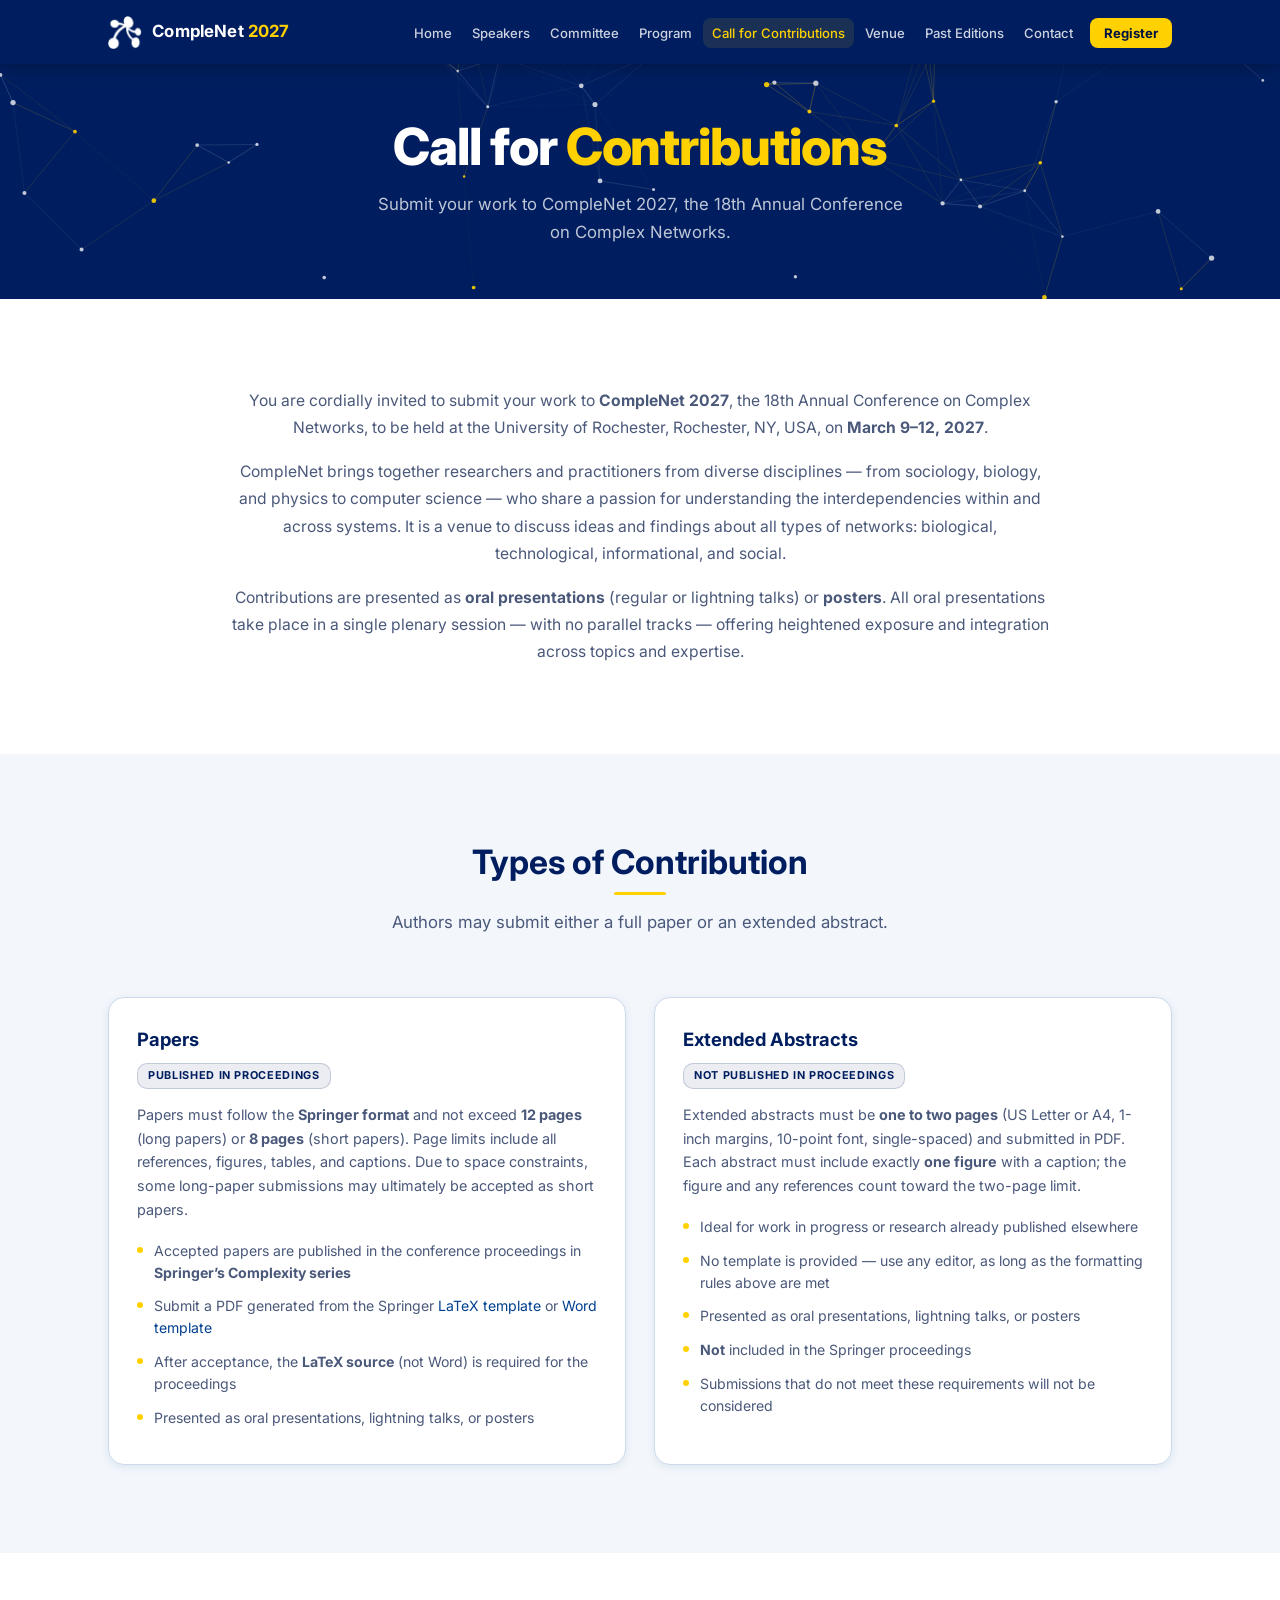
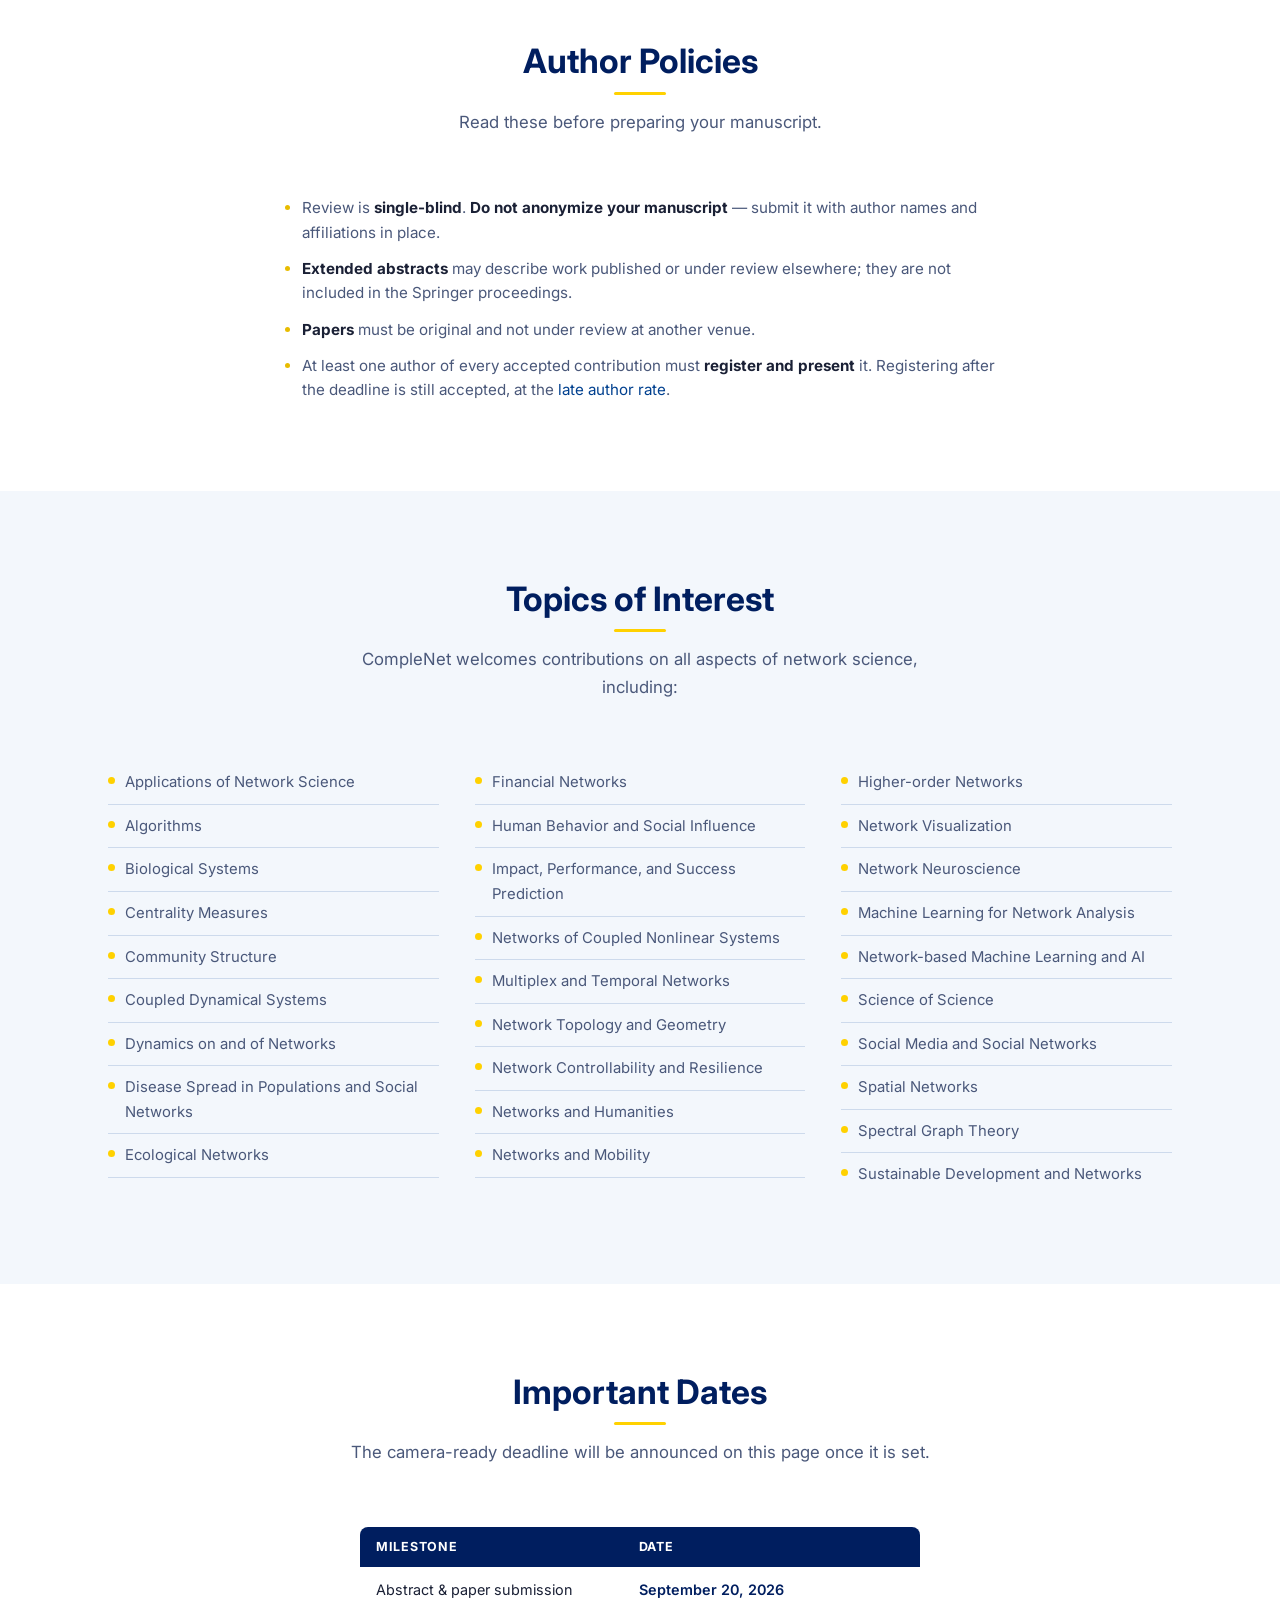
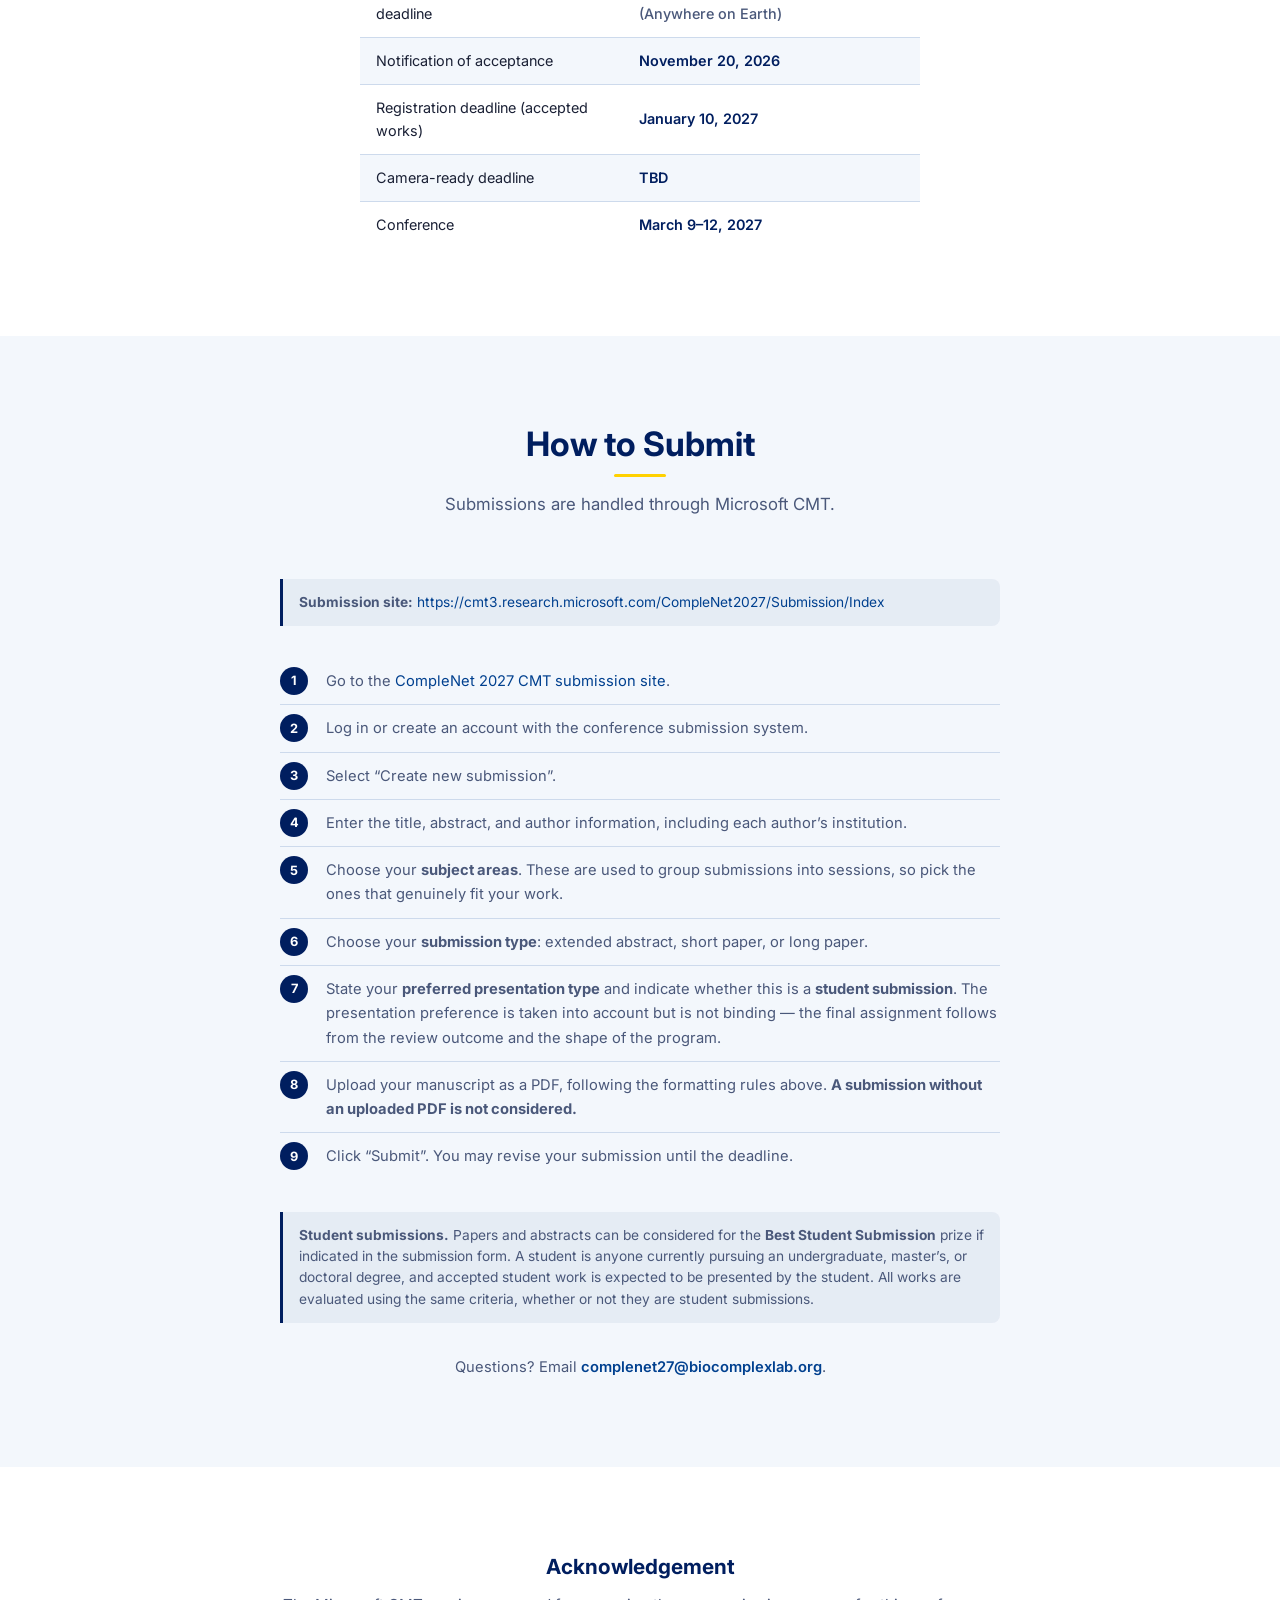
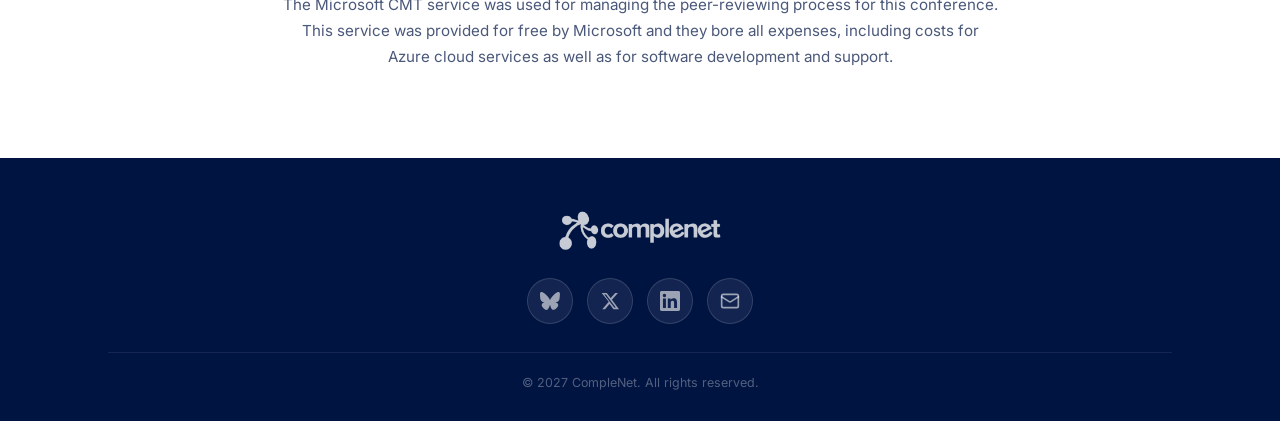
==== cfp.html @ fc6e37f4 "Remove page-title badge, center navbar, tidy LinkedIn label" ====
<!DOCTYPE html>
<html lang="en">
<head>
  <meta charset="UTF-8">
  <meta name="viewport" content="width=device-width, initial-scale=1.0">
  <title>Call for Contributions — CompleNet 2027</title>
  <meta name="description" content="Call for contributions at CompleNet 2027, the 18th International Conference on Complex Networks.">
  <link rel="canonical" href="https://complenet.github.io/cfp.html">

  <!-- Link previews (Bluesky, X, Slack, Mastodon) -->
  <meta property="og:type"        content="website">
  <meta property="og:site_name"   content="CompleNet 2027">
  <meta property="og:locale"      content="en_US">
  <meta property="og:url"         content="https://complenet.github.io/cfp.html">
  <meta property="og:title"       content="Call for Contributions — CompleNet 2027">
  <meta property="og:description" content="Call for contributions at CompleNet 2027, the 18th International Conference on Complex Networks.">
  <meta property="og:image"       content="https://complenet.github.io/Logos/og-card.png">
  <meta property="og:image:width"  content="1200">
  <meta property="og:image:height" content="630">
  <meta property="og:image:alt"   content="CompleNet 2027, the 18th International Conference on Complex Networks, March 9-12, 2027, University of Rochester, Rochester, NY, USA">
  <meta name="twitter:card"        content="summary_large_image">
  <meta name="twitter:site"        content="@CompleNet">
  <meta name="twitter:title"       content="Call for Contributions — CompleNet 2027">
  <meta name="twitter:description" content="Call for contributions at CompleNet 2027, the 18th International Conference on Complex Networks.">
  <meta name="twitter:image"       content="https://complenet.github.io/Logos/og-card.png">
  <meta name="twitter:image:alt"   content="CompleNet 2027, the 18th International Conference on Complex Networks, March 9-12, 2027, University of Rochester, Rochester, NY, USA">

  <link rel="preconnect" href="https://fonts.googleapis.com">
  <link rel="preconnect" href="https://fonts.gstatic.com" crossorigin>
  <link href="https://fonts.googleapis.com/css2?family=Inter:wght@300;400;500;600;700;800&display=swap" rel="stylesheet">
  <link rel="icon" href="favicon.ico" sizes="any">
  <link rel="icon" type="image/png" sizes="32x32" href="favicon-32x32.png">
  <link rel="icon" type="image/png" sizes="16x16" href="favicon-16x16.png">
  <link rel="apple-touch-icon" href="apple-touch-icon.png">
  <link rel="stylesheet" href="style.css">
</head>
<body>

<!-- ═══ NAVBAR ═══ -->
<nav id="navbar">
  <div class="container">
    <div class="nav-inner">
      <a href="index.html" class="nav-brand">
        <img src="Logos/LogoSmall.png" alt="CompleNet logo">
        <span class="nav-brand-text">CompleNet&nbsp;<span class="nav-brand-year">2027</span></span>
      </a>
      <ul class="nav-links" id="navLinks">
        <li><a href="index.html">Home</a></li>
        <li><a href="speakers.html">Speakers</a></li>
        <li><a href="committee.html">Committee</a></li>
        <li><a href="program.html">Program</a></li>
        <li><a href="cfp.html"            class="active">Call for Contributions</a></li>
        <li><a href="venue.html">Venue</a></li>
        <li><a href="past-editions.html">Past Editions</a></li>
        <li><a href="contact.html">Contact</a></li>
        <li><a href="registration.html" class="nav-cta">Register</a></li>
      </ul>
      <button class="nav-toggle" id="navToggle" aria-label="Toggle navigation">
        <span></span><span></span><span></span>
      </button>
    </div>
  </div>
</nav>

<!-- ═══ PAGE HEADER ═══ -->
<header class="page-header">
  <canvas class="page-header-net" aria-hidden="true"></canvas>
  <div class="container">
    <h1>Call for <span>Contributions</span></h1>
    <p>Submit your work to CompleNet 2027, the 18th Annual Conference on Complex Networks.</p>
  </div>
</header>

<!-- ═══ OVERVIEW ═══ -->
<section class="section">
  <div class="container">
    <div class="cfp-lead">
      <p>
        You are cordially invited to submit your work to <strong>CompleNet 2027</strong>, the
        18th Annual Conference on Complex Networks, to be held at the University of Rochester,
        Rochester, NY, USA, on <strong>March 9&ndash;12, 2027</strong>.
      </p>
      <p>
        CompleNet brings together researchers and practitioners from diverse disciplines &mdash;
        from sociology, biology, and physics to computer science &mdash; who share a passion for
        understanding the interdependencies within and across systems. It is a venue to discuss
        ideas and findings about all types of networks: biological, technological, informational,
        and social.
      </p>
      <p>
        Contributions are presented as <strong>oral presentations</strong> (regular or lightning
        talks) or <strong>posters</strong>. All oral presentations take place in a single plenary
        session &mdash; with no parallel tracks &mdash; offering heightened exposure and
        integration across topics and expertise.
      </p>
    </div>
  </div>
</section>

<!-- ═══ TYPES OF CONTRIBUTION ═══ -->
<section class="section section-alt">
  <div class="container">
    <div class="section-header">
      <h2>Types of Contribution</h2>
      <p>Authors may submit either a full paper or an extended abstract.</p>
    </div>
    <div class="contrib-grid">

      <div class="contrib-card">
        <h3>Papers</h3>
        <div class="contrib-tag tag-published">Published in proceedings</div>
        <p>
          Papers must follow the <strong>Springer format</strong> and not exceed
          <strong>12 pages</strong> (long papers) or <strong>8 pages</strong> (short papers).
          Page limits include all references, figures, tables, and captions. Due to space
          constraints, some long-paper submissions may ultimately be accepted as short papers.
        </p>
        <ul>
          <li>Accepted papers are published in the conference proceedings in <strong>Springer&rsquo;s Complexity series</strong></li>
          <li>
            Submit a PDF generated from the Springer
            <a href="Templates/springer-latex-package.zip" download>LaTeX template</a>
            or
            <a href="Templates/springer-word-template.zip" download>Word template</a>
          </li>
          <li>After acceptance, the <strong>LaTeX source</strong> (not Word) is required for the proceedings</li>
          <li>Presented as oral presentations, lightning talks, or posters</li>
        </ul>
      </div>

      <div class="contrib-card">
        <h3>Extended Abstracts</h3>
        <div class="contrib-tag tag-unpublished">Not published in proceedings</div>
        <p>
          Extended abstracts must be <strong>one to two pages</strong> (US Letter or A4, 1-inch
          margins, 10-point font, single-spaced) and submitted in PDF. Each abstract must include
          exactly <strong>one figure</strong> with a caption; the figure and any references count
          toward the two-page limit.
        </p>
        <ul>
          <li>Ideal for work in progress or research already published elsewhere</li>
          <li>No template is provided &mdash; use any editor, as long as the formatting rules above are met</li>
          <li>Presented as oral presentations, lightning talks, or posters</li>
          <li><strong>Not</strong> included in the Springer proceedings</li>
          <li>Submissions that do not meet these requirements will not be considered</li>
        </ul>
      </div>

    </div>
  </div>
</section>

<!-- ═══ AUTHOR POLICIES ═══ -->
<section class="section">
  <div class="container">
    <div class="section-header">
      <h2>Author Policies</h2>
      <p>Read these before preparing your manuscript.</p>
    </div>

    <ul class="policy-list">
      <li>Review is <strong>single-blind</strong>. <strong>Do not anonymize your manuscript</strong> &mdash; submit it with author names and affiliations in place.</li>
      <li><strong>Extended abstracts</strong> may describe work published or under review elsewhere; they are not included in the Springer proceedings.</li>
      <li><strong>Papers</strong> must be original and not under review at another venue.</li>
      <li>At least one author of every accepted contribution must <strong>register and present</strong> it. Registering after the deadline is still accepted, at the <a href="registration.html">late author rate</a>.</li>
    </ul>
  </div>
</section>

<!-- ═══ TOPICS ═══ -->
<section class="section section-alt">
  <div class="container">
    <div class="section-header">
      <h2>Topics of Interest</h2>
      <p>CompleNet welcomes contributions on all aspects of network science, including:</p>
    </div>
    <ul class="topics-list topics-cols">
      <li>Applications of Network Science</li>
      <li>Algorithms</li>
      <li>Biological Systems</li>
      <li>Centrality Measures</li>
      <li>Community Structure</li>
      <li>Coupled Dynamical Systems</li>
      <li>Dynamics on and of Networks</li>
      <li>Disease Spread in Populations and Social Networks</li>
      <li>Ecological Networks</li>
      <li>Financial Networks</li>
      <li>Human Behavior and Social Influence</li>
      <li>Impact, Performance, and Success Prediction</li>
      <li>Networks of Coupled Nonlinear Systems</li>
      <li>Multiplex and Temporal Networks</li>
      <li>Network Topology and Geometry</li>
      <li>Network Controllability and Resilience</li>
      <li>Networks and Humanities</li>
      <li>Networks and Mobility</li>
      <li>Higher-order Networks</li>
      <li>Network Visualization</li>
      <li>Network Neuroscience</li>
      <li>Machine Learning for Network Analysis</li>
      <li>Network-based Machine Learning and AI</li>
      <li>Science of Science</li>
      <li>Social Media and Social Networks</li>
      <li>Spatial Networks</li>
      <li>Spectral Graph Theory</li>
      <li>Sustainable Development and Networks</li>
    </ul>
  </div>
</section>

<!-- ═══ IMPORTANT DATES ═══ -->
<section class="section">
  <div class="container">
    <div class="section-header">
      <h2>Important Dates</h2>
      <p>The camera-ready deadline will be announced on this page once it is set.</p>
    </div>
    <table class="dates-table dates-centered">
      <thead>
        <tr><th>Milestone</th><th>Date</th></tr>
      </thead>
      <tbody>
        <tr><td>Abstract &amp; paper submission deadline</td><td class="date-val">September 20, 2026 <span class="date-aoe">(Anywhere on Earth)</span></td></tr>
        <tr><td>Notification of acceptance</td>             <td class="date-val">November 20, 2026</td></tr>
        <tr><td>Registration deadline (accepted works)</td> <td class="date-val">January 10, 2027</td></tr>
        <tr><td>Camera-ready deadline</td>                  <td class="date-val">TBD</td></tr>
        <tr><td>Conference</td>                             <td class="date-val">March 9&ndash;12, 2027</td></tr>
      </tbody>
    </table>
  </div>
</section>

<!-- ═══ HOW TO SUBMIT ═══ -->
<section class="section section-alt">
  <div class="container">
    <div class="section-header">
      <h2>How to Submit</h2>
      <p>Submissions are handled through Microsoft CMT.</p>
    </div>

    <div class="cfp-note" style="max-width:720px;margin:0 auto 32px">
      <strong>Submission site:</strong>
      <a href="https://cmt3.research.microsoft.com/CompleNet2027/Submission/Index" target="_blank" rel="noopener noreferrer">https://cmt3.research.microsoft.com/CompleNet2027/Submission/Index</a>
    </div>

    <ol class="submit-steps">
      <li>Go to the <a href="https://cmt3.research.microsoft.com/CompleNet2027/Submission/Index" target="_blank" rel="noopener noreferrer">CompleNet 2027 CMT submission site</a>.</li>
      <li>Log in or create an account with the conference submission system.</li>
      <li>Select &ldquo;Create new submission&rdquo;.</li>
      <li>Enter the title, abstract, and author information, including each author&rsquo;s institution.</li>
      <li>
        Choose your <strong>subject areas</strong>. These are used to group submissions into
        sessions, so pick the ones that genuinely fit your work.
      </li>
      <li>
        Choose your <strong>submission type</strong>: extended abstract, short paper, or long
        paper.
      </li>
      <li>
        State your <strong>preferred presentation type</strong> and indicate whether this is a
        <strong>student submission</strong>. The presentation preference is taken into account
        but is not binding &mdash; the final assignment follows from the review outcome and the
        shape of the program.
      </li>
      <li>
        Upload your manuscript as a PDF, following the formatting rules above. <strong>A
        submission without an uploaded PDF is not considered.</strong>
      </li>
      <li>Click &ldquo;Submit&rdquo;. You may revise your submission until the deadline.</li>
    </ol>

    <div class="cfp-note" style="max-width:720px;margin:32px auto 0">
      <strong>Student submissions.</strong> Papers and abstracts can be considered for the
      <strong>Best Student Submission</strong> prize if indicated in the submission form. A
      student is anyone currently pursuing an undergraduate, master&rsquo;s, or doctoral degree,
      and accepted student work is expected to be presented by the student. All works are
      evaluated using the same criteria, whether or not they are student submissions.
    </div>

    <p class="cfp-contact">
      Questions? Email <a href="mailto:complenet27@biocomplexlab.org">complenet27@biocomplexlab.org</a>.
    </p>
  </div>
</section>

<!-- ═══ ACKNOWLEDGEMENT ═══ -->
<section class="section">
  <div class="container">
    <div class="cfp-acknowledgement">
      <h2>Acknowledgement</h2>
      <p>
        The Microsoft CMT service was used for managing the peer-reviewing process for
        this conference. This service was provided for free by Microsoft and they bore
        all expenses, including costs for Azure cloud services as well as for software
        development and support.
      </p>
    </div>
  </div>
</section>

<!-- ═══ FOOTER ═══ -->
<footer>
  <div class="container">
    <div class="footer-simple">
      <img src="Logos/CompleNet.png" alt="CompleNet" class="footer-main-logo">
      <div class="footer-social">
        <a href="https://bsky.app/profile/complenet.bsky.social"
           target="_blank" rel="noopener" class="social-link" title="Bluesky">
          <svg viewBox="0 0 24 24" fill="currentColor" aria-hidden="true">
            <path d="M12 10.8c-1.087-2.114-4.046-6.053-6.798-7.995C2.566.944 1.561 1.266.902 1.565.139 1.908 0 3.08 0 3.768c0 .69.378 5.65.624 6.479.815 2.736 3.713 3.66 6.383 3.364.136-.02.275-.039.415-.056-.138.022-.276.04-.415.056-3.912.58-7.387 2.005-2.83 7.078 5.013 5.19 6.87-1.113 7.823-4.308.953 3.195 2.05 9.271 7.733 4.308 4.552-5.072 1.07-6.496-2.842-7.078a8.741 8.741 0 0 1-.415-.056c.14.017.279.036.415.056 2.67.297 5.568-.628 6.383-3.364.246-.828.624-5.79.624-6.478 0-.69-.139-1.861-.902-2.206-.659-.298-1.664-.62-4.3 1.24C16.046 4.748 13.087 8.687 12 10.8Z"/>
          </svg>
        </a>
        <a href="https://x.com/CompleNet"
           target="_blank" rel="noopener" class="social-link" title="X (Twitter)">
          <svg viewBox="0 0 24 24" fill="currentColor" aria-hidden="true">
            <path d="M18.244 2.25h3.308l-7.227 8.26 8.502 11.24H16.17l-4.714-6.231-5.401 6.231H2.741l7.732-8.855L1.999 2.25H8.08l4.713 6.231zm-1.161 17.52h1.833L7.084 4.126H5.117z"/>
          </svg>
        </a>
        <a href="https://www.linkedin.com/company/136134955/"
           target="_blank" rel="noopener" class="social-link" title="LinkedIn">
          <svg viewBox="0 0 24 24" fill="currentColor" aria-hidden="true">
            <path d="M20.447 20.452h-3.554v-5.569c0-1.328-.027-3.037-1.852-3.037-1.853 0-2.136 1.445-2.136 2.939v5.667H9.351V9h3.414v1.561h.046c.477-.9 1.637-1.85 3.37-1.85 3.601 0 4.267 2.37 4.267 5.455v6.286zM5.337 7.433a2.062 2.062 0 1 1 0-4.125 2.062 2.062 0 0 1 0 4.125zM7.119 20.452H3.552V9h3.567v11.452zM22.225 0H1.771C.792 0 0 .774 0 1.729v20.542C0 23.227.792 24 1.771 24h20.451C23.2 24 24 23.227 24 22.271V1.729C24 .774 23.2 0 22.222 0h.003z"/>
          </svg>
        </a>
        <a href="mailto:complenet27@biocomplexlab.org"
           class="social-link" title="Email the organizers">
          <svg viewBox="0 0 24 24" fill="none" stroke="currentColor" stroke-width="2"
               stroke-linecap="round" stroke-linejoin="round" aria-hidden="true">
            <rect x="2" y="4" width="20" height="16" rx="2"/>
            <path d="m22 7-8.97 5.7a1.94 1.94 0 0 1-2.06 0L2 7"/>
          </svg>
        </a>
      </div>
      <div class="footer-bottom">
        <span>&copy; 2027 CompleNet. All rights reserved.</span>
      </div>
    </div>
  </div>
</footer>

<script>
  const toggle   = document.getElementById('navToggle');
  const navLinks = document.getElementById('navLinks');
  toggle.addEventListener('click', () => navLinks.classList.toggle('open'));
  navLinks.querySelectorAll('a').forEach(a =>
    a.addEventListener('click', () => navLinks.classList.remove('open'))
  );
</script>
  <script src="header-network.js"></script>
</body>
</html>
---- style.css ----
/* ═══════════════════════════════════════════════
   CompleNet 2027 — Shared Stylesheet
   University of Rochester color palette
   ═══════════════════════════════════════════════ */

/* ─── Reset & Variables ─── */
*, *::before, *::after { box-sizing: border-box; margin: 0; padding: 0; }

:root {
  --blue:       #001E5F;   /* UR navy (matches logo) */
  --blue-dark:  #001442;
  --blue-mid:   #00408F;
  --blue-light: #1A5FB8;
  --gold:       #FFD100;   /* UR Gold */
  --gold-dark:  #E8BC00;
  --gold-pale:  rgba(255, 209, 0, 0.12);
  --white:      #ffffff;
  --off-white:  #F3F7FC;
  --gray-light: #EAF0F8;
  --gray:       #8899BB;
  --text:       #1A2035;
  --text-mid:   #4A587A;
  --border:     #CDDAEC;
  --radius:     8px;
  --radius-lg:  16px;
  --shadow-sm:  0 2px 8px  rgba(0, 59, 113, 0.10);
  --shadow-md:  0 6px 24px rgba(0, 59, 113, 0.15);
  --shadow-lg:  0 12px 48px rgba(0, 59, 113, 0.20);
  --trans:      0.2s ease;
  --nav-h:      64px;
}

html { scroll-behavior: smooth; }

body {
  font-family: 'Inter', -apple-system, BlinkMacSystemFont, 'Segoe UI', sans-serif;
  color: var(--text);
  line-height: 1.65;
  background: var(--white);
}

h1, h2, h3, h4 { line-height: 1.2; font-weight: 700; }
a { color: var(--blue-mid); text-decoration: none; transition: color var(--trans); }
a:hover { color: var(--gold-dark); }
img { display: block; max-width: 100%; }

/* ─── Layout ─── */
.container  { max-width: 1120px; margin: 0 auto; padding: 0 28px; }
.section    { padding: 88px 0; }
.section-alt { background: var(--off-white); }

/* Visually hidden (for screen readers / SEO — e.g. the hero h1) */
.sr-only {
  position: absolute;
  width: 1px; height: 1px;
  padding: 0; margin: -1px;
  overflow: hidden;
  clip: rect(0, 0, 0, 0);
  white-space: nowrap;
  border: 0;
}

/* ─── Section Header ─── */
.section-header { text-align: center; margin-bottom: 60px; }
.section-header h2 {
  font-size: clamp(1.6rem, 3vw, 2.1rem);
  color: var(--blue);
  margin-bottom: 14px;
  display: inline-block;
  position: relative;
}
.section-header h2::after {
  content: '';
  display: block;
  width: 52px;
  height: 3px;
  background: var(--gold);
  border-radius: 2px;
  margin: 10px auto 0;
}
.section-header p {
  color: var(--text-mid);
  max-width: 580px;
  margin: 0 auto;
  font-size: 1.05rem;
}

/* ═══════════════════════════════════════════════
   NAVBAR
   ═══════════════════════════════════════════════ */
#navbar {
  position: fixed;
  top: 0; left: 0; right: 0;
  z-index: 999;
  height: var(--nav-h);
  background: var(--blue);
  box-shadow: 0 2px 16px rgba(0, 0, 0, 0.30);
}
/* fill the bar's height so nav content centers vertically within it */
#navbar .container { height: 100%; }
.nav-inner {
  height: 100%;
  display: flex;
  align-items: center;
  justify-content: space-between;
}
.nav-brand {
  display: flex;
  align-items: center;
  gap: 10px;
  text-decoration: none;
  flex-shrink: 0;
}
.nav-brand img {
  height: 34px;
  filter: brightness(0) invert(1);
}
.nav-brand-text {
  color: var(--white);
  font-weight: 700;
  font-size: 1.05rem;
  letter-spacing: 0.01em;
}
.nav-brand-year { color: var(--gold); }

.nav-links {
  display: flex;
  gap: 2px;
  list-style: none;
  align-items: center;
}
.nav-links a {
  color: rgba(255, 255, 255, 0.80);
  font-size: 0.82rem;
  font-weight: 500;
  padding: 7px 9px;
  border-radius: var(--radius);
  text-decoration: none;
  transition: all var(--trans);
  white-space: nowrap;
}
.nav-links a:hover,
.nav-links a.active { color: var(--gold); }
.nav-links a.active { background: rgba(255, 209, 0, 0.10); }

.nav-links .nav-cta {
  background: var(--gold);
  color: var(--blue-dark) !important;
  font-weight: 700 !important;
  padding: 7px 14px !important;
  margin-left: 6px;
}
.nav-links .nav-cta:hover,
.nav-links .nav-cta.active {
  background: var(--gold-dark);
  color: var(--blue-dark) !important;
}

/* Hamburger */
.nav-toggle {
  display: none;
  flex-direction: column;
  gap: 5px;
  cursor: pointer;
  background: none;
  border: none;
  padding: 4px;
}
.nav-toggle span {
  display: block;
  width: 22px;
  height: 2px;
  background: var(--white);
  border-radius: 2px;
  transition: all 0.3s;
}

/* ═══════════════════════════════════════════════
   PAGE HEADER  (inner pages — replaces full hero)
   ═══════════════════════════════════════════════ */
.page-header {
  background: var(--blue);
  padding: calc(var(--nav-h) + 52px) 0 52px;
  text-align: center;
  position: relative;
  overflow: hidden;
}
/* animated network canvas behind the page title (see header-network.js) */
.page-header-net {
  position: absolute;
  inset: 0;
  width: 100%;
  height: 100%;
  z-index: 0;
  pointer-events: none;
}
.page-header .container { position: relative; z-index: 1; }
.page-header-badge {
  display: inline-block;
  background: var(--gold);
  color: var(--blue-dark);
  font-size: 0.70rem;
  font-weight: 700;
  letter-spacing: 0.14em;
  text-transform: uppercase;
  padding: 5px 14px;
  border-radius: 20px;
  margin-bottom: 18px;
}
.page-header h1 {
  font-size: clamp(2rem, 5vw, 3.2rem);
  color: var(--white);
  font-weight: 800;
  letter-spacing: -0.02em;
  margin-bottom: 14px;
}
.page-header h1 span { color: var(--gold); }
.page-header p {
  color: rgba(255, 255, 255, 0.75);
  font-size: 1.05rem;
  max-width: 540px;
  margin: 0 auto;
}

/* ═══════════════════════════════════════════════
   HERO  (index.html only)
   ═══════════════════════════════════════════════ */
#hero {
  min-height: 100vh;
  background: var(--blue);
  position: relative;
  display: flex;
  align-items: center;
  padding-top: var(--nav-h);
  overflow: hidden;
}
.hero-bg {
  position: absolute;
  inset: 0;
  /* UR River Campus aerial, tinted with a navy brand overlay:
     darker at left (behind the title) for legibility, lighter at right. */
  background-image:
    linear-gradient(100deg,
      rgba(0, 20, 66, 0.93) 0%,
      rgba(0, 20, 66, 0.78) 45%,
      rgba(0, 26, 82, 0.55) 100%),
    url('backgroundimages/2008-10-09_Aerial_Photography_713.jpeg');
  background-size: cover;
  background-position: center;
}
.hero-bg::after {
  content: '';
  position: absolute;
  inset: 0;
  /* soft top shade under the navbar + fade to solid navy at the bottom */
  background: linear-gradient(to bottom,
    rgba(0, 20, 66, 0.35) 0%,
    transparent 26%,
    transparent 62%,
    var(--blue) 100%);
}
.hero-content {
  position: relative;
  z-index: 2;
  padding: 80px 0 96px;
  max-width: 720px;
}
.hero-logos {
  display: flex;
  align-items: center;
  gap: 20px;
  margin-bottom: 40px;
  flex-wrap: wrap;
}
.hero-logos img {
  height: 42px;
  filter: brightness(0) invert(1);
  object-fit: contain;
}
.hero-logos .sep {
  width: 1px;
  height: 40px;
  background: rgba(255, 255, 255, 0.25);
}
.hero-badge {
  display: inline-flex;
  align-items: center;
  gap: 8px;
  background: var(--gold);
  color: var(--blue-dark);
  font-weight: 700;
  font-size: 0.72rem;
  letter-spacing: 0.14em;
  text-transform: uppercase;
  padding: 6px 16px;
  border-radius: 20px;
  margin-bottom: 22px;
}
.hero-title {
  font-size: clamp(2.8rem, 8vw, 5.2rem);
  color: var(--white);
  font-weight: 800;
  line-height: 1.05;
  letter-spacing: -0.025em;
  margin-bottom: 18px;
}
.hero-title span { color: var(--gold); }
.hero-subtitle {
  font-size: clamp(1rem, 2.5vw, 1.3rem);
  color: rgba(255, 255, 255, 0.80);
  margin-bottom: 36px;
  max-width: 560px;
}
.hero-meta {
  display: flex;
  flex-wrap: wrap;
  gap: 16px;
  margin-bottom: 48px;
}
.hero-meta-item {
  display: flex;
  align-items: center;
  gap: 10px;
  color: rgba(255, 255, 255, 0.90);
  font-size: 0.98rem;
  font-weight: 500;
}
.hero-meta-icon {
  width: 34px;
  height: 34px;
  border-radius: 50%;
  background: rgba(255, 209, 0, 0.14);
  border: 1px solid rgba(255, 209, 0, 0.35);
  display: flex;
  align-items: center;
  justify-content: center;
  font-size: 0.9rem;
  flex-shrink: 0;
}
.hero-meta-icon img {
  width: 16px;
  height: 16px;
  object-fit: contain;
  filter: brightness(0) invert(1);
}
.hero-actions { display: flex; gap: 14px; flex-wrap: wrap; }

/* ─── Buttons ─── */
.btn {
  display: inline-flex;
  align-items: center;
  gap: 8px;
  padding: 13px 26px;
  border-radius: var(--radius);
  font-weight: 600;
  font-size: 0.92rem;
  font-family: inherit;
  text-decoration: none;
  transition: all var(--trans);
  cursor: pointer;
  border: none;
}
.btn-primary { background: var(--gold); color: var(--blue-dark); }
.btn-primary:hover {
  background: var(--gold-dark);
  color: var(--blue-dark);
  transform: translateY(-2px);
  box-shadow: var(--shadow-md);
}
.btn-outline {
  background: transparent;
  color: var(--white);
  border: 2px solid rgba(255, 255, 255, 0.40);
}
.btn-outline:hover {
  border-color: var(--gold);
  color: var(--gold);
  transform: translateY(-2px);
}

/* ═══════════════════════════════════════════════
   ABOUT  (index.html)
   ═══════════════════════════════════════════════ */
.about-grid {
  display: grid;
  grid-template-columns: 1.1fr 0.9fr;
  gap: 72px;
  align-items: center;
}
.about-text h2 {
  font-size: clamp(1.5rem, 3vw, 2rem);
  color: var(--blue);
  margin-bottom: 18px;
}
.about-text p { color: var(--text-mid); margin-bottom: 16px; font-size: 1.02rem; }
.about-stats {
  display: grid;
  grid-template-columns: 1fr 1fr;
  gap: 16px;
}
.stat-card {
  background: var(--blue);
  border-radius: var(--radius-lg);
  padding: 28px 20px;
  text-align: center;
}
.stat-number {
  font-size: 2.2rem;
  font-weight: 800;
  color: var(--gold);
  line-height: 1;
  margin-bottom: 8px;
}
.stat-number sup { font-size: 0.45em; vertical-align: super; }
.stat-label {
  font-size: 0.80rem;
  color: rgba(255, 255, 255, 0.70);
  font-weight: 500;
  letter-spacing: 0.02em;
}

/* ═══════════════════════════════════════════════
   SPEAKERS
   ═══════════════════════════════════════════════ */
.speakers-grid {
  display: grid;
  grid-template-columns: repeat(auto-fit, minmax(220px, 1fr));
  gap: 24px;
}
.speaker-card {
  background: var(--white);
  border: 1px solid var(--border);
  border-radius: var(--radius-lg);
  padding: 36px 24px 28px;
  text-align: center;
  transition: all var(--trans);
  box-shadow: var(--shadow-sm);
}
.speaker-card:hover {
  transform: translateY(-4px);
  box-shadow: var(--shadow-md);
  border-color: var(--gold);
}
.speaker-avatar {
  width: 92px;
  height: 92px;
  border-radius: 50%;
  background: var(--gray-light);
  margin: 0 auto 20px;
  display: flex;
  align-items: center;
  justify-content: center;
  border: 3px solid var(--border);
}
.speaker-avatar svg { width: 44px; height: 44px; color: var(--gray); }

/* Keynote speakers page: larger headshots than the compact committee avatars */
.speakers-grid .speaker-avatar {
  width: 140px;
  height: 140px;
  margin-bottom: 24px;
}
.speakers-grid .speaker-avatar svg { width: 64px; height: 64px; }

.tba-badge {
  display: inline-block;
  background: var(--gold-pale);
  border: 1px solid rgba(255, 209, 0, 0.45);
  color: #7A6500;
  font-size: 0.68rem;
  font-weight: 700;
  letter-spacing: 0.12em;
  text-transform: uppercase;
  padding: 3px 10px;
  border-radius: 10px;
  margin-bottom: 10px;
}
.speaker-name {
  font-size: 1rem;
  font-weight: 700;
  color: var(--blue);
  margin-bottom: 4px;
}
.speaker-affiliation { font-size: 0.83rem; color: var(--text-mid); margin-bottom: 14px; }
.speaker-topic {
  display: inline-block;
  background: var(--off-white);
  border: 1px solid var(--border);
  border-radius: var(--radius);
  padding: 5px 12px;
  font-size: 0.78rem;
  color: var(--text-mid);
  line-height: 1.4;
}

/* Keynote card socials */
.speaker-socials {
  display: flex;
  justify-content: center;
  align-items: center;
  gap: 10px;
  margin-top: 12px;
  flex-wrap: wrap;
}
.speaker-socials a {
  display: inline-flex;
  align-items: center;
  justify-content: center;
  width: 30px;
  height: 30px;
  border-radius: 999px;
  color: var(--text-mid);
  background: rgba(0, 0, 0, 0.04);
  transition: color 0.15s ease, background 0.15s ease, transform 0.15s ease;
}
.speaker-socials a:hover {
  color: var(--blue);
  background: rgba(0, 51, 160, 0.08);
  transform: translateY(-1px);
}
.speaker-socials svg {
  width: 15px;
  height: 15px;
  display: block;
}

/* Keynote rollout flag: set data-revealed="true" on a card in speakers.html
   to publish it, "false" to hold it back. Plain HTML attribute, no JS —
   works identically for browsers, crawlers, and link-preview bots. */
.speaker-card[data-revealed="false"] {
  display: none;
}


/* ═══════════════════════════════════════════════
   PLACEHOLDER  (program, registration)
   ═══════════════════════════════════════════════ */
.placeholder-box {
  background: var(--off-white);
  border: 2px dashed var(--border);
  border-radius: var(--radius-lg);
  padding: 72px 40px;
  text-align: center;
}
.placeholder-icon { font-size: 2.8rem; margin-bottom: 18px; opacity: 0.45; display: flex; justify-content: center; align-items: center; }
.placeholder-icon img { width: 48px; height: 48px; object-fit: contain; filter: brightness(0); opacity: 0.35; }
.placeholder-box h3 { color: var(--blue); font-size: 1.35rem; margin-bottom: 12px; }
.placeholder-box p  { color: var(--text-mid); max-width: 500px; margin: 0 auto; font-size: 0.95rem; }

/* ═══════════════════════════════════════════════
   CALL FOR CONTRIBUTIONS
   ═══════════════════════════════════════════════ */
.topics-list { list-style: none; }
.topics-list li {
  display: flex;
  align-items: flex-start;
  gap: 10px;
  padding: 9px 0;
  border-bottom: 1px solid var(--border);
  font-size: 0.93rem;
  color: var(--text-mid);
}
.topics-list li:last-child { border-bottom: none; }
.topics-list li::before {
  content: '';
  display: block;
  min-width: 7px;
  height: 7px;
  background: var(--gold);
  border-radius: 50%;
  margin-top: 7px;
  flex-shrink: 0;
}

.dates-table { width: 100%; border-collapse: collapse; margin-bottom: 28px; font-size: 0.90rem; }
.dates-table th {
  background: var(--blue);
  color: var(--white);
  padding: 10px 16px;
  text-align: left;
  font-size: 0.78rem;
  letter-spacing: 0.06em;
  text-transform: uppercase;
}
.dates-table th:first-child { border-radius: var(--radius) 0 0 0; }
.dates-table th:last-child  { border-radius: 0 var(--radius) 0 0; }
.dates-table td { padding: 11px 16px; border-bottom: 1px solid var(--border); }
.dates-table tr:last-child td { border-bottom: none; }
.dates-table tr:nth-child(even) td { background: var(--off-white); }
.date-val { color: var(--blue); font-weight: 600; }
.date-aoe { color: var(--text-mid); font-weight: 500; white-space: nowrap; }

.key-dates-actions { display: flex; justify-content: center; margin-top: 8px; }

.cfp-note {
  background: rgba(0, 59, 113, 0.06);
  border-left: 3px solid var(--blue);
  border-radius: 0 var(--radius) var(--radius) 0;
  padding: 13px 16px;
  font-size: 0.86rem;
  color: var(--text-mid);
  line-height: 1.55;
}

/* ═══════════════════════════════════════════════
   REGISTRATION
   ═══════════════════════════════════════════════ */

/* Fee table — five categories by role in the programme, two rates each */
.fees-table {
  width: 100%;
  max-width: 720px;
  margin: 0 auto;
  border-collapse: collapse;
  font-size: 0.92rem;
}
.fees-table th {
  background: var(--blue);
  color: var(--white);
  padding: 12px 18px;
  text-align: left;
  font-size: 0.78rem;
  letter-spacing: 0.06em;
  text-transform: uppercase;
  vertical-align: top;
}
.fees-table th:first-child { border-radius: var(--radius) 0 0 0; }
.fees-table th:last-child  { border-radius: 0 var(--radius) 0 0; }
.fees-table th:not(:first-child),
.fees-table td:not(:first-child) { text-align: right; white-space: nowrap; }
.fees-when {
  display: block;
  font-weight: 500;
  font-size: 0.70rem;
  letter-spacing: 0.02em;
  text-transform: none;
  color: rgba(255, 255, 255, 0.72);
  margin-top: 3px;
}
.fees-table td {
  padding: 13px 18px;
  border-bottom: 1px solid var(--border);
  color: var(--text-mid);
}
.fees-table tr:last-child td { border-bottom: none; }
.fees-table tr:nth-child(even) td { background: var(--off-white); }
.fees-val  { color: var(--blue); font-weight: 700; font-size: 1.02rem; }
.fees-late { color: var(--text-mid); font-weight: 600; }

/* ═══════════════════════════════════════════════
   VENUE
   ═══════════════════════════════════════════════ */
.venue-grid {
  display: grid;
  grid-template-columns: 1fr 1fr;
  gap: 56px;
  align-items: center;
}
.venue-info h3 { font-size: 1.4rem; color: var(--blue); margin-bottom: 14px; }
.venue-info p  { color: var(--text-mid); margin-bottom: 18px; font-size: 0.97rem; }
.venue-address {
  background: var(--off-white);
  border-radius: var(--radius);
  border-left: 3px solid var(--gold);
  padding: 14px 18px;
  font-size: 0.88rem;
  color: var(--text-mid);
  margin-bottom: 20px;
  line-height: 1.7;
}
.venue-logo-row { display: flex; align-items: center; gap: 16px; margin-top: 20px; }
.venue-logo-row img { height: 48px; object-fit: contain; }
.venue-img-wrap { border-radius: var(--radius-lg); overflow: hidden; box-shadow: var(--shadow-lg); }
.venue-img-wrap img { width: 100%; height: 360px; object-fit: cover; }

/* ═══════════════════════════════════════════════
   PAST EDITIONS
   ═══════════════════════════════════════════════ */
.editions-intro {
  background: var(--blue);
  border-radius: var(--radius-lg);
  padding: 20px 28px;
  display: flex;
  align-items: center;
  gap: 20px;
  margin-bottom: 36px;
  flex-wrap: wrap;
}
.editions-intro-stat { text-align: center; flex: 1; min-width: 90px; }
.editions-intro-stat .n { font-size: 2rem; font-weight: 800; color: var(--gold); line-height: 1; }
.editions-intro-stat .l { font-size: 0.72rem; color: rgba(255, 255, 255, 0.62); font-weight: 500; text-transform: uppercase; letter-spacing: 0.06em; margin-top: 4px; }
.editions-intro-divider { width: 1px; height: 48px; background: rgba(255, 255, 255, 0.15); }

.editions-grid {
  display: grid;
  grid-template-columns: repeat(auto-fill, minmax(320px, 1fr));
  gap: 12px;
}
.edition-card {
  background: var(--white);
  border: 1px solid var(--border);
  border-radius: var(--radius);
  padding: 14px 18px;
  display: flex;
  align-items: center;
  gap: 14px;
  color: inherit;
  text-decoration: none;
  transition: all var(--trans);
}
a.edition-card:hover {
  border-color: var(--gold);
  box-shadow: var(--shadow-sm);
  transform: translateX(3px);
}
.edition-year { font-size: 1.15rem; font-weight: 800; color: var(--blue); min-width: 48px; }
.edition-bar  { width: 2px; height: 36px; background: var(--gold); border-radius: 1px; flex-shrink: 0; }
.edition-info { flex: 1; }
.edition-place { font-weight: 600; color: var(--text); font-size: 0.92rem; }
.edition-inst    { font-size: 0.78rem; color: var(--text-mid); margin-top: 1px; }
.edition-country { font-size: 0.74rem; color: var(--blue); font-weight: 600; margin-top: 2px; letter-spacing: 0.01em; }
.edition-num     { font-size: 0.72rem; color: var(--gray); font-weight: 500; margin-top: 2px; }
.edition-arrow { color: var(--gray); font-size: 0.9rem; flex-shrink: 0; }
a.edition-card:hover .edition-arrow { color: var(--gold-dark); }

/* Edition badges — "Canceled" and "Archived" share the same shape */
.edition-tag {
  display: inline-block;
  font-size: 0.65rem;
  font-weight: 700;
  letter-spacing: 0.08em;
  text-transform: uppercase;
  padding: 1px 6px;
  border-radius: 4px;
  margin-left: 6px;
  vertical-align: middle;
  background: var(--gray-light);
  border: 1px solid var(--border);
  color: var(--text-mid);
}

/* Cancelled edition variant */
.edition-cancelled .edition-year  { color: var(--gray); }
.edition-cancelled .edition-bar   { background: var(--border); }
.edition-cancelled .edition-place { color: var(--gray); }
.edition-cancelled .edition-tag {
  display: inline-block;
  background: #FFF3F3;
  border: 1px solid #FFCCCC;
  color: #CC4444;
  font-size: 0.65rem;
  font-weight: 700;
  letter-spacing: 0.08em;
  text-transform: uppercase;
  padding: 1px 6px;
  border-radius: 4px;
  margin-left: 6px;
  vertical-align: middle;
}

/* ═══════════════════════════════════════════════
   FOOTER
   ═══════════════════════════════════════════════ */
footer {
  background: var(--blue-dark);
  color: rgba(255, 255, 255, 0.68);
  padding: 52px 0 28px;
}

/* Centered, minimal layout */
.footer-simple {
  display: flex;
  flex-direction: column;
  align-items: center;
  gap: 28px;
  text-align: center;
}

.footer-main-logo {
  height: 40px;
  filter: brightness(0) invert(1);
  opacity: 0.78;
  transition: opacity var(--trans);
}
.footer-main-logo:hover { opacity: 1; }

/* Social icon row */
.footer-social {
  display: flex;
  align-items: center;
  gap: 14px;
}
.social-link {
  display: flex;
  align-items: center;
  justify-content: center;
  width: 46px;
  height: 46px;
  border-radius: 50%;
  background: rgba(255, 255, 255, 0.07);
  border: 1px solid rgba(255, 255, 255, 0.14);
  color: rgba(255, 255, 255, 0.58);
  text-decoration: none;
  transition: all var(--trans);
  cursor: pointer;
}
.social-link:hover {
  color: var(--gold);
  border-color: rgba(255, 209, 0, 0.55);
  background: rgba(255, 209, 0, 0.10);
  transform: translateY(-2px);
  box-shadow: 0 4px 12px rgba(255, 209, 0, 0.15);
}
.social-link svg { width: 20px; height: 20px; flex-shrink: 0; }

.footer-bottom {
  border-top: 1px solid rgba(255, 255, 255, 0.08);
  padding-top: 20px;
  width: 100%;
  display: flex;
  justify-content: center;
  align-items: center;
  gap: 6px;
  font-size: 0.78rem;
  color: rgba(255, 255, 255, 0.32);
  flex-wrap: wrap;
}
.footer-bottom .sep { opacity: 0.4; }

/* ═══════════════════════════════════════════════
   RESPONSIVE
   ═══════════════════════════════════════════════ */
@media (max-width: 960px) {
  .about-grid,
  .venue-grid { grid-template-columns: 1fr; gap: 36px; }
}

@media (max-width: 768px) {
  .section { padding: 56px 0; }
  .section-header { margin-bottom: 40px; }

  /* ── Navbar ── */
  .nav-links {
    display: none;
    flex-direction: column;
    position: absolute;
    top: var(--nav-h);
    left: 0; right: 0;
    background: var(--blue-dark);
    padding: 12px 16px 20px;
    gap: 2px;
    box-shadow: 0 8px 24px rgba(0, 0, 0, 0.3);
  }
  .nav-links.open { display: flex; }
  .nav-links a { display: block; padding: 11px 14px; border-radius: var(--radius); }
  .nav-links .nav-cta { margin-left: 0; margin-top: 8px; text-align: center; }
  .nav-toggle { display: flex; }

  /* ── Page header ── */
  .page-header { padding: calc(var(--nav-h) + 32px) 0 36px; }
  .page-header h1 { font-size: clamp(1.8rem, 6vw, 2.8rem); }

  /* ── Hero ── */
  .hero-content { padding: 48px 0 64px; }
  .hero-actions { flex-direction: column; align-items: flex-start; }
  .hero-actions .btn { width: 100%; justify-content: center; }
  .hero-meta { gap: 12px; }

  /* ── About stats ── */
  .about-stats { grid-template-columns: 1fr 1fr; }

  /* ── Venue ── */
  .venue-img-wrap iframe { min-height: 280px !important; }

  /* ── Past editions ── */
  .editions-grid { grid-template-columns: 1fr; }
  .editions-intro-divider { display: none; }

  /* ── Program glance table ── */
  .glance-scroll { overflow-x: auto; -webkit-overflow-scrolling: touch; }
  .glance-table  { min-width: 660px; }

  /* ── Registration fee table ── */
  .fees-scroll { overflow-x: auto; -webkit-overflow-scrolling: touch; }
  .fees-table  { min-width: 460px; }

  /* ── Placeholders ── */
  .placeholder-box { padding: 48px 24px; }
}

@media (max-width: 480px) {
  .container { padding: 0 18px; }
  .section { padding: 48px 0; }
  .section-header { margin-bottom: 32px; }

  /* ── Hero ── */
  .hero-content { padding: 36px 0 52px; }
  .hero-actions { align-items: stretch; }

  /* ── About stats ── */
  .stat-number { font-size: 1.8rem; }

  /* ── Registration ── */
  .reg-grid { grid-template-columns: 1fr; }

  /* ── Editions intro ── */
  .editions-intro { padding: 16px 18px; }
  .editions-intro-stat .n { font-size: 1.6rem; }

  /* ── Placeholders ── */
  .placeholder-box { padding: 36px 18px; }

  /* ── Past editions cards ── */
  .editions-grid { gap: 8px; }
}

/* ═══════════════════════════════════════════════
   PAGE COMPONENTS
   (consolidated from former per-page <style> blocks)
   ═══════════════════════════════════════════════ */

/* ── Home: hero logo-as-title ── */
.hero-title-area { margin-bottom: 22px; }
.hero-complenet-logo {
  filter: brightness(0) invert(1);   /* white */
  height: clamp(90px, 15vw, 150px);
  display: block;
  margin-bottom: 12px;
}
.hero-year {
  font-size: clamp(3.5rem, 10vw, 6rem);
  font-weight: 800;
  color: var(--gold);                /* UR gold */
  letter-spacing: -0.03em;
  line-height: 1;
}

/* ── Home: institution sections ── */
.inst-grid {
  display: flex;
  align-items: center;
  justify-content: center;
  gap: 64px;
  flex-wrap: wrap;
}
.inst-card { display: flex; align-items: center; justify-content: center; }
.inst-card img { max-height: 72px; max-width: 280px; object-fit: contain; }
#host-institution .inst-card img { max-height: 94px; max-width: 360px; }

/* ── Committee: organizing committee hierarchy ── */
.committee-row {
  display: flex;
  flex-wrap: wrap;
  justify-content: center;
  gap: 24px;
  margin-bottom: 24px;
}
.committee-row:last-child { margin-bottom: 0; }
.committee-row .speaker-card { width: 244px; flex: 0 0 auto; }

/* Photo avatars (black & white, cropped to face) */
.speaker-avatar img.avatar-photo {
  width: 100%;
  height: 100%;
  object-fit: cover;
  object-position: center 22%;
  border-radius: 50%;
  filter: grayscale(100%);
}

/* Navy role badge for organizing committee cards */
.role-badge {
  display: inline-block;
  background: rgba(0, 30, 95, 0.07);
  border: 1px solid rgba(0, 30, 95, 0.18);
  color: var(--blue);
  font-size: 0.68rem;
  font-weight: 700;
  letter-spacing: 0.10em;
  text-transform: uppercase;
  padding: 3px 10px;
  border-radius: 10px;
  margin-bottom: 10px;
}

/* Committee: name/affiliation/country list (no photos) */
.pc-list {
  display: grid;
  grid-template-columns: repeat(auto-fill, minmax(300px, 1fr));
  gap: 0 40px;
  margin-top: 8px;
}
.pc-member {
  display: flex;
  flex-direction: column;
  padding: 14px 4px;
  border-bottom: 1px solid var(--border);
}
.pc-name { font-size: 0.95rem; font-weight: 600; color: var(--blue); display: flex; align-items: center; gap: 8px; }
.pc-affil { font-size: 0.83rem; color: var(--text-mid); margin-top: 2px; }
.pc-country { font-size: 0.78rem; color: var(--gray); font-weight: 500; margin-top: 1px; }
.pc-year {
  font-size: 0.68rem;
  font-weight: 700;
  color: var(--blue);
  background: var(--gold-pale);
  border: 1px solid rgba(255, 209, 0, 0.45);
  border-radius: 9px;
  padding: 1px 7px;
  letter-spacing: 0.03em;
}

/* ── Program: session-type cards ── */
.program-overview {
  display: grid;
  grid-template-columns: repeat(auto-fit, minmax(200px, 1fr));
  gap: 20px;
  margin-top: 48px;
}
.program-type-card {
  background: var(--white);
  border: 1px solid var(--border);
  border-radius: var(--radius-lg);
  padding: 28px 20px;
  text-align: center;
  box-shadow: var(--shadow-sm);
}
.program-type-icon { font-size: 2rem; margin-bottom: 12px; display: flex; justify-content: center; align-items: center; }
.program-type-icon img { width: 36px; height: 36px; object-fit: contain; filter: brightness(0) invert(10%) sepia(95%) saturate(3000%) hue-rotate(208deg) brightness(70%); }
.program-type-card h3 { font-size: 1rem; color: var(--blue); margin-bottom: 6px; }
.program-type-card p  { font-size: 0.82rem; color: var(--text-mid); }

/* Program at a Glance */
.glance-table {
  width: 100%;
  border-collapse: collapse;
  margin-top: 32px;
  font-size: 0.88rem;
}
.glance-table th {
  background: var(--blue);
  color: var(--white);
  padding: 12px 16px;
  text-align: left;
  font-weight: 600;
  font-size: 0.82rem;
  text-transform: uppercase;
  letter-spacing: 0.04em;
}
.glance-table th:first-child { border-radius: var(--radius) 0 0 var(--radius); }
.glance-table th:last-child  { border-radius: 0 var(--radius) var(--radius) 0; }
.glance-table td {
  padding: 11px 16px;
  border-bottom: 1px solid var(--border);
  color: var(--text-mid);
  vertical-align: top;
}
.glance-table tr:last-child td { border-bottom: none; }
.glance-table tr:hover td { background: var(--off-white); }
.glance-time { font-weight: 600; color: var(--blue); white-space: nowrap; min-width: 110px; }
.glance-tag {
  display: inline-block;
  padding: 2px 9px;
  border-radius: 99px;
  font-size: 0.72rem;
  font-weight: 600;
  letter-spacing: 0.03em;
}
.glance-date {
  display: block;
  font-weight: 500;
  font-size: 0.70rem;
  letter-spacing: 0.02em;
  text-transform: none;
  color: rgba(255, 255, 255, 0.72);
  margin-top: 2px;
}
.tag-keynote { background: rgba(255,209,0,0.30); color: #6b5000; }
.tag-talk   { background: rgba(0,59,113,0.10); color: var(--blue); }
.tag-light  { background: rgba(255,209,0,0.22); color: #7a5c00; }
.tag-poster { background: rgba(0,150,100,0.12); color: #006644; }
.tag-social { background: rgba(180,0,180,0.10); color: #6b006b; }
.tag-break  { background: var(--off-white); color: var(--gray); }

/* ── Registration: info cards ── */
.reg-info-grid {
  display: grid;
  grid-template-columns: repeat(auto-fit, minmax(240px, 1fr));
  gap: 20px;
  margin-top: 48px;
}
.reg-info-card {
  background: var(--off-white);
  border: 1px solid var(--border);
  border-radius: var(--radius-lg);
  padding: 28px 24px;
}
.reg-info-card h3 { font-size: 1rem; color: var(--blue); margin-bottom: 10px; }
.reg-info-card p  { font-size: 0.88rem; color: var(--text-mid); line-height: 1.6; }

/* ── Venue: highlights & about ── */
.venue-highlights {
  display: grid;
  grid-template-columns: repeat(auto-fit, minmax(220px, 1fr));
  gap: 20px;
  margin-top: 56px;
}
.highlight-card {
  background: var(--white);
  border: 1px solid var(--border);
  border-radius: var(--radius-lg);
  padding: 28px 20px;
  text-align: center;
  box-shadow: var(--shadow-sm);
}
.highlight-icon { font-size: 2rem; margin-bottom: 12px; display: flex; justify-content: center; align-items: center; }
.highlight-icon img { width: 36px; height: 36px; object-fit: contain; filter: brightness(0) invert(10%) sepia(95%) saturate(3000%) hue-rotate(208deg) brightness(70%); }
.highlight-card h3 { font-size: 1rem; color: var(--blue); margin-bottom: 6px; }
.highlight-card p  { font-size: 0.82rem; color: var(--text-mid); }

.about-ur { display: grid; grid-template-columns: 1fr 1fr; gap: 56px; align-items: start; }
.about-ur-text h3 { font-size: 1.3rem; color: var(--blue); margin-bottom: 14px; }
.about-ur-text p  { font-size: 0.97rem; color: var(--text-mid); margin-bottom: 14px; }
.about-ur-facts { list-style: none; }
.about-ur-facts li {
  display: flex; align-items: flex-start; gap: 10px;
  padding: 8px 0; border-bottom: 1px solid var(--border);
  font-size: 0.90rem; color: var(--text-mid);
}
.about-ur-facts li:last-child { border-bottom: none; }
.about-ur-facts li::before {
  content: ''; display: block; min-width: 7px; height: 7px;
  background: var(--gold); border-radius: 50%; margin-top: 6px; flex-shrink: 0;
}

/* ── Call for Contributions: lead, topics, contribution cards, steps ── */
.cfp-lead { max-width: 820px; margin: 0 auto; text-align: center; }
.cfp-lead p { font-size: 0.98rem; color: var(--text-mid); line-height: 1.75; margin-bottom: 16px; }
.cfp-lead p:last-child { margin-bottom: 0; }

.topics-cols { column-count: 3; column-gap: 36px; }
.topics-cols li { break-inside: avoid; }

.contrib-grid { display: grid; grid-template-columns: 1fr 1fr; gap: 28px; }
.contrib-card {
  background: var(--white);
  border: 1px solid var(--border);
  border-radius: var(--radius-lg);
  padding: 30px 28px;
  box-shadow: var(--shadow-sm);
}
.contrib-card h3 { color: var(--blue); font-size: 1.15rem; margin-bottom: 10px; }
.contrib-tag {
  display: inline-block; font-size: 0.68rem; font-weight: 700;
  letter-spacing: 0.06em; text-transform: uppercase;
  padding: 3px 10px; border-radius: 10px; margin-bottom: 14px;
}
.tag-published,
.tag-unpublished { background: rgba(0,30,95,0.08); color: var(--blue); border: 1px solid rgba(0,30,95,0.18); }
.contrib-card p { font-size: 0.9rem; color: var(--text-mid); line-height: 1.65; margin-bottom: 12px; }
.contrib-card ul { list-style: none; }
.contrib-card li { font-size: 0.88rem; color: var(--text-mid); padding: 6px 0 6px 17px; position: relative; line-height: 1.55; }
.contrib-card li::before { content: ''; position: absolute; left: 0; top: 13px; width: 6px; height: 6px; background: var(--gold); border-radius: 50%; }

.submit-steps { counter-reset: step; list-style: none; max-width: 720px; margin: 0 auto; }
.submit-steps li {
  position: relative; padding: 11px 0 11px 46px;
  font-size: 0.92rem; color: var(--text-mid);
  border-bottom: 1px solid var(--border);
}
.submit-steps li:last-child { border-bottom: none; }
.submit-steps li::before {
  counter-increment: step; content: counter(step);
  position: absolute; left: 0; top: 9px;
  width: 28px; height: 28px; background: var(--blue); color: #fff;
  border-radius: 50%; display: flex; align-items: center; justify-content: center;
  font-size: 0.8rem; font-weight: 700;
}

.dates-table.dates-centered { max-width: 560px; margin: 0 auto; }
.placeholder-box + .dates-table.dates-centered { margin-top: 40px; }
.cfp-contact { text-align: center; margin-top: 32px; font-size: 0.92rem; color: var(--text-mid); }
.cfp-contact a { font-weight: 600; }

/* ═══ CONTACT ═══ */
.contact-card { max-width: 640px; margin: 0 auto; text-align: center; }
.contact-email {
  display: inline-block;
  font-size: 1.35rem;
  font-weight: 700;
  color: var(--blue);
  background: var(--off-white);
  border: 1px solid var(--border);
  border-left: 3px solid var(--gold);
  border-radius: var(--radius);
  padding: 16px 28px;
  margin-bottom: 8px;
  word-break: break-all;
}
.contact-email:hover { color: var(--gold-dark); }
.contact-topics { margin-top: 48px; }
.contact-social { display: flex; justify-content: center; gap: 48px; flex-wrap: wrap; align-items: flex-start; }
.contact-social-item {
  display: flex;
  flex-direction: column;
  align-items: center;
  gap: 16px;
  text-decoration: none;
}
.contact-social-item svg {
  width: 56px;
  height: 56px;
  color: var(--blue);
  transition: color var(--trans), transform var(--trans);
}
.contact-social-item:hover svg { color: var(--gold-dark); transform: translateY(-3px); }
/* handle styled to match .contact-email */
.contact-handle {
  display: inline-block;
  font-size: 1.05rem;
  font-weight: 700;
  color: var(--blue);
  background: var(--off-white);
  border: 1px solid var(--border);
  border-left: 3px solid var(--gold);
  border-radius: var(--radius);
  padding: 12px 22px;
  transition: color var(--trans);
}
.contact-social-item:hover .contact-handle { color: var(--gold-dark); }
.cfp-acknowledgement {
  max-width: 720px;
  margin: 0 auto;
  text-align: center;
}
.cfp-acknowledgement h2 {
  color: var(--blue);
  font-size: 1.3rem;
  margin-bottom: 12px;
}
.cfp-acknowledgement p {
  color: var(--text-mid);
  font-size: 0.95rem;
  line-height: 1.7;
}

/* ── Page-component responsive overrides ── */
@media (max-width: 768px) {
  .contrib-grid { grid-template-columns: 1fr; }
  .about-ur { grid-template-columns: 1fr; }
}
@media (max-width: 760px) { .topics-cols { column-count: 2; } }
@media (max-width: 480px) { .topics-cols { column-count: 1; } }

/* Author policies — short bullets, no prose blocks */
.policy-list {
  max-width: 720px;
  margin: 0 auto;
  padding-left: 22px;
  display: flex;
  flex-direction: column;
  gap: 12px;
  color: var(--text-mid);
  font-size: 0.95rem;
  line-height: 1.6;
}
.policy-list li::marker { color: var(--gold-dark); }
.policy-list strong { color: var(--text); }
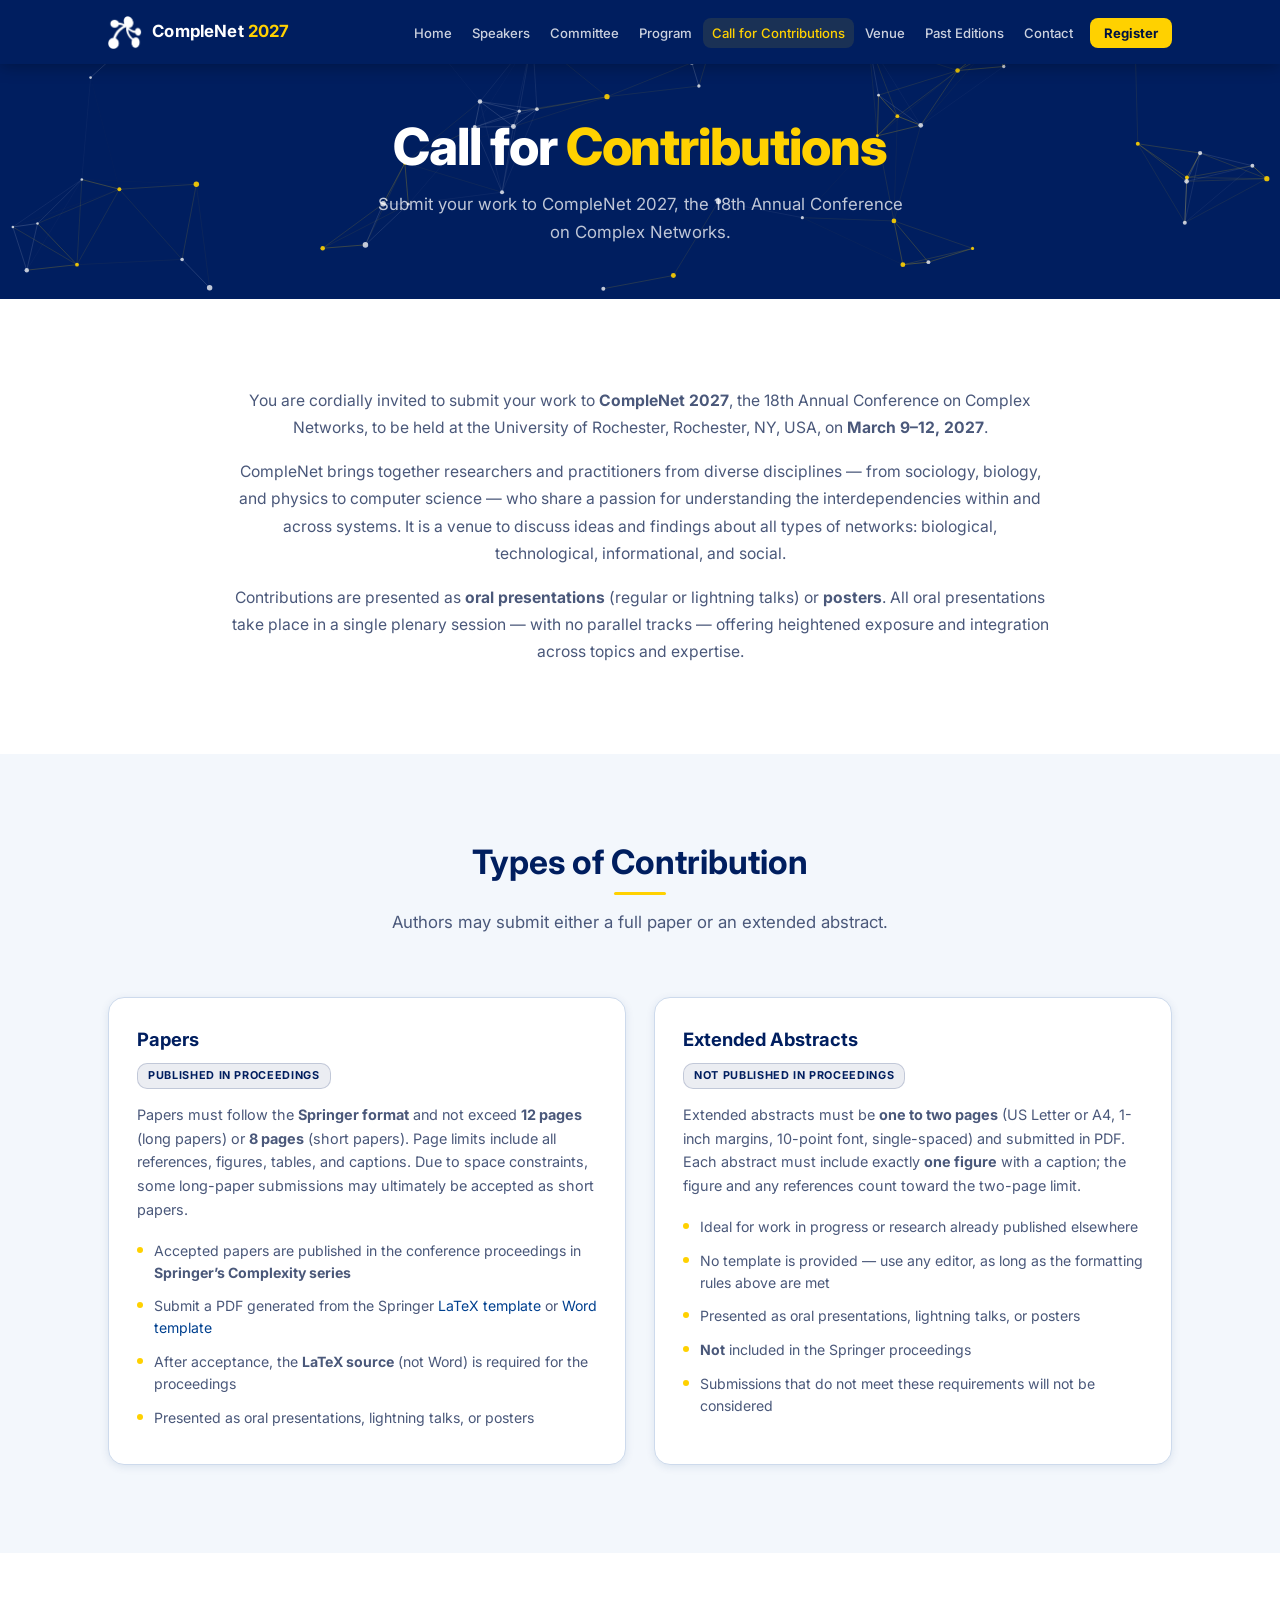
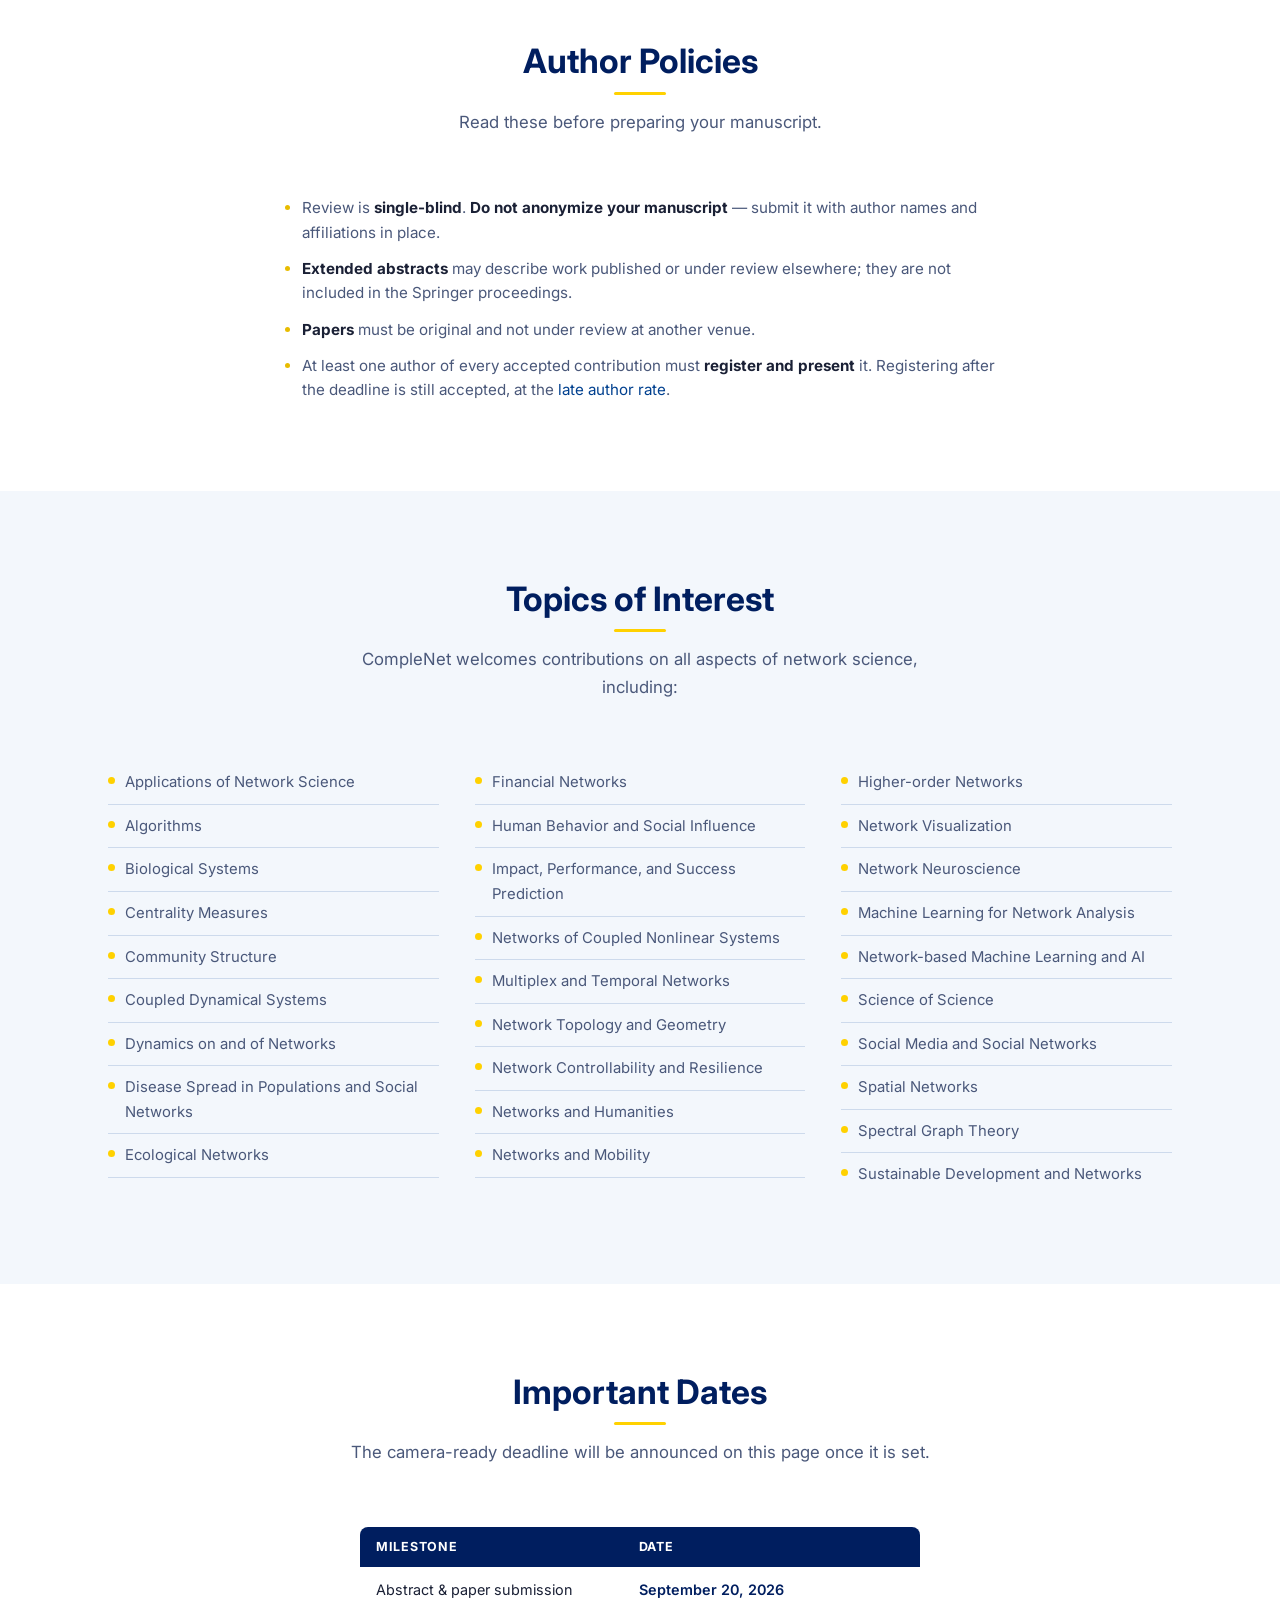
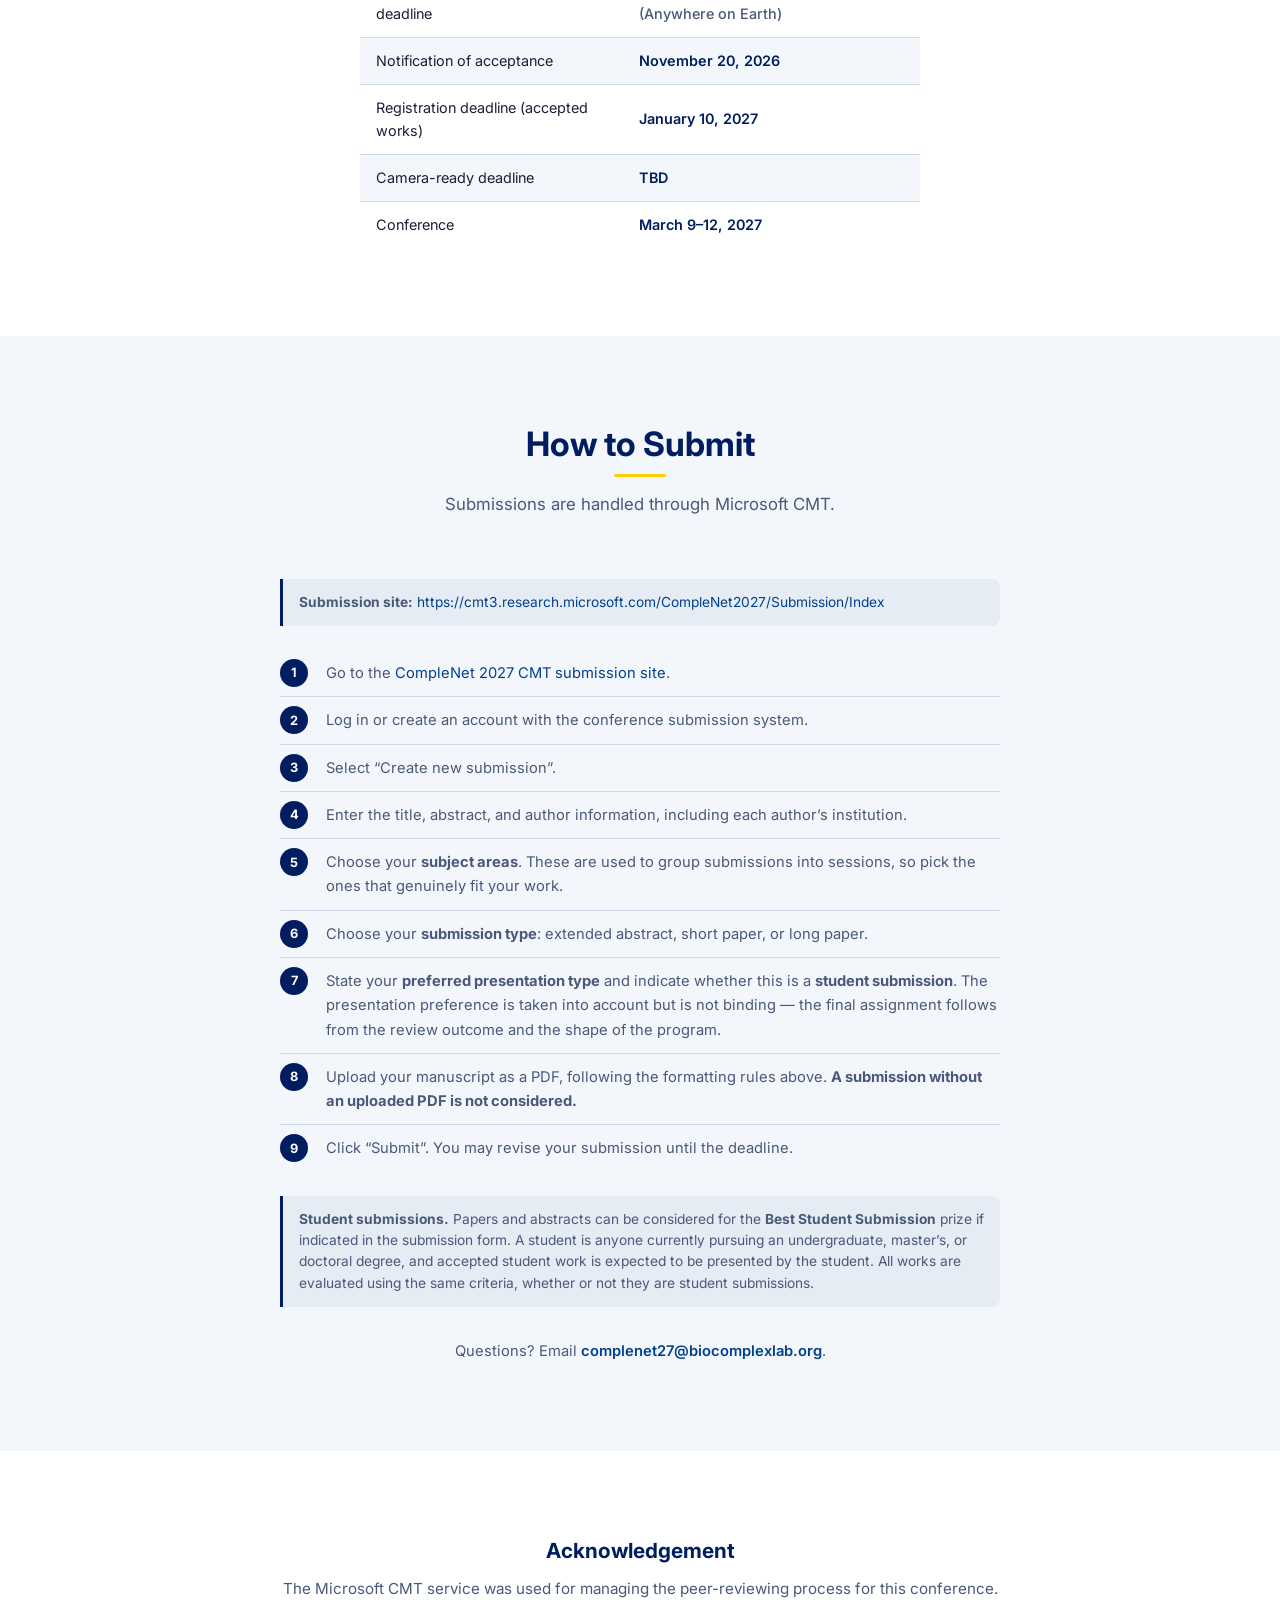
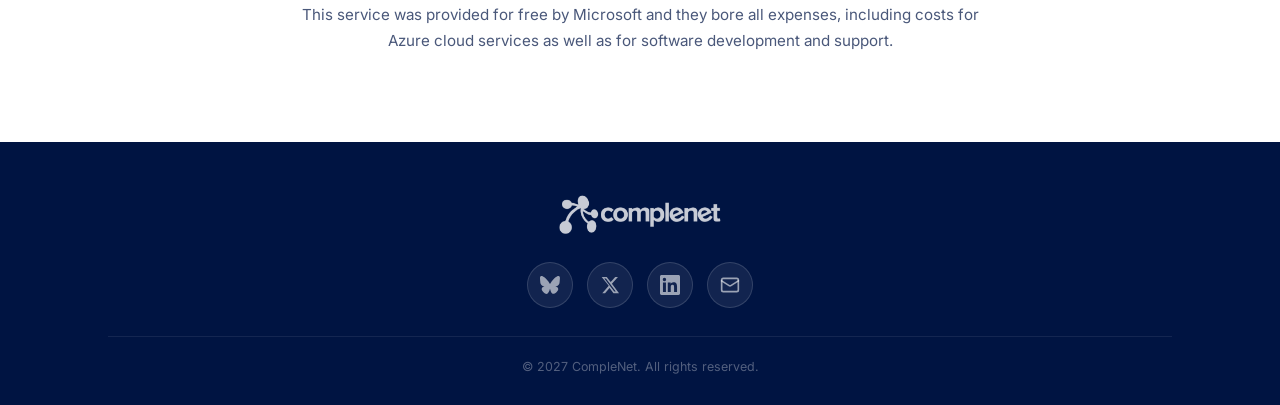
==== commit 40201fde: "Refactor: remove dead CSS, fix contact favicon, consolidate note styles" ====
--- a/cfp.html
+++ b/cfp.html
@@ -237,7 +237,7 @@
       <p>Submissions are handled through Microsoft CMT.</p>
     </div>
 
-    <div class="cfp-note" style="max-width:720px;margin:0 auto 32px">
+    <div class="cfp-note">
       <strong>Submission site:</strong>
       <a href="https://cmt3.research.microsoft.com/CompleNet2027/Submission/Index" target="_blank" rel="noopener noreferrer">https://cmt3.research.microsoft.com/CompleNet2027/Submission/Index</a>
     </div>
@@ -268,7 +268,7 @@
       <li>Click &ldquo;Submit&rdquo;. You may revise your submission until the deadline.</li>
     </ol>
 
-    <div class="cfp-note" style="max-width:720px;margin:32px auto 0">
+    <div class="cfp-note">
       <strong>Student submissions.</strong> Papers and abstracts can be considered for the
       <strong>Best Student Submission</strong> prize if indicated in the submission form. A
       student is anyone currently pursuing an undergraduate, master&rsquo;s, or doctoral degree,
--- a/style.css
+++ b/style.css
@@ -195,18 +195,6 @@
   pointer-events: none;
 }
 .page-header .container { position: relative; z-index: 1; }
-.page-header-badge {
-  display: inline-block;
-  background: var(--gold);
-  color: var(--blue-dark);
-  font-size: 0.70rem;
-  font-weight: 700;
-  letter-spacing: 0.14em;
-  text-transform: uppercase;
-  padding: 5px 14px;
-  border-radius: 20px;
-  margin-bottom: 18px;
-}
 .page-header h1 {
   font-size: clamp(2rem, 5vw, 3.2rem);
   color: var(--white);
@@ -265,23 +253,6 @@
   padding: 80px 0 96px;
   max-width: 720px;
 }
-.hero-logos {
-  display: flex;
-  align-items: center;
-  gap: 20px;
-  margin-bottom: 40px;
-  flex-wrap: wrap;
-}
-.hero-logos img {
-  height: 42px;
-  filter: brightness(0) invert(1);
-  object-fit: contain;
-}
-.hero-logos .sep {
-  width: 1px;
-  height: 40px;
-  background: rgba(255, 255, 255, 0.25);
-}
 .hero-badge {
   display: inline-flex;
   align-items: center;
@@ -296,15 +267,6 @@
   border-radius: 20px;
   margin-bottom: 22px;
 }
-.hero-title {
-  font-size: clamp(2.8rem, 8vw, 5.2rem);
-  color: var(--white);
-  font-weight: 800;
-  line-height: 1.05;
-  letter-spacing: -0.025em;
-  margin-bottom: 18px;
-}
-.hero-title span { color: var(--gold); }
 .hero-subtitle {
   font-size: clamp(1rem, 2.5vw, 1.3rem);
   color: rgba(255, 255, 255, 0.80);
@@ -502,7 +464,7 @@
   margin-top: 12px;
   flex-wrap: wrap;
 }
-.speaker-socials a {
+.speaker-social {
   display: inline-flex;
   align-items: center;
   justify-content: center;
@@ -513,12 +475,12 @@
   background: rgba(0, 0, 0, 0.04);
   transition: color 0.15s ease, background 0.15s ease, transform 0.15s ease;
 }
-.speaker-socials a:hover {
+.speaker-social:hover {
   color: var(--blue);
   background: rgba(0, 51, 160, 0.08);
   transform: translateY(-1px);
 }
-.speaker-socials svg {
+.speaker-social svg {
   width: 15px;
   height: 15px;
   display: block;
@@ -593,6 +555,8 @@
 .key-dates-actions { display: flex; justify-content: center; margin-top: 8px; }
 
 .cfp-note {
+  max-width: 720px;
+  margin: 24px auto;
   background: rgba(0, 59, 113, 0.06);
   border-left: 3px solid var(--blue);
   border-radius: 0 var(--radius) var(--radius) 0;
@@ -825,7 +789,6 @@
   color: rgba(255, 255, 255, 0.32);
   flex-wrap: wrap;
 }
-.footer-bottom .sep { opacity: 0.4; }
 
 /* ═══════════════════════════════════════════════
    RESPONSIVE
@@ -900,9 +863,6 @@
   /* ── About stats ── */
   .stat-number { font-size: 1.8rem; }
 
-  /* ── Registration ── */
-  .reg-grid { grid-template-columns: 1fr; }
-
   /* ── Editions intro ── */
   .editions-intro { padding: 16px 18px; }
   .editions-intro-stat .n { font-size: 1.6rem; }
@@ -1090,10 +1050,11 @@
   margin-top: 48px;
 }
 .reg-info-card {
-  background: var(--off-white);
+  background: var(--white);
   border: 1px solid var(--border);
   border-radius: var(--radius-lg);
   padding: 28px 24px;
+  box-shadow: var(--shadow-sm);
 }
 .reg-info-card h3 { font-size: 1rem; color: var(--blue); margin-bottom: 10px; }
 .reg-info-card p  { font-size: 0.88rem; color: var(--text-mid); line-height: 1.6; }
@@ -1186,16 +1147,18 @@
 .contact-card { max-width: 640px; margin: 0 auto; text-align: center; }
 .contact-email {
   display: inline-block;
-  font-size: 1.35rem;
+  max-width: 100%;
+  box-sizing: border-box;
+  font-size: clamp(1rem, 4.2vw, 1.35rem);
   font-weight: 700;
   color: var(--blue);
   background: var(--off-white);
   border: 1px solid var(--border);
   border-left: 3px solid var(--gold);
   border-radius: var(--radius);
-  padding: 16px 28px;
+  padding: 16px 22px;
   margin-bottom: 8px;
-  word-break: break-all;
+  overflow-wrap: anywhere;
 }
 .contact-email:hover { color: var(--gold-dark); }
 .contact-topics { margin-top: 48px; }
@@ -1210,6 +1173,7 @@
 .contact-social-item svg {
   width: 56px;
   height: 56px;
+  flex-shrink: 0;
   color: var(--blue);
   transition: color var(--trans), transform var(--trans);
 }
@@ -1217,17 +1181,21 @@
 /* handle styled to match .contact-email */
 .contact-handle {
   display: inline-block;
-  font-size: 1.05rem;
+  max-width: 100%;
+  box-sizing: border-box;
+  font-size: clamp(0.9rem, 3.6vw, 1.05rem);
   font-weight: 700;
   color: var(--blue);
   background: var(--off-white);
   border: 1px solid var(--border);
   border-left: 3px solid var(--gold);
   border-radius: var(--radius);
-  padding: 12px 22px;
+  padding: 12px 18px;
+  overflow-wrap: anywhere;
   transition: color var(--trans);
 }
-.contact-social-item:hover .contact-handle { color: var(--gold-dark); }
+.contact-social-item:hover .contact-handle,
+.contact-social-item:hover .contact-email { color: var(--gold-dark); }
 .cfp-acknowledgement {
   max-width: 720px;
   margin: 0 auto;
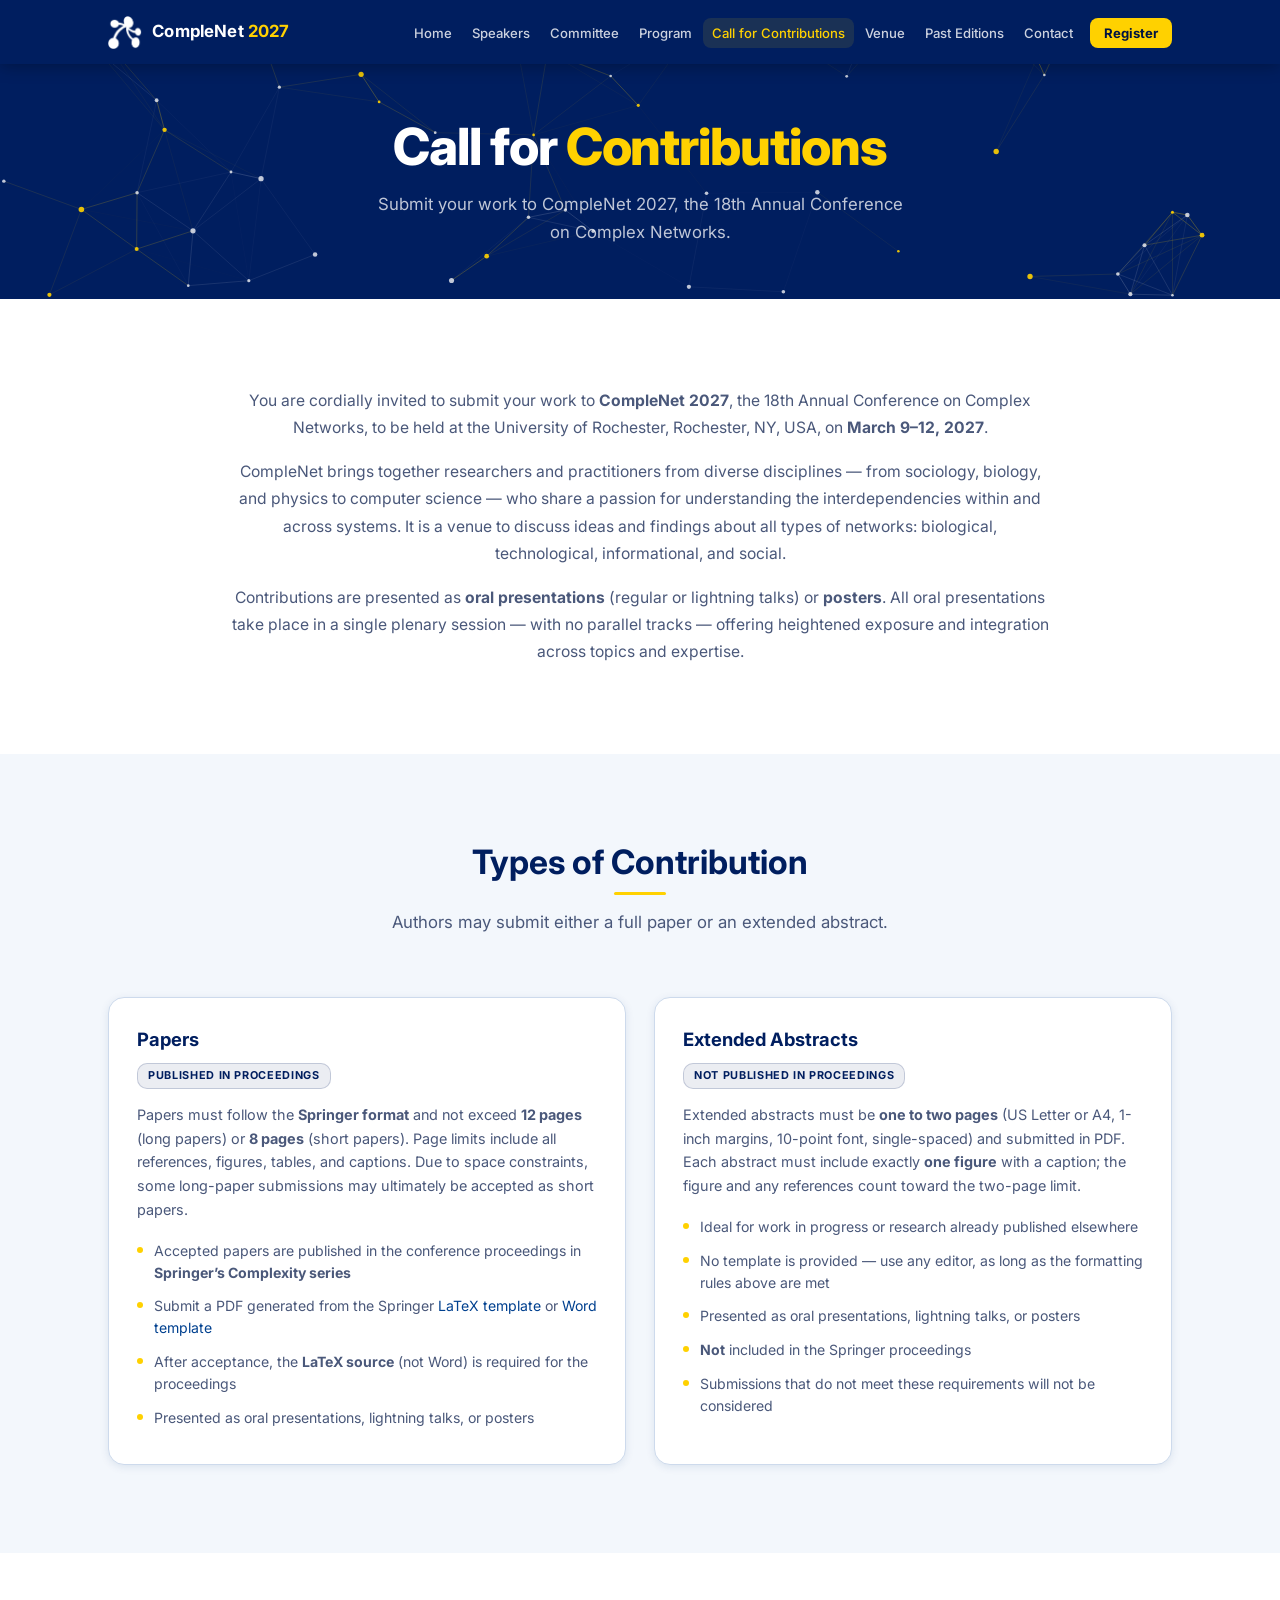
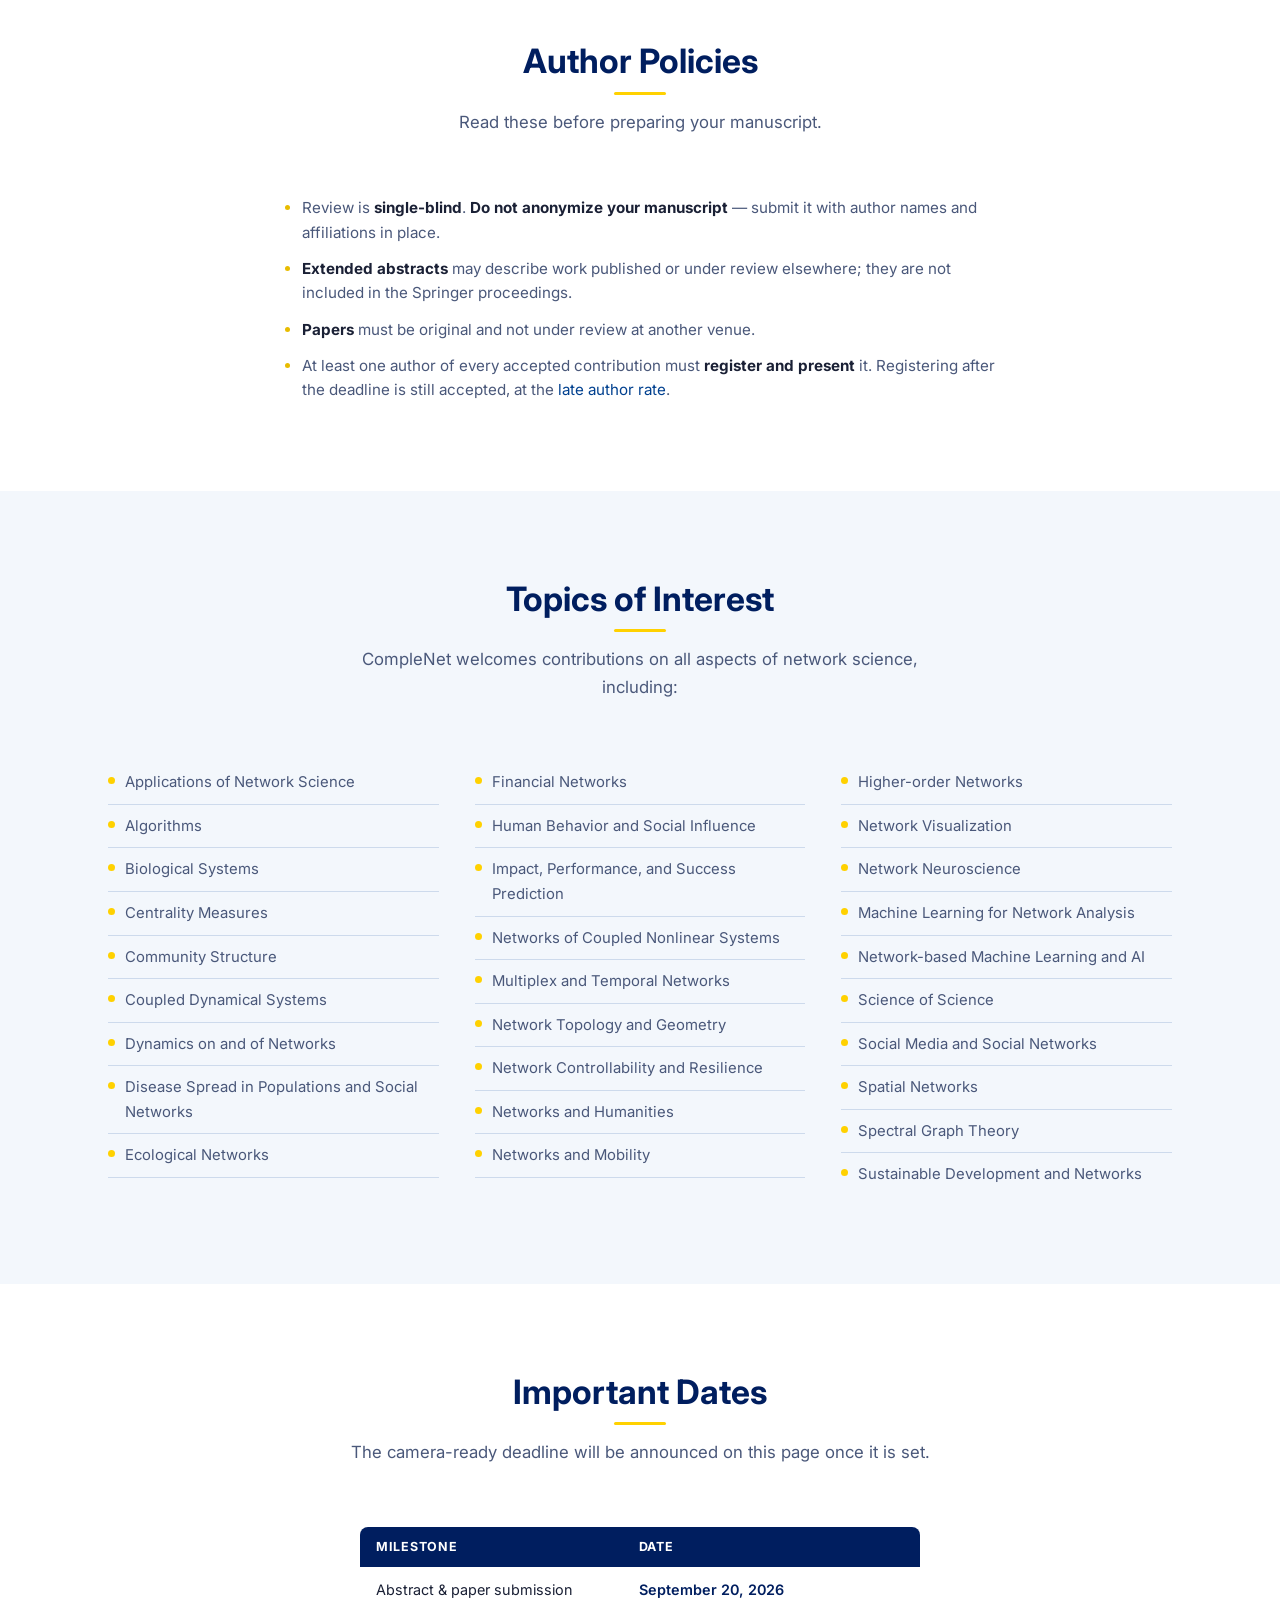
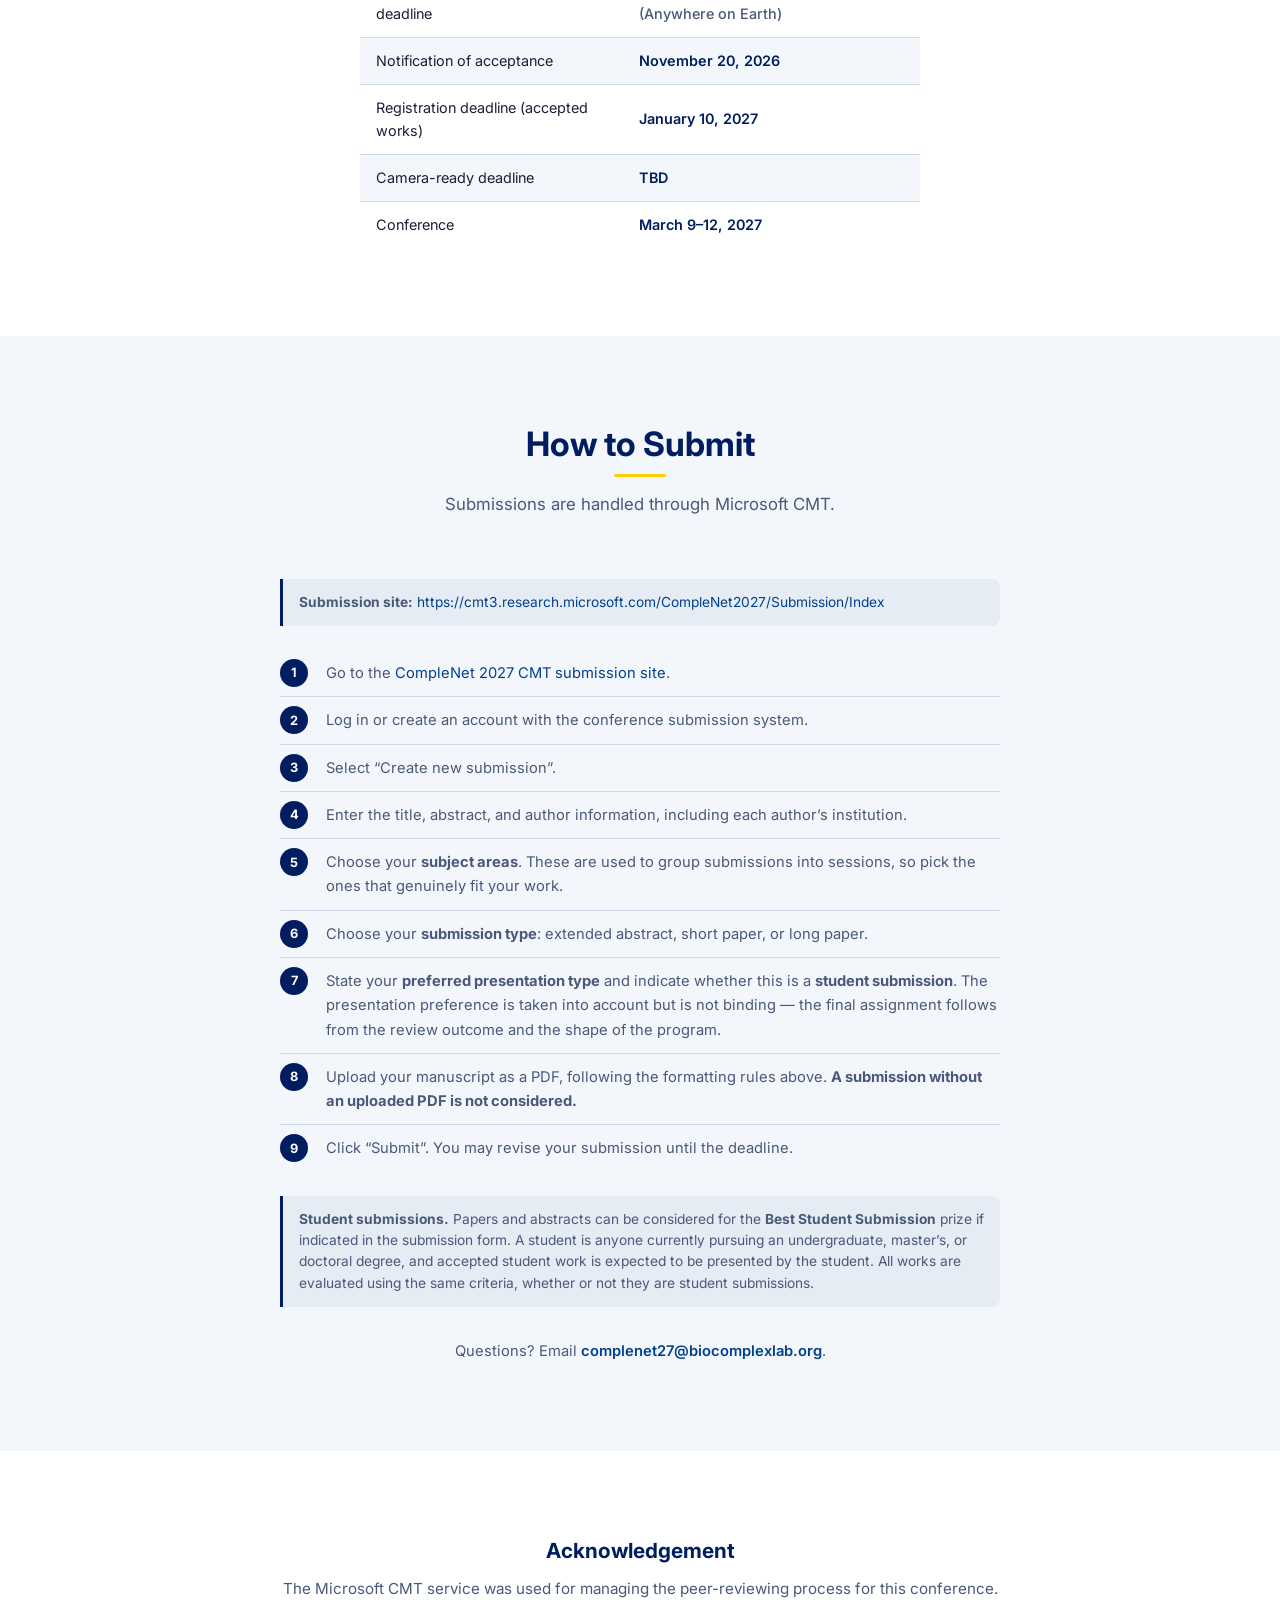
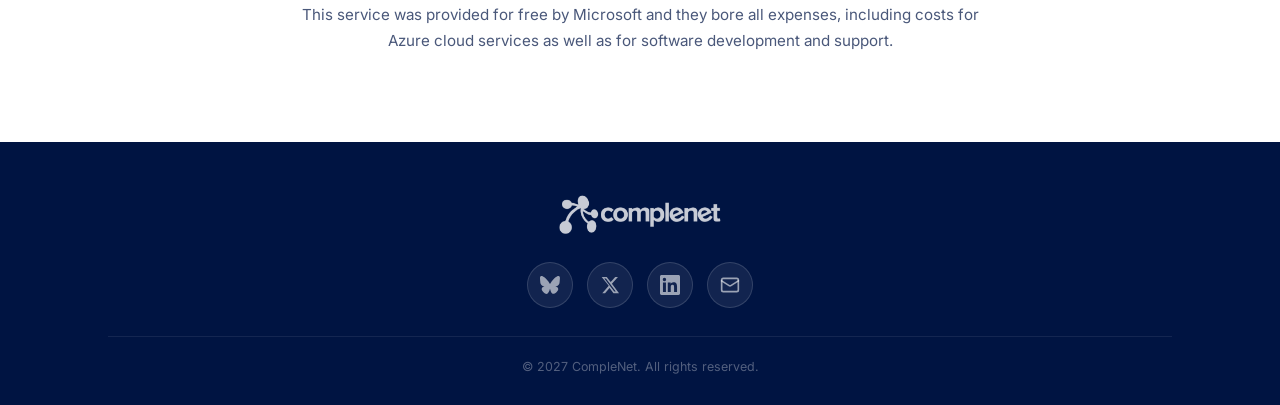
==== commit 0004ebe8: "Obfuscate email via JS; use American spelling for canceled-edition class" ====
--- a/cfp.html
+++ b/cfp.html
@@ -277,7 +277,7 @@
     </div>
 
     <p class="cfp-contact">
-      Questions? Email <a href="mailto:complenet27@biocomplexlab.org">complenet27@biocomplexlab.org</a>.
+      Questions? Email <a href="#" data-email data-email-text></a>.
     </p>
   </div>
 </section>
@@ -321,7 +321,7 @@
             <path d="M20.447 20.452h-3.554v-5.569c0-1.328-.027-3.037-1.852-3.037-1.853 0-2.136 1.445-2.136 2.939v5.667H9.351V9h3.414v1.561h.046c.477-.9 1.637-1.85 3.37-1.85 3.601 0 4.267 2.37 4.267 5.455v6.286zM5.337 7.433a2.062 2.062 0 1 1 0-4.125 2.062 2.062 0 0 1 0 4.125zM7.119 20.452H3.552V9h3.567v11.452zM22.225 0H1.771C.792 0 0 .774 0 1.729v20.542C0 23.227.792 24 1.771 24h20.451C23.2 24 24 23.227 24 22.271V1.729C24 .774 23.2 0 22.222 0h.003z"/>
           </svg>
         </a>
-        <a href="mailto:complenet27@biocomplexlab.org"
+        <a href="#" data-email
            class="social-link" title="Email the organizers">
           <svg viewBox="0 0 24 24" fill="none" stroke="currentColor" stroke-width="2"
                stroke-linecap="round" stroke-linejoin="round" aria-hidden="true">
@@ -346,5 +346,6 @@
   );
 </script>
   <script src="header-network.js"></script>
+  <script src="email.js"></script>
 </body>
 </html>
--- a/style.css
+++ b/style.css
@@ -703,11 +703,11 @@
   color: var(--text-mid);
 }
 
-/* Cancelled edition variant */
-.edition-cancelled .edition-year  { color: var(--gray); }
-.edition-cancelled .edition-bar   { background: var(--border); }
-.edition-cancelled .edition-place { color: var(--gray); }
-.edition-cancelled .edition-tag {
+/* Canceled edition variant */
+.edition-canceled .edition-year  { color: var(--gray); }
+.edition-canceled .edition-bar   { background: var(--border); }
+.edition-canceled .edition-place { color: var(--gray); }
+.edition-canceled .edition-tag {
   display: inline-block;
   background: #FFF3F3;
   border: 1px solid #FFCCCC;
@@ -1054,8 +1054,11 @@
   border: 1px solid var(--border);
   border-radius: var(--radius-lg);
   padding: 28px 24px;
+  text-align: center;
   box-shadow: var(--shadow-sm);
 }
+.reg-info-icon { margin-bottom: 12px; display: flex; justify-content: center; align-items: center; }
+.reg-info-icon img { width: 36px; height: 36px; object-fit: contain; filter: brightness(0) invert(10%) sepia(95%) saturate(3000%) hue-rotate(208deg) brightness(70%); }
 .reg-info-card h3 { font-size: 1rem; color: var(--blue); margin-bottom: 10px; }
 .reg-info-card p  { font-size: 0.88rem; color: var(--text-mid); line-height: 1.6; }
 
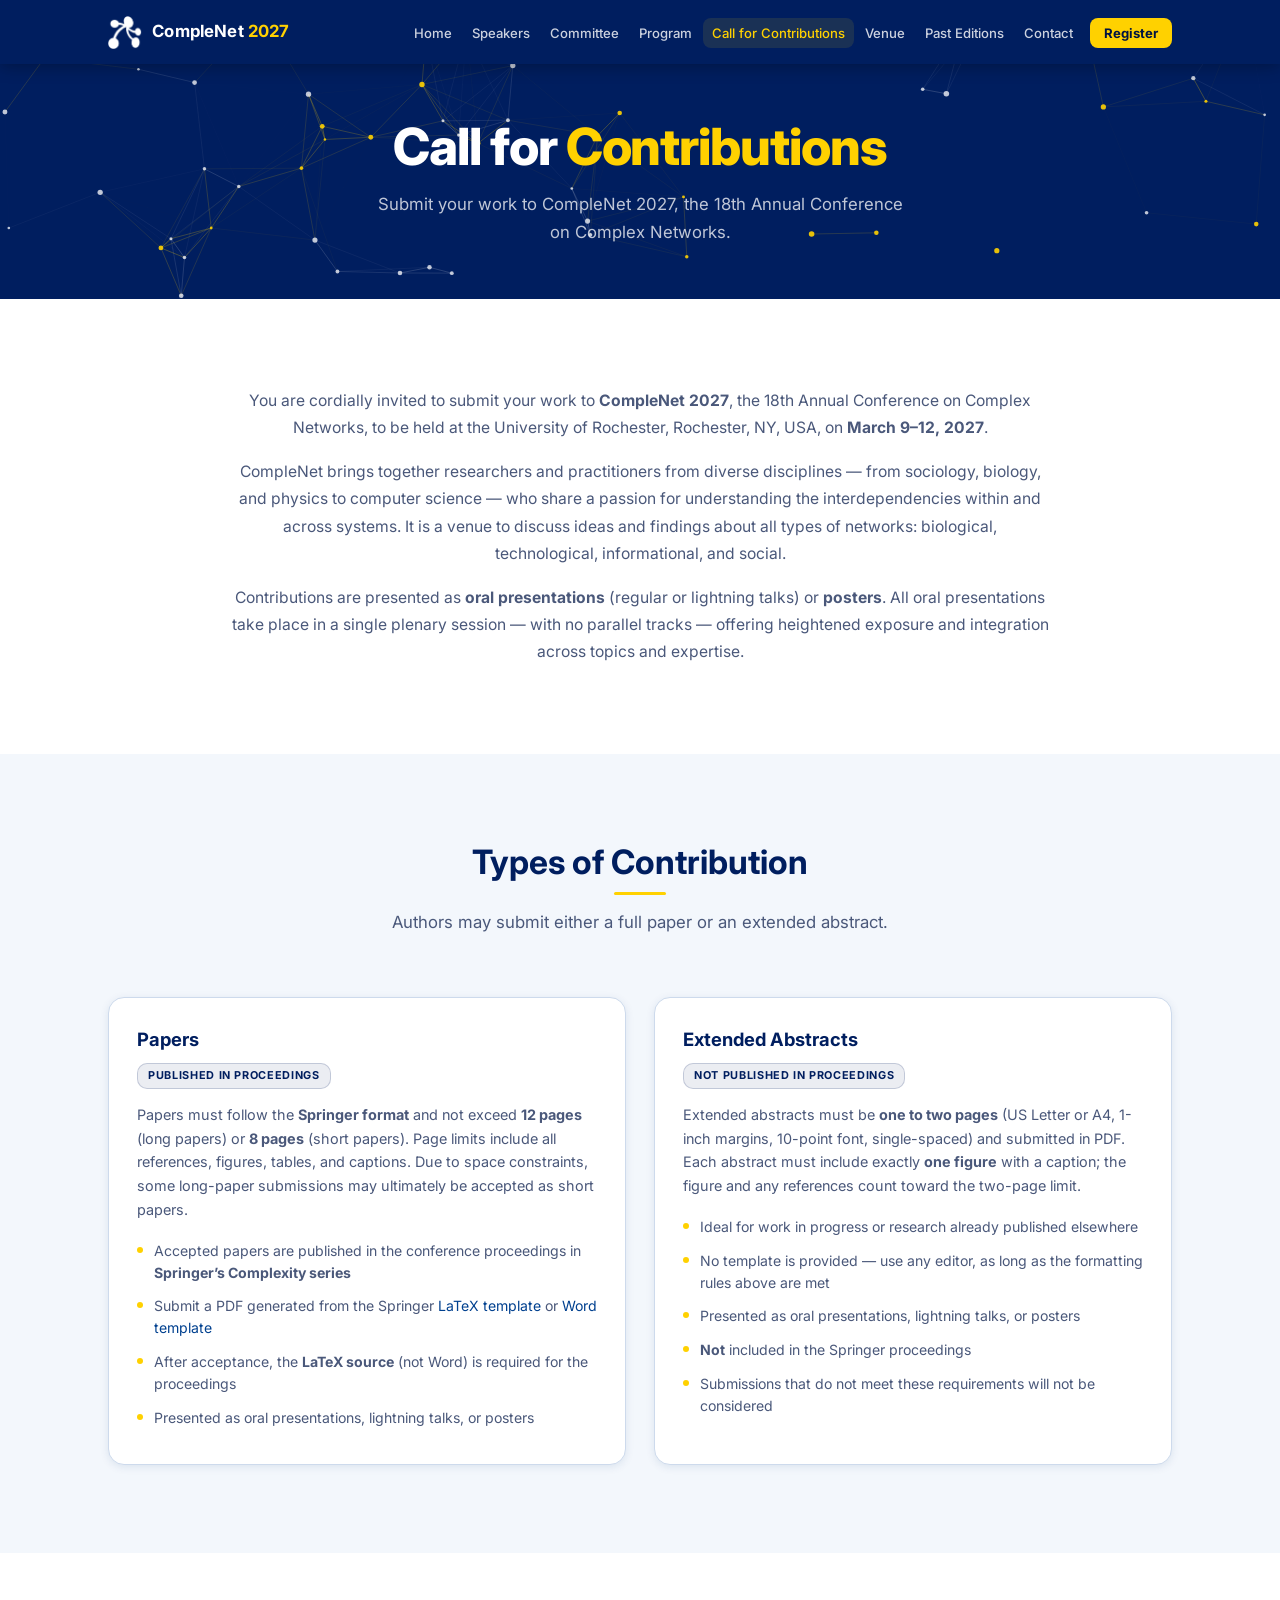
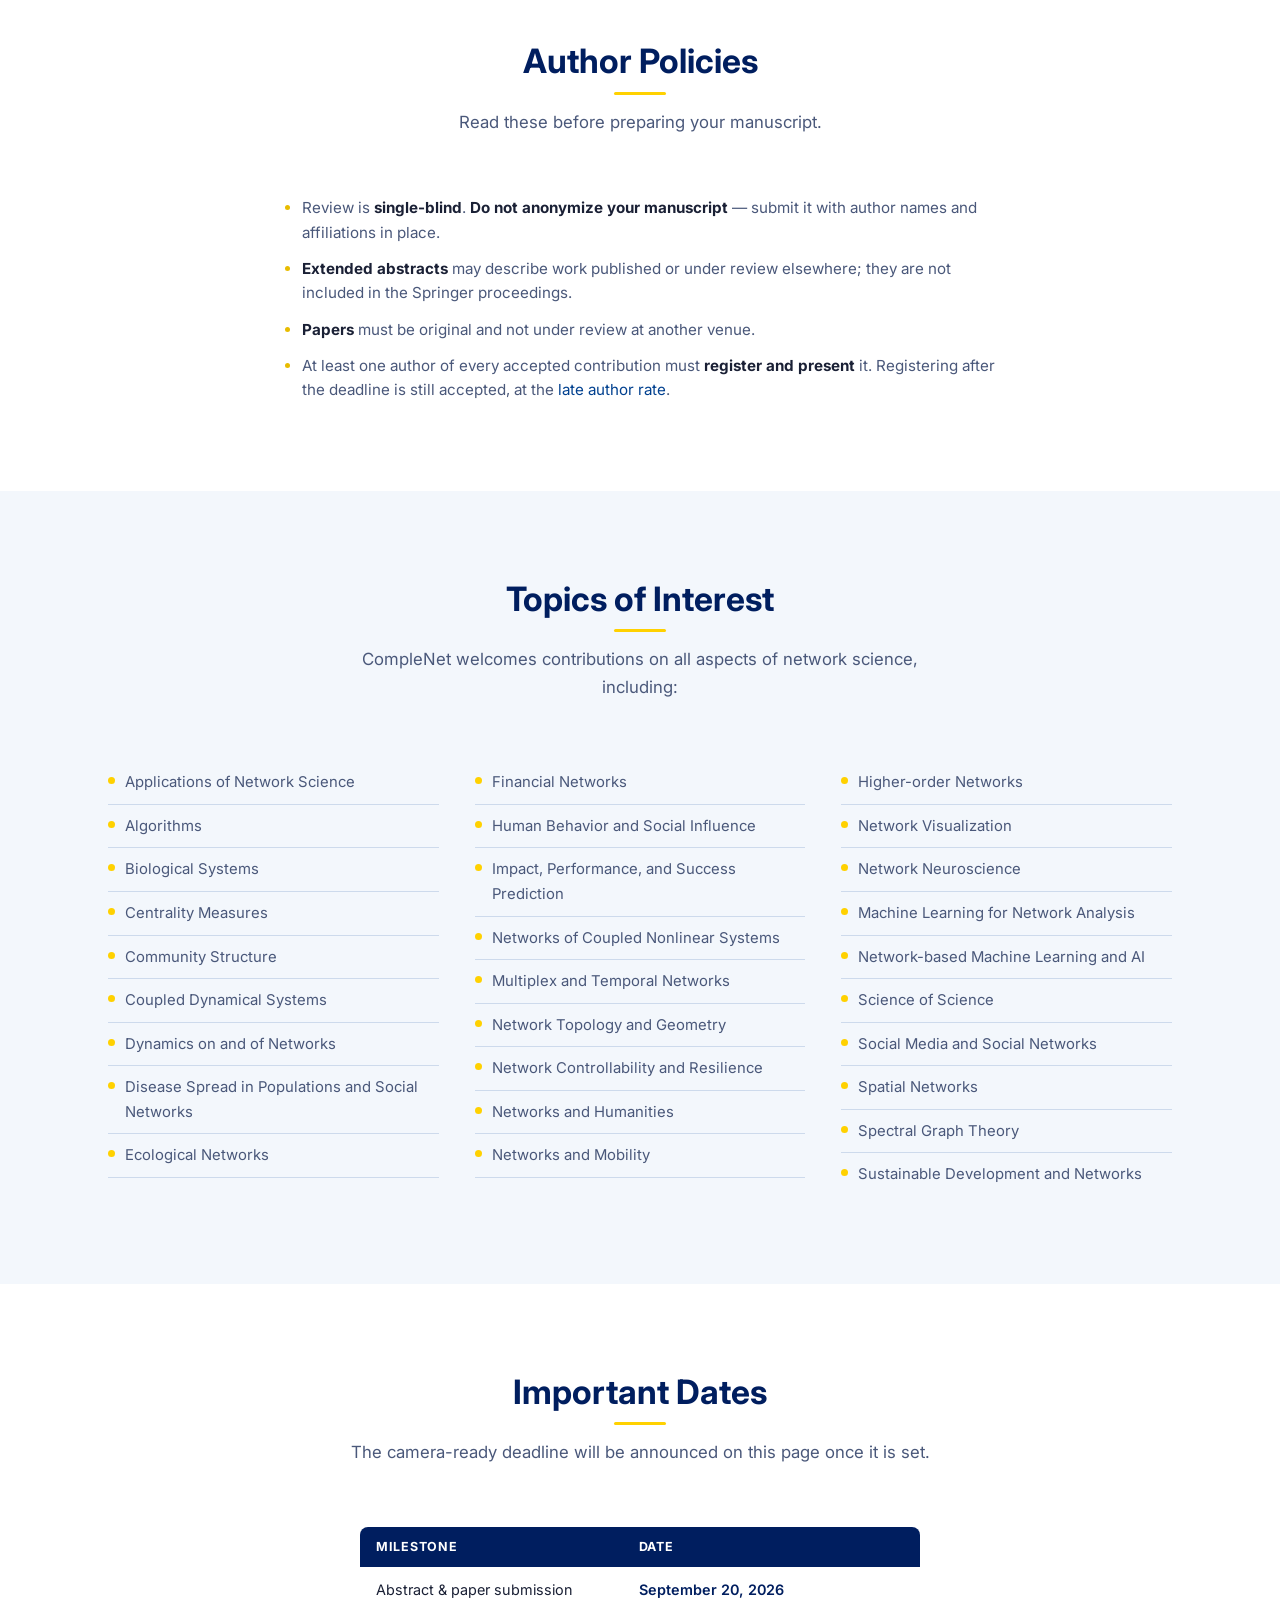
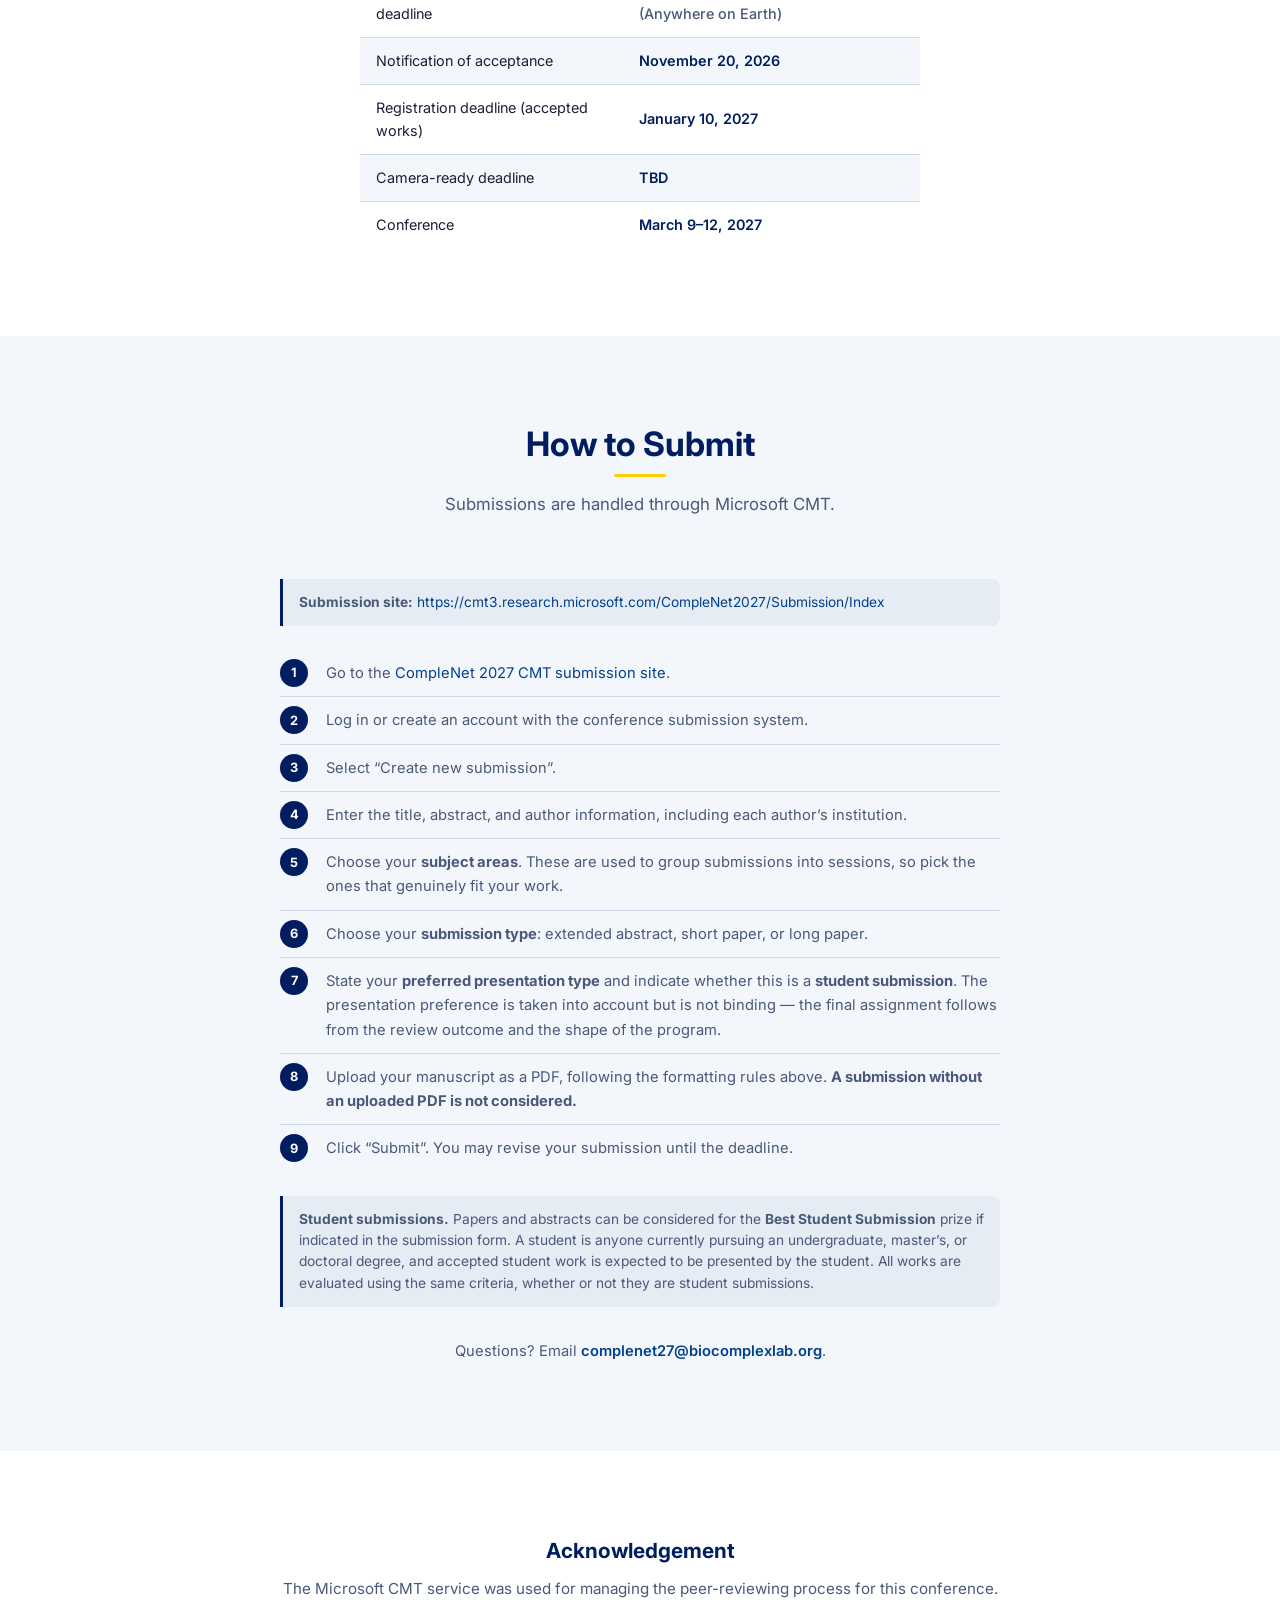
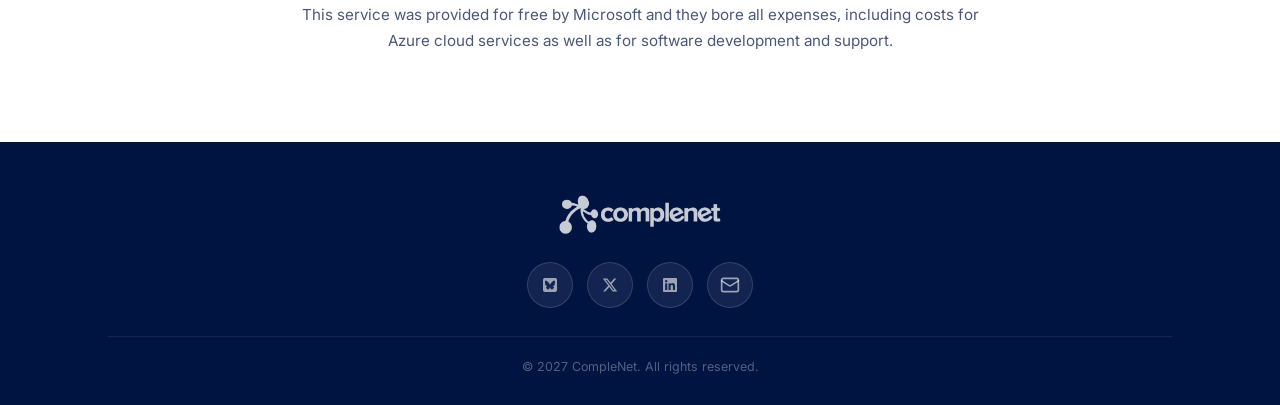
==== commit 49684881: "Add social icons to committee cards (Ronaldo) and unify footer icons via shared Logos image masks" ====
--- a/cfp.html
+++ b/cfp.html
@@ -305,21 +305,15 @@
       <div class="footer-social">
         <a href="https://bsky.app/profile/complenet.bsky.social"
            target="_blank" rel="noopener" class="social-link" title="Bluesky">
-          <svg viewBox="0 0 24 24" fill="currentColor" aria-hidden="true">
-            <path d="M12 10.8c-1.087-2.114-4.046-6.053-6.798-7.995C2.566.944 1.561 1.266.902 1.565.139 1.908 0 3.08 0 3.768c0 .69.378 5.65.624 6.479.815 2.736 3.713 3.66 6.383 3.364.136-.02.275-.039.415-.056-.138.022-.276.04-.415.056-3.912.58-7.387 2.005-2.83 7.078 5.013 5.19 6.87-1.113 7.823-4.308.953 3.195 2.05 9.271 7.733 4.308 4.552-5.072 1.07-6.496-2.842-7.078a8.741 8.741 0 0 1-.415-.056c.14.017.279.036.415.056 2.67.297 5.568-.628 6.383-3.364.246-.828.624-5.79.624-6.478 0-.69-.139-1.861-.902-2.206-.659-.298-1.664-.62-4.3 1.24C16.046 4.748 13.087 8.687 12 10.8Z"/>
-          </svg>
+          <span class="social-icon si-bluesky" aria-hidden="true"></span>
         </a>
         <a href="https://x.com/CompleNet"
            target="_blank" rel="noopener" class="social-link" title="X (Twitter)">
-          <svg viewBox="0 0 24 24" fill="currentColor" aria-hidden="true">
-            <path d="M18.244 2.25h3.308l-7.227 8.26 8.502 11.24H16.17l-4.714-6.231-5.401 6.231H2.741l7.732-8.855L1.999 2.25H8.08l4.713 6.231zm-1.161 17.52h1.833L7.084 4.126H5.117z"/>
-          </svg>
+          <span class="social-icon si-x" aria-hidden="true"></span>
         </a>
         <a href="https://www.linkedin.com/company/136134955/"
            target="_blank" rel="noopener" class="social-link" title="LinkedIn">
-          <svg viewBox="0 0 24 24" fill="currentColor" aria-hidden="true">
-            <path d="M20.447 20.452h-3.554v-5.569c0-1.328-.027-3.037-1.852-3.037-1.853 0-2.136 1.445-2.136 2.939v5.667H9.351V9h3.414v1.561h.046c.477-.9 1.637-1.85 3.37-1.85 3.601 0 4.267 2.37 4.267 5.455v6.286zM5.337 7.433a2.062 2.062 0 1 1 0-4.125 2.062 2.062 0 0 1 0 4.125zM7.119 20.452H3.552V9h3.567v11.452zM22.225 0H1.771C.792 0 0 .774 0 1.729v20.542C0 23.227.792 24 1.771 24h20.451C23.2 24 24 23.227 24 22.271V1.729C24 .774 23.2 0 22.222 0h.003z"/>
-          </svg>
+          <span class="social-icon si-linkedin" aria-hidden="true"></span>
         </a>
         <a href="#" data-email
            class="social-link" title="Email the organizers">
--- a/style.css
+++ b/style.css
@@ -777,6 +777,26 @@
 }
 .social-link svg { width: 20px; height: 20px; flex-shrink: 0; }
 
+/* Shared social brand icons — single image source in Logos/, recolored per
+   context via CSS masks (footer: white/gold; cards: grey/blue). */
+.social-icon {
+  display: inline-block;
+  flex-shrink: 0;
+  background-color: currentColor;
+  -webkit-mask-repeat: no-repeat;
+          mask-repeat: no-repeat;
+  -webkit-mask-position: center;
+          mask-position: center;
+  -webkit-mask-size: contain;
+          mask-size: contain;
+}
+.si-bluesky { -webkit-mask-image: url('Logos/square-bluesky-brands-solid.png'); mask-image: url('Logos/square-bluesky-brands-solid.png'); }
+.si-x       { -webkit-mask-image: url('Logos/x-twitter-brands-solid.png');      mask-image: url('Logos/x-twitter-brands-solid.png'); }
+.si-linkedin{ -webkit-mask-image: url('Logos/linkedin-brands-solid.png');       mask-image: url('Logos/linkedin-brands-solid.png'); }
+.si-scholar { -webkit-mask-image: url('Logos/google-scholar-brands-solid.png'); mask-image: url('Logos/google-scholar-brands-solid.png'); }
+.social-link .social-icon  { width: 20px; height: 20px; }
+.speaker-social .social-icon { width: 15px; height: 15px; }
+
 .footer-bottom {
   border-top: 1px solid rgba(255, 255, 255, 0.08);
   padding-top: 20px;
@@ -903,9 +923,12 @@
   gap: 64px;
   flex-wrap: wrap;
 }
+.inst-grid + .inst-grid { margin-top: 44px; }   /* spacing between stacked logo rows */
 .inst-card { display: flex; align-items: center; justify-content: center; }
 .inst-card img { max-height: 72px; max-width: 280px; object-fit: contain; }
 #host-institution .inst-card img { max-height: 94px; max-width: 360px; }
+/* SUNY is a narrower (≈2:1) lockup — nudge it up so it reads at a similar size */
+#supporting-institutions .inst-card img[src$="Suny.png"] { max-height: 90px; }
 
 /* ── Committee: organizing committee hierarchy ── */
 .committee-row {
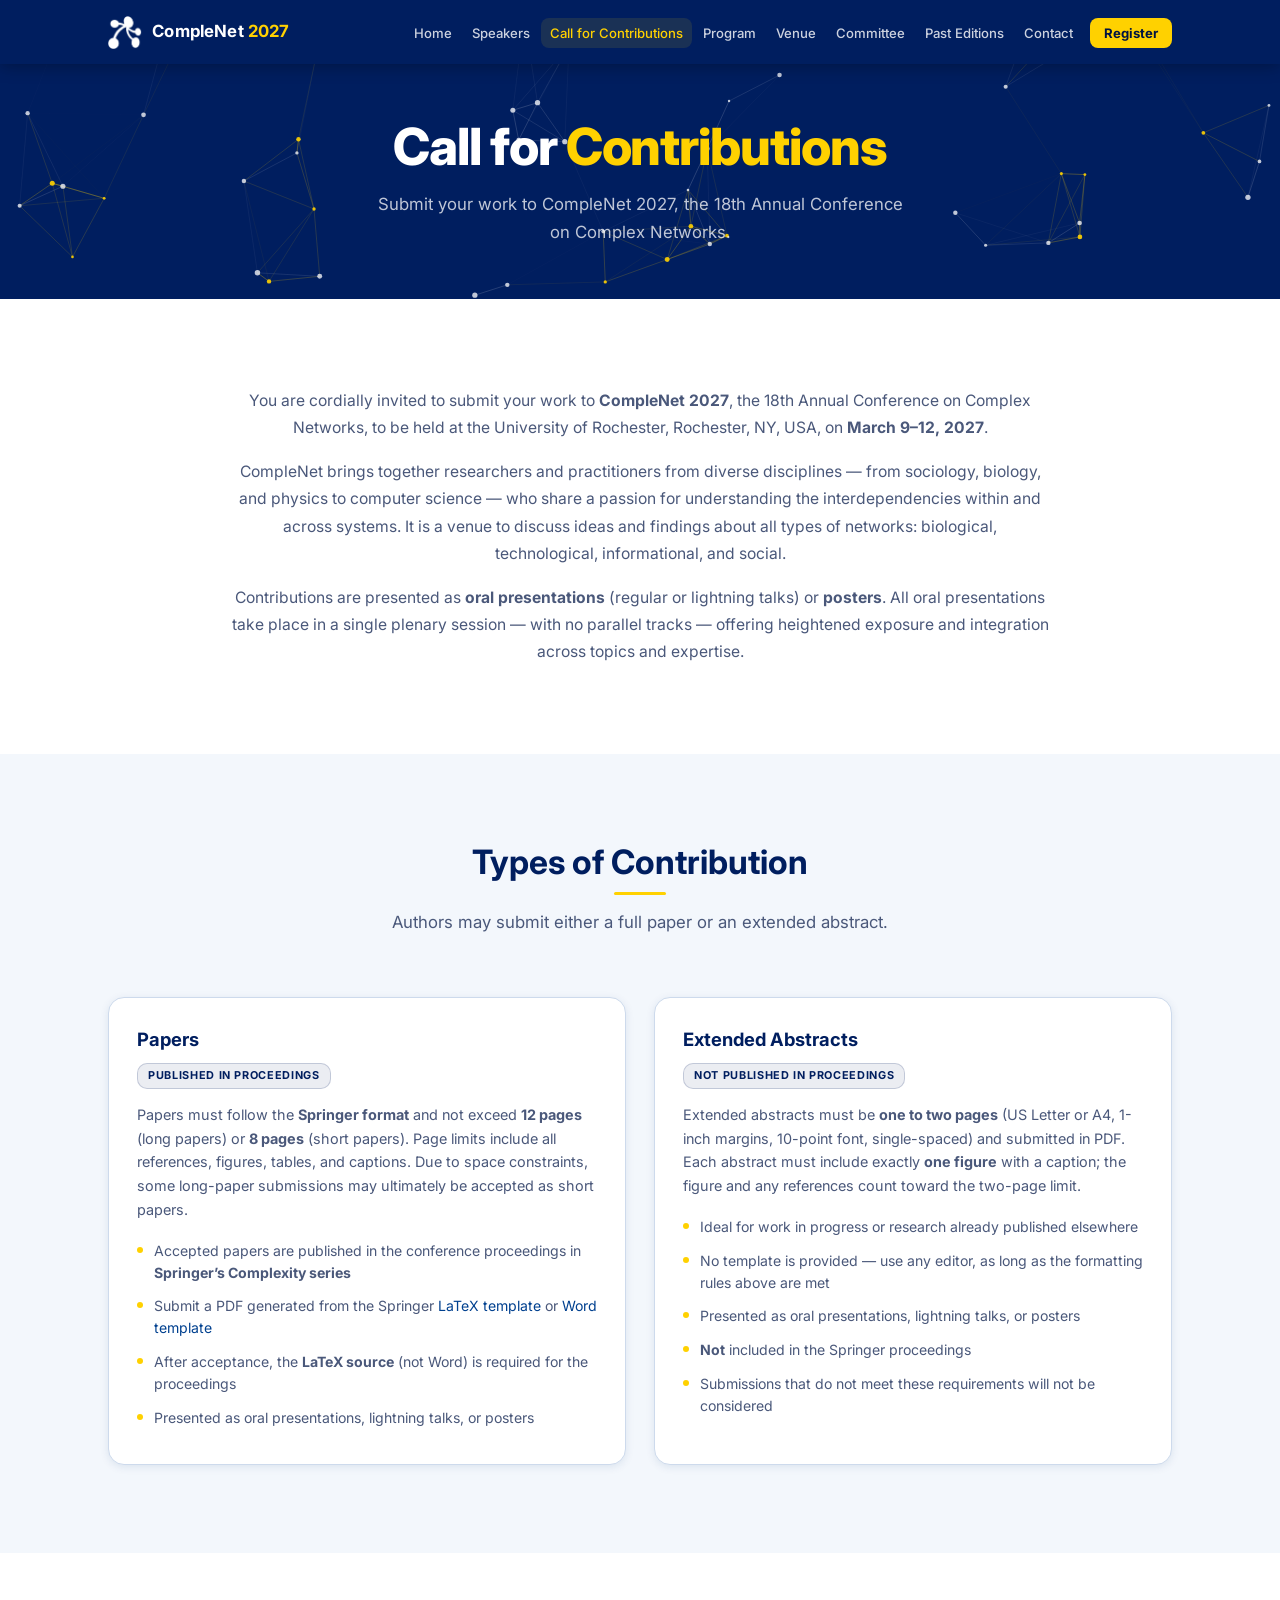
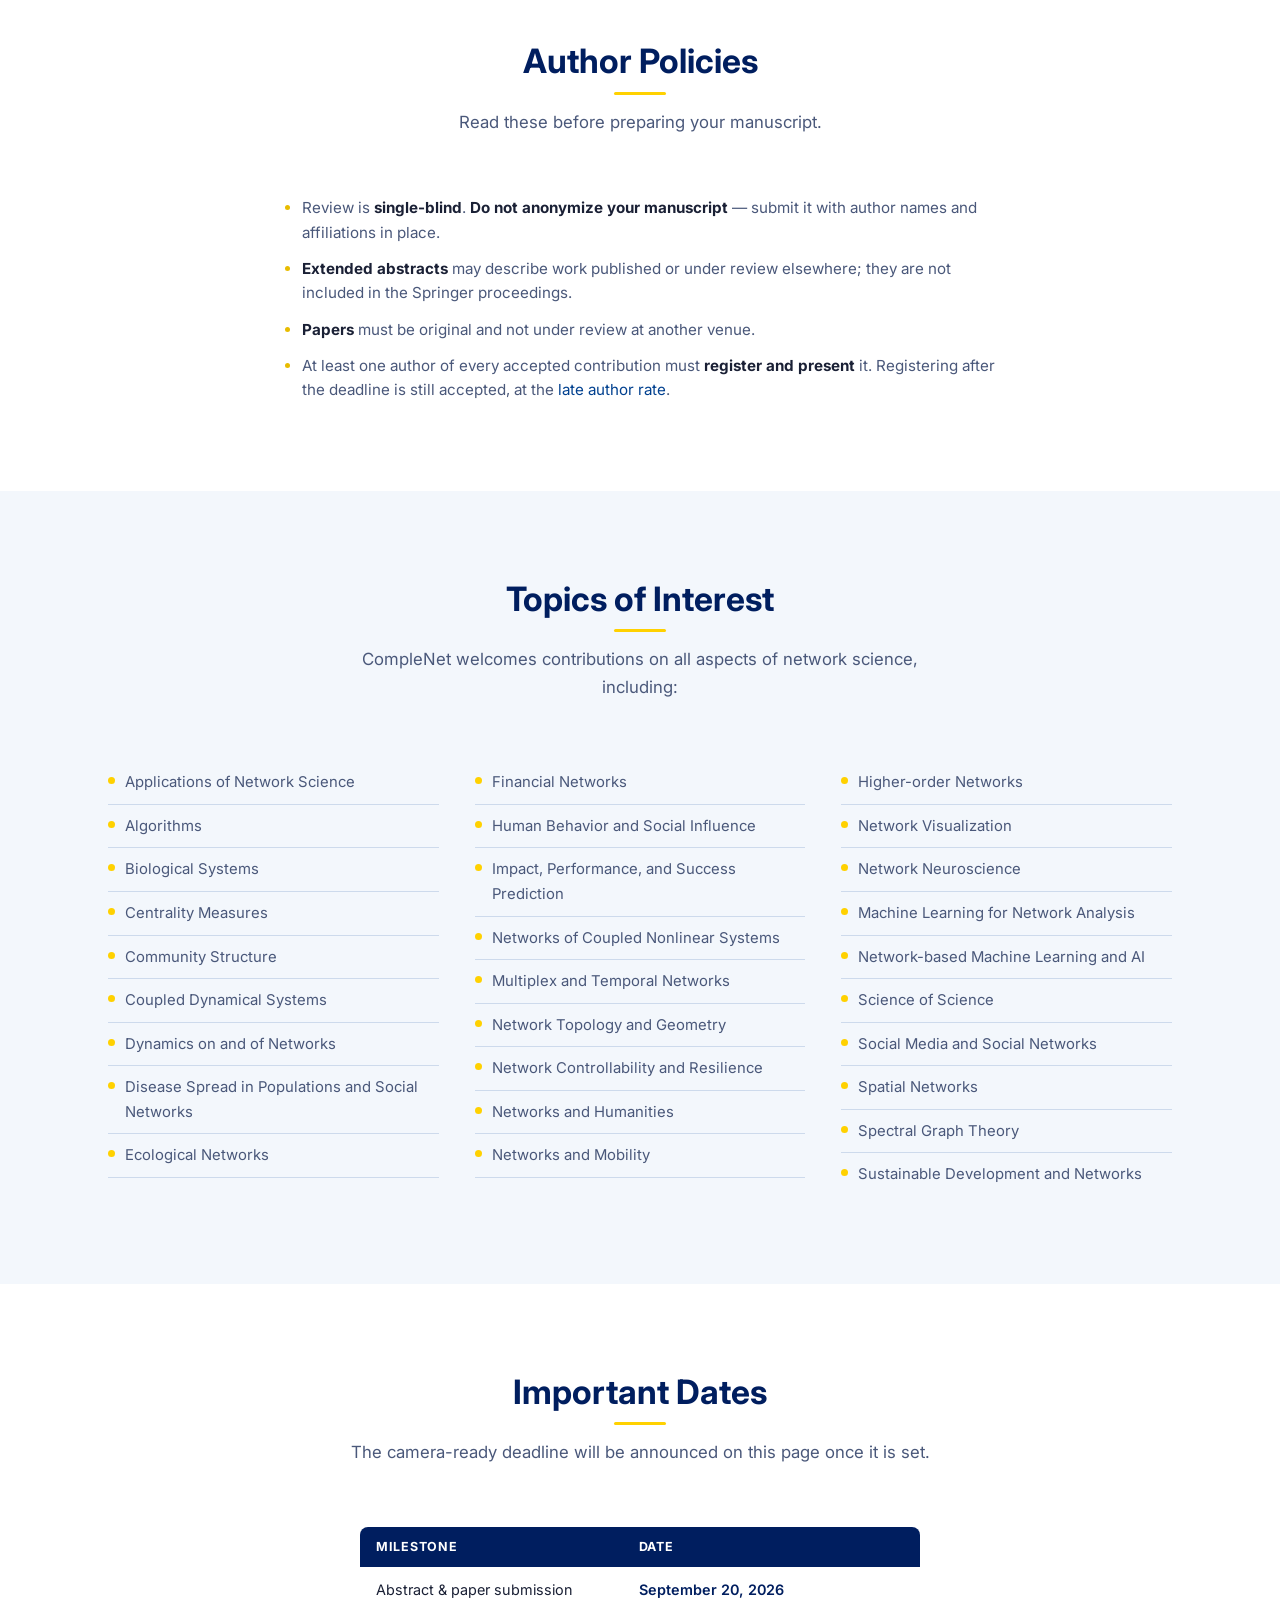
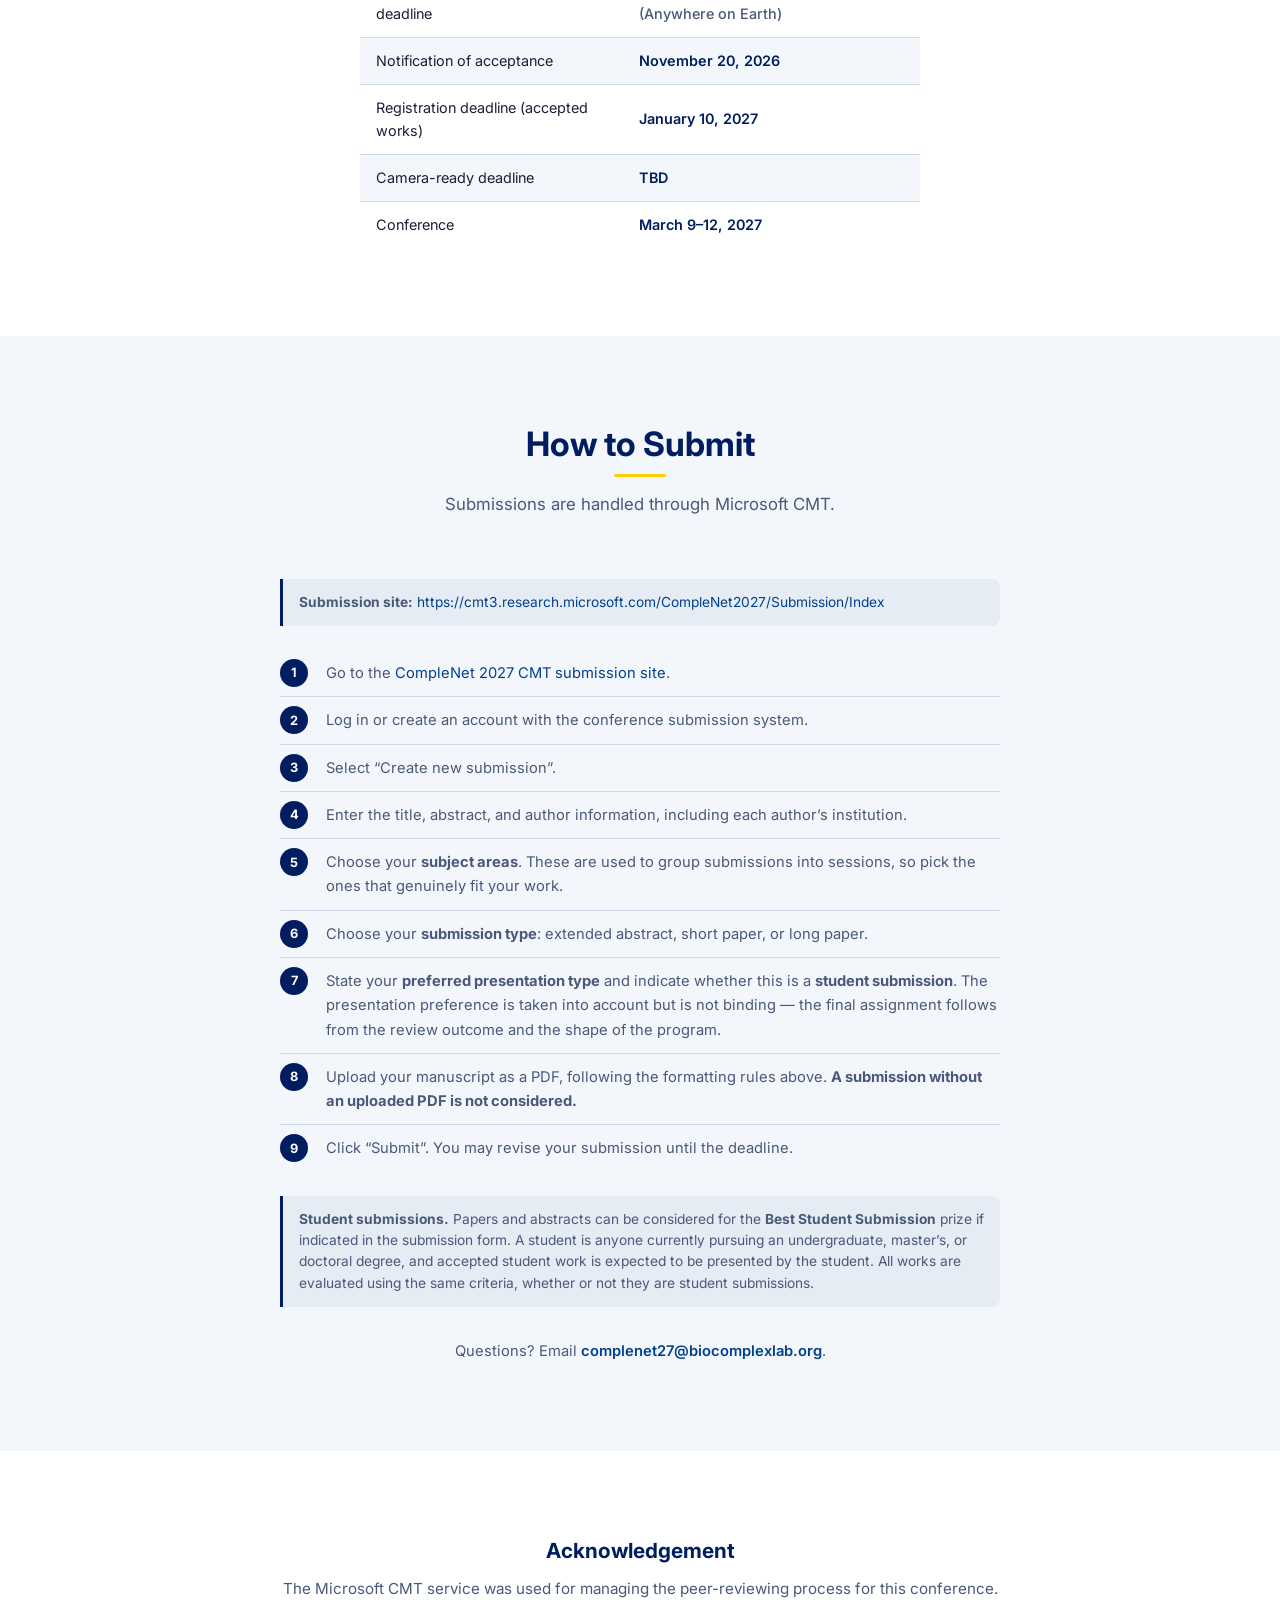
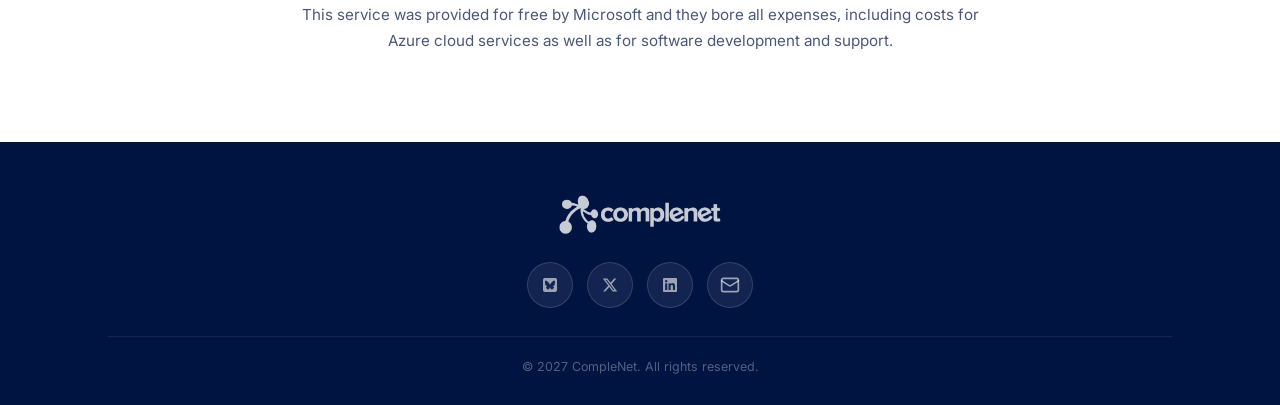
==== commit 06e8698d: "Reorder nav (Committee after Venue); add Bluesky/Scholar to Sadamori Kojaku" ====
--- a/cfp.html
+++ b/cfp.html
@@ -47,10 +47,10 @@
       <ul class="nav-links" id="navLinks">
         <li><a href="index.html">Home</a></li>
         <li><a href="speakers.html">Speakers</a></li>
+        <li><a href="cfp.html"            class="active">Call for Contributions</a></li>
+        <li><a href="program.html">Program</a></li>
+        <li><a href="venue.html">Venue</a></li>
         <li><a href="committee.html">Committee</a></li>
-        <li><a href="program.html">Program</a></li>
-        <li><a href="cfp.html"            class="active">Call for Contributions</a></li>
-        <li><a href="venue.html">Venue</a></li>
         <li><a href="past-editions.html">Past Editions</a></li>
         <li><a href="contact.html">Contact</a></li>
         <li><a href="registration.html" class="nav-cta">Register</a></li>
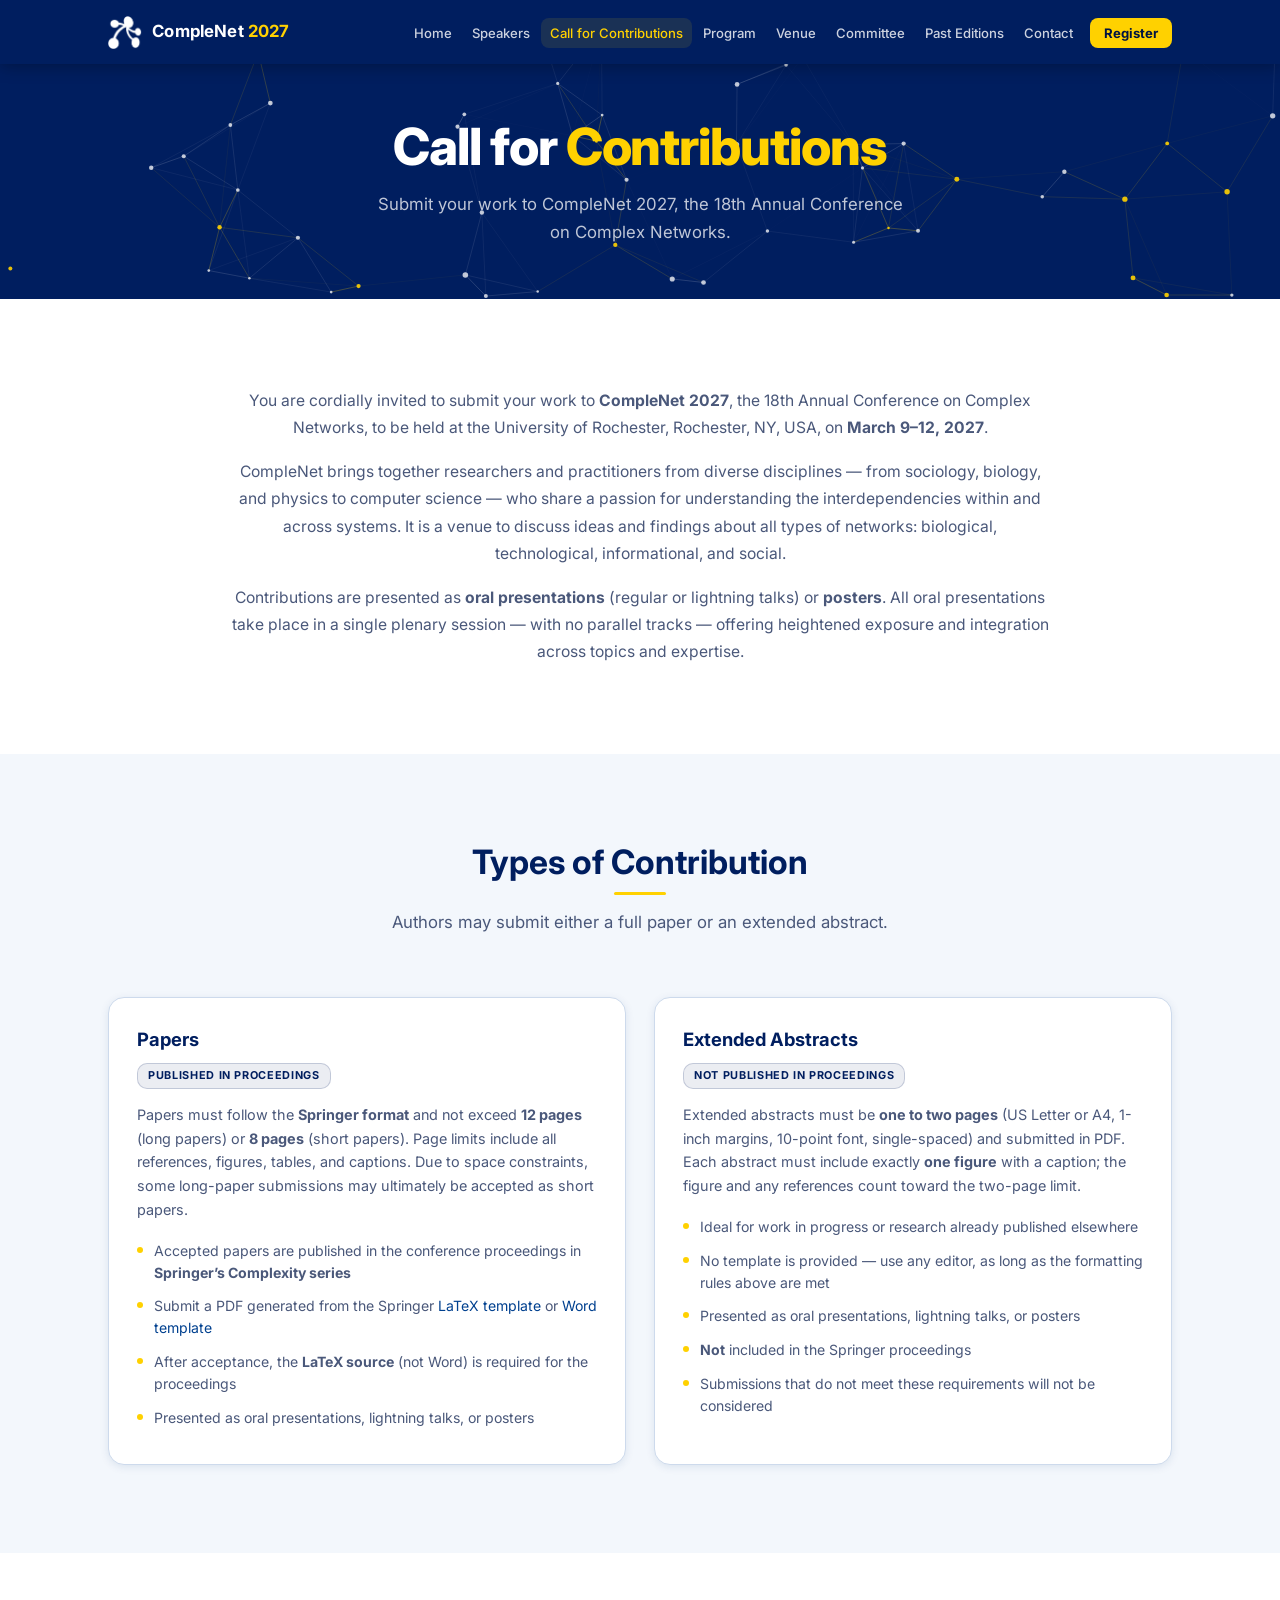
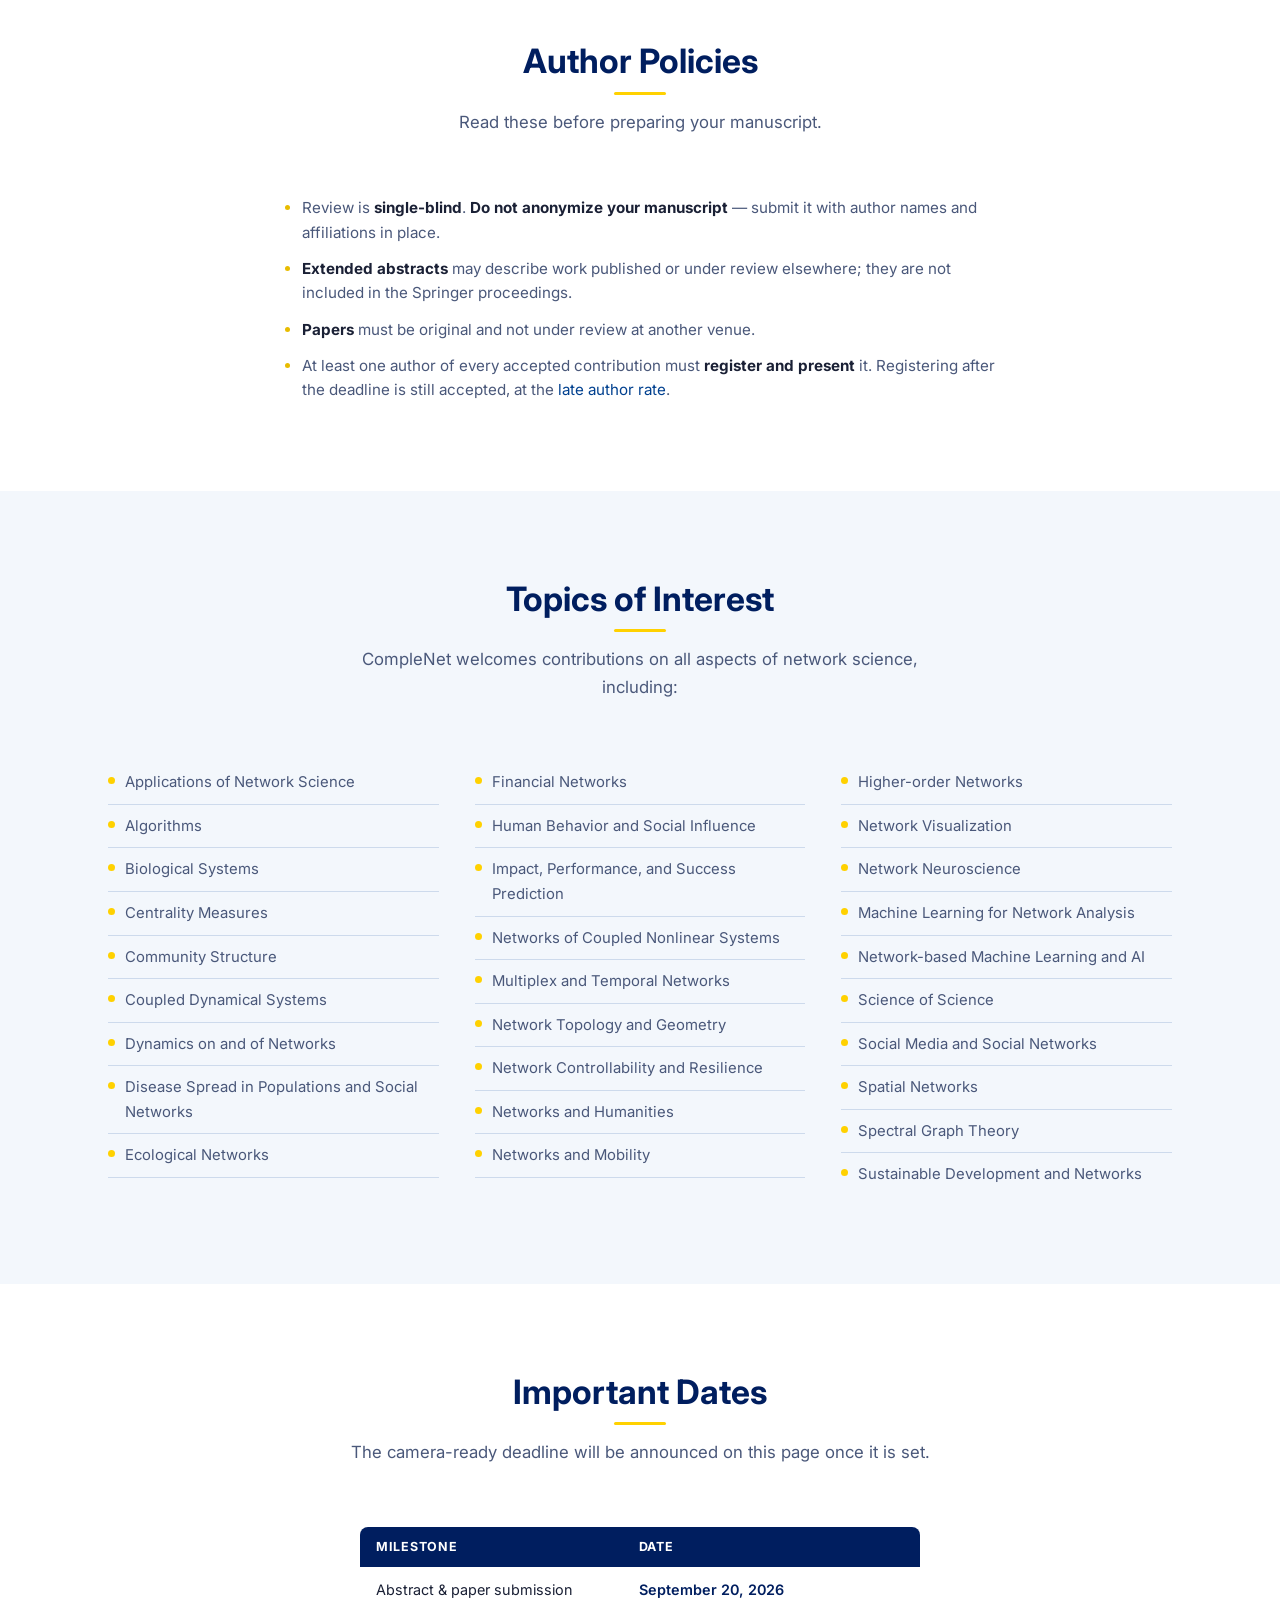
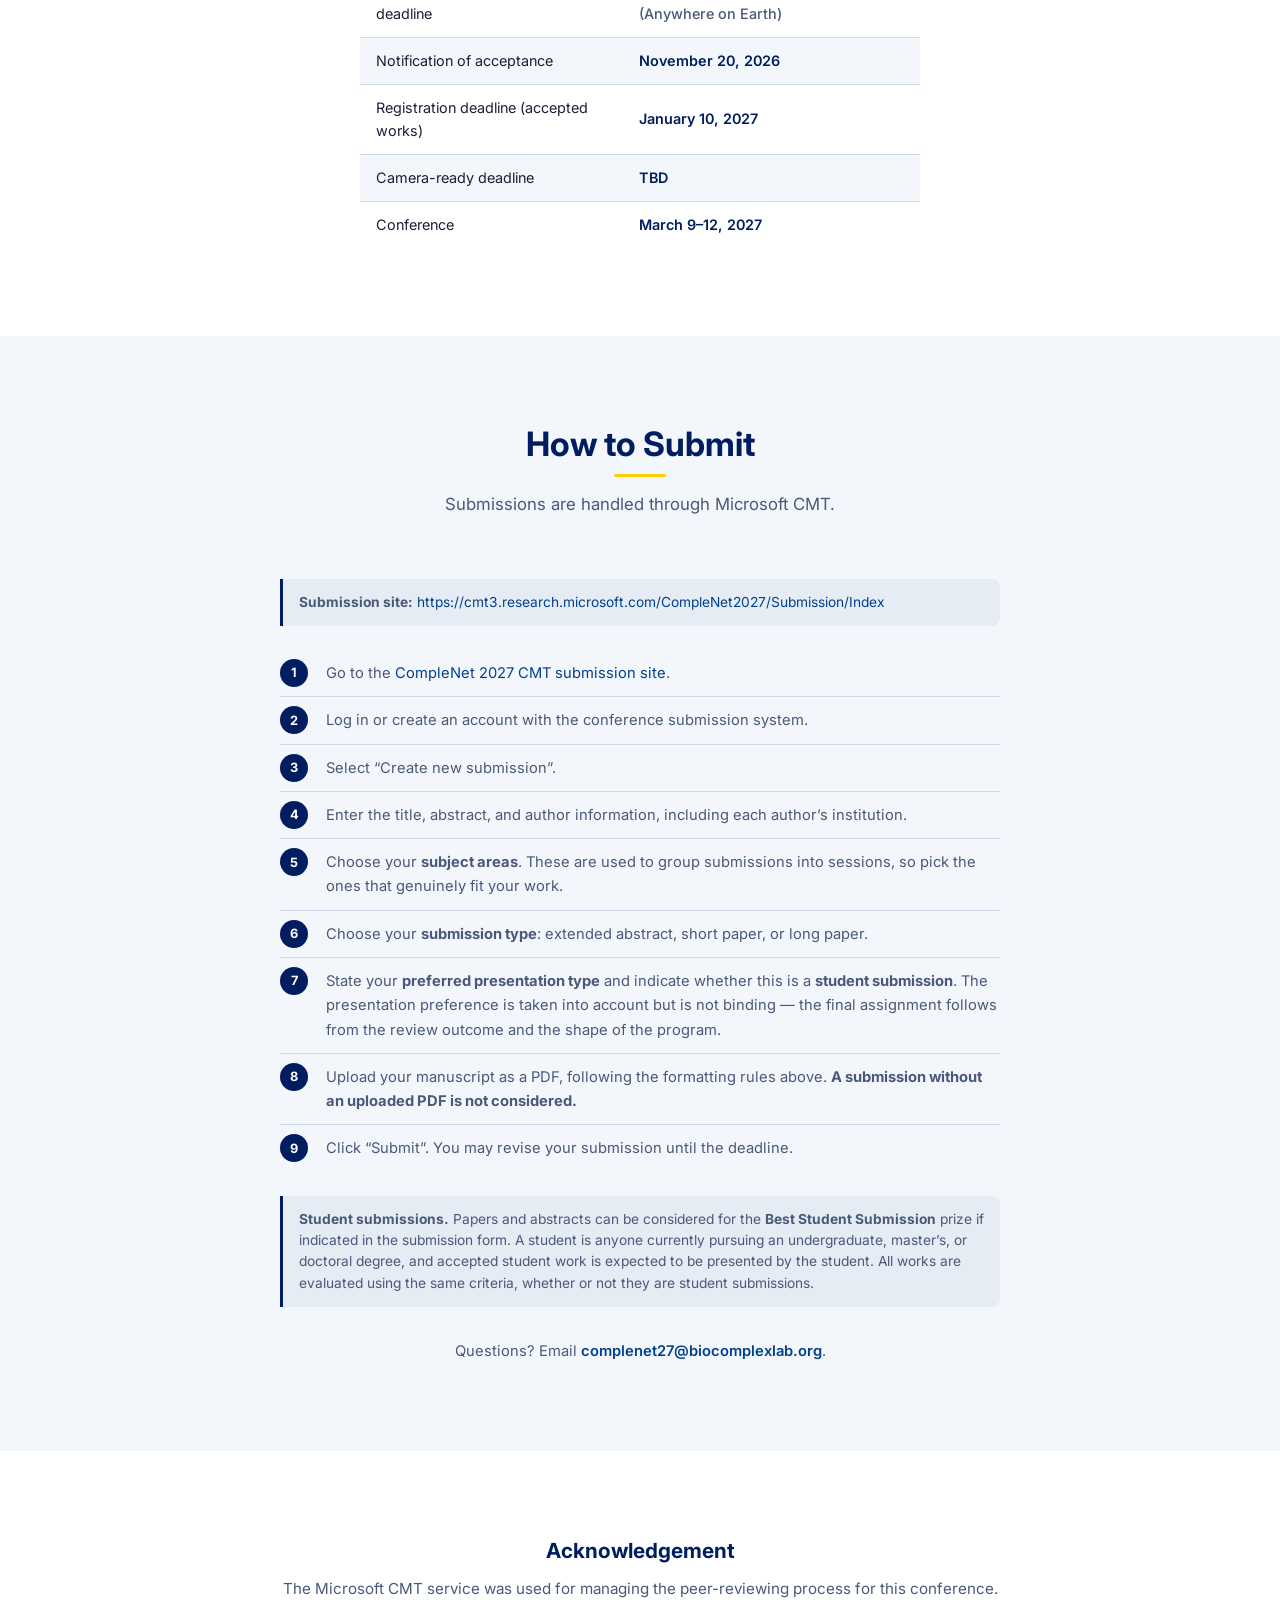
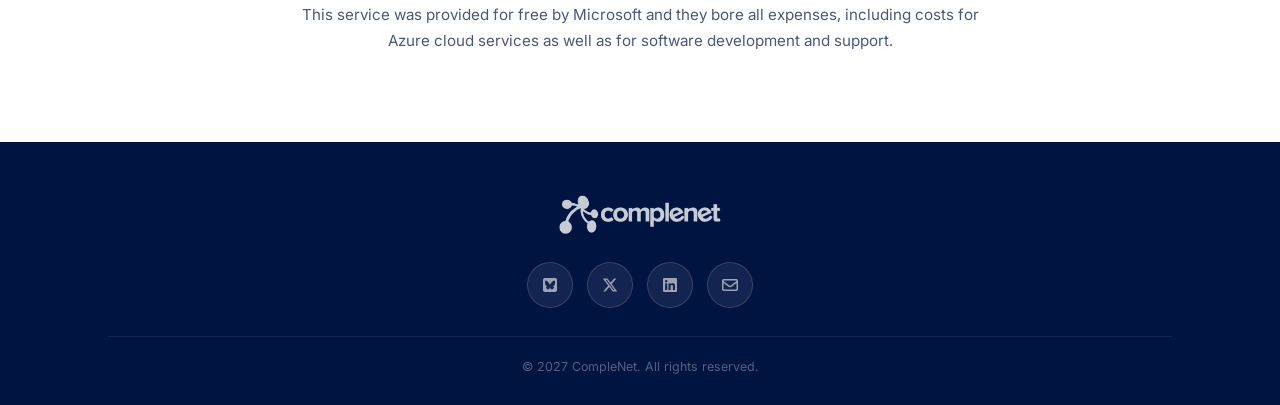
==== commit fa276245: "Unify all social/website/email icons onto shared Logos image masks (envelope, speakers, contact)" ====
--- a/cfp.html
+++ b/cfp.html
@@ -317,11 +317,7 @@
         </a>
         <a href="#" data-email
            class="social-link" title="Email the organizers">
-          <svg viewBox="0 0 24 24" fill="none" stroke="currentColor" stroke-width="2"
-               stroke-linecap="round" stroke-linejoin="round" aria-hidden="true">
-            <rect x="2" y="4" width="20" height="16" rx="2"/>
-            <path d="m22 7-8.97 5.7a1.94 1.94 0 0 1-2.06 0L2 7"/>
-          </svg>
+          <span class="social-icon si-envelope" aria-hidden="true"></span>
         </a>
       </div>
       <div class="footer-bottom">
--- a/style.css
+++ b/style.css
@@ -794,6 +794,8 @@
 .si-x       { -webkit-mask-image: url('Logos/x-twitter-brands-solid.png');      mask-image: url('Logos/x-twitter-brands-solid.png'); }
 .si-linkedin{ -webkit-mask-image: url('Logos/linkedin-brands-solid.png');       mask-image: url('Logos/linkedin-brands-solid.png'); }
 .si-scholar { -webkit-mask-image: url('Logos/google-scholar-brands-solid.png'); mask-image: url('Logos/google-scholar-brands-solid.png'); }
+.si-globe   { -webkit-mask-image: url('Logos/globe-solid.png');                 mask-image: url('Logos/globe-solid.png'); }
+.si-envelope{ -webkit-mask-image: url('Logos/envelope-regular.png');            mask-image: url('Logos/envelope-regular.png'); }
 .social-link .social-icon  { width: 20px; height: 20px; }
 .speaker-social .social-icon { width: 15px; height: 15px; }
 
@@ -1204,6 +1206,13 @@
   transition: color var(--trans), transform var(--trans);
 }
 .contact-social-item:hover svg { color: var(--gold-dark); transform: translateY(-3px); }
+.contact-social-item .social-icon {
+  width: 56px;
+  height: 56px;
+  color: var(--blue);
+  transition: color var(--trans), transform var(--trans);
+}
+.contact-social-item:hover .social-icon { color: var(--gold-dark); transform: translateY(-3px); }
 /* handle styled to match .contact-email */
 .contact-handle {
   display: inline-block;
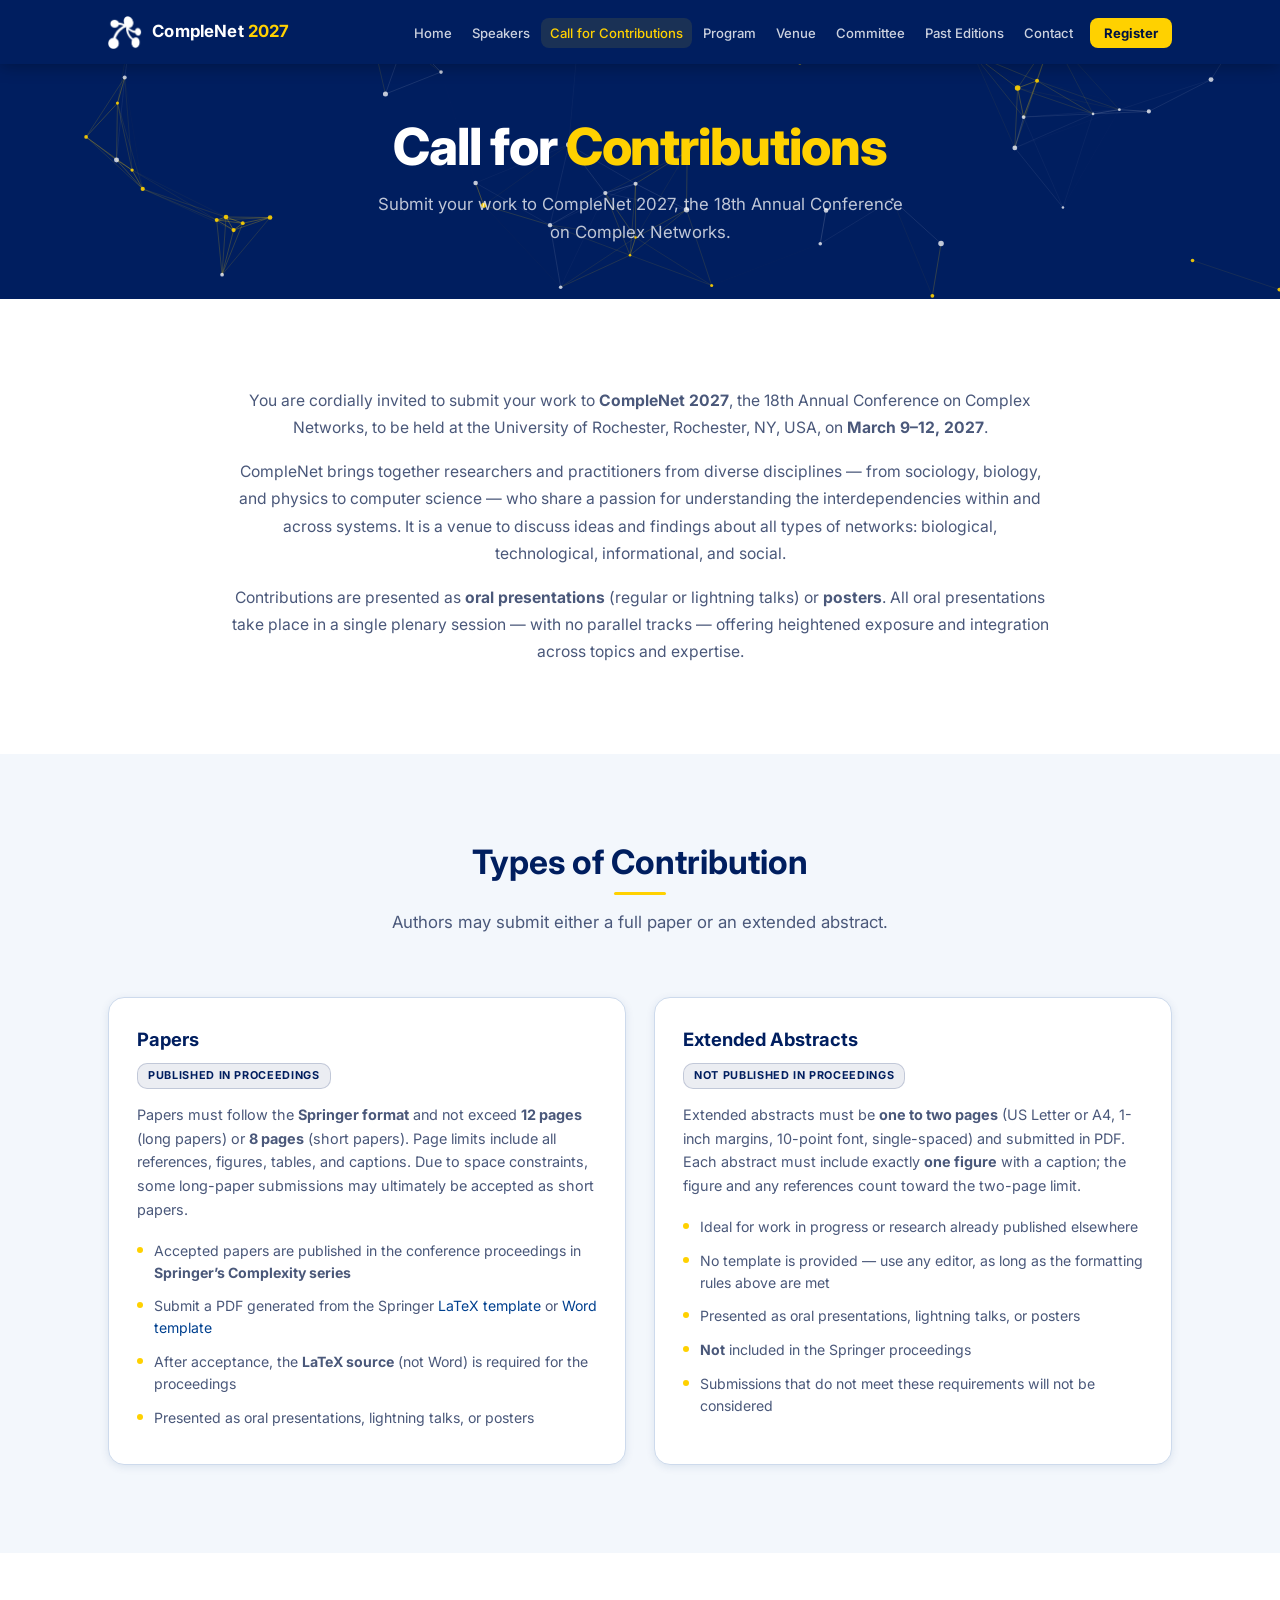
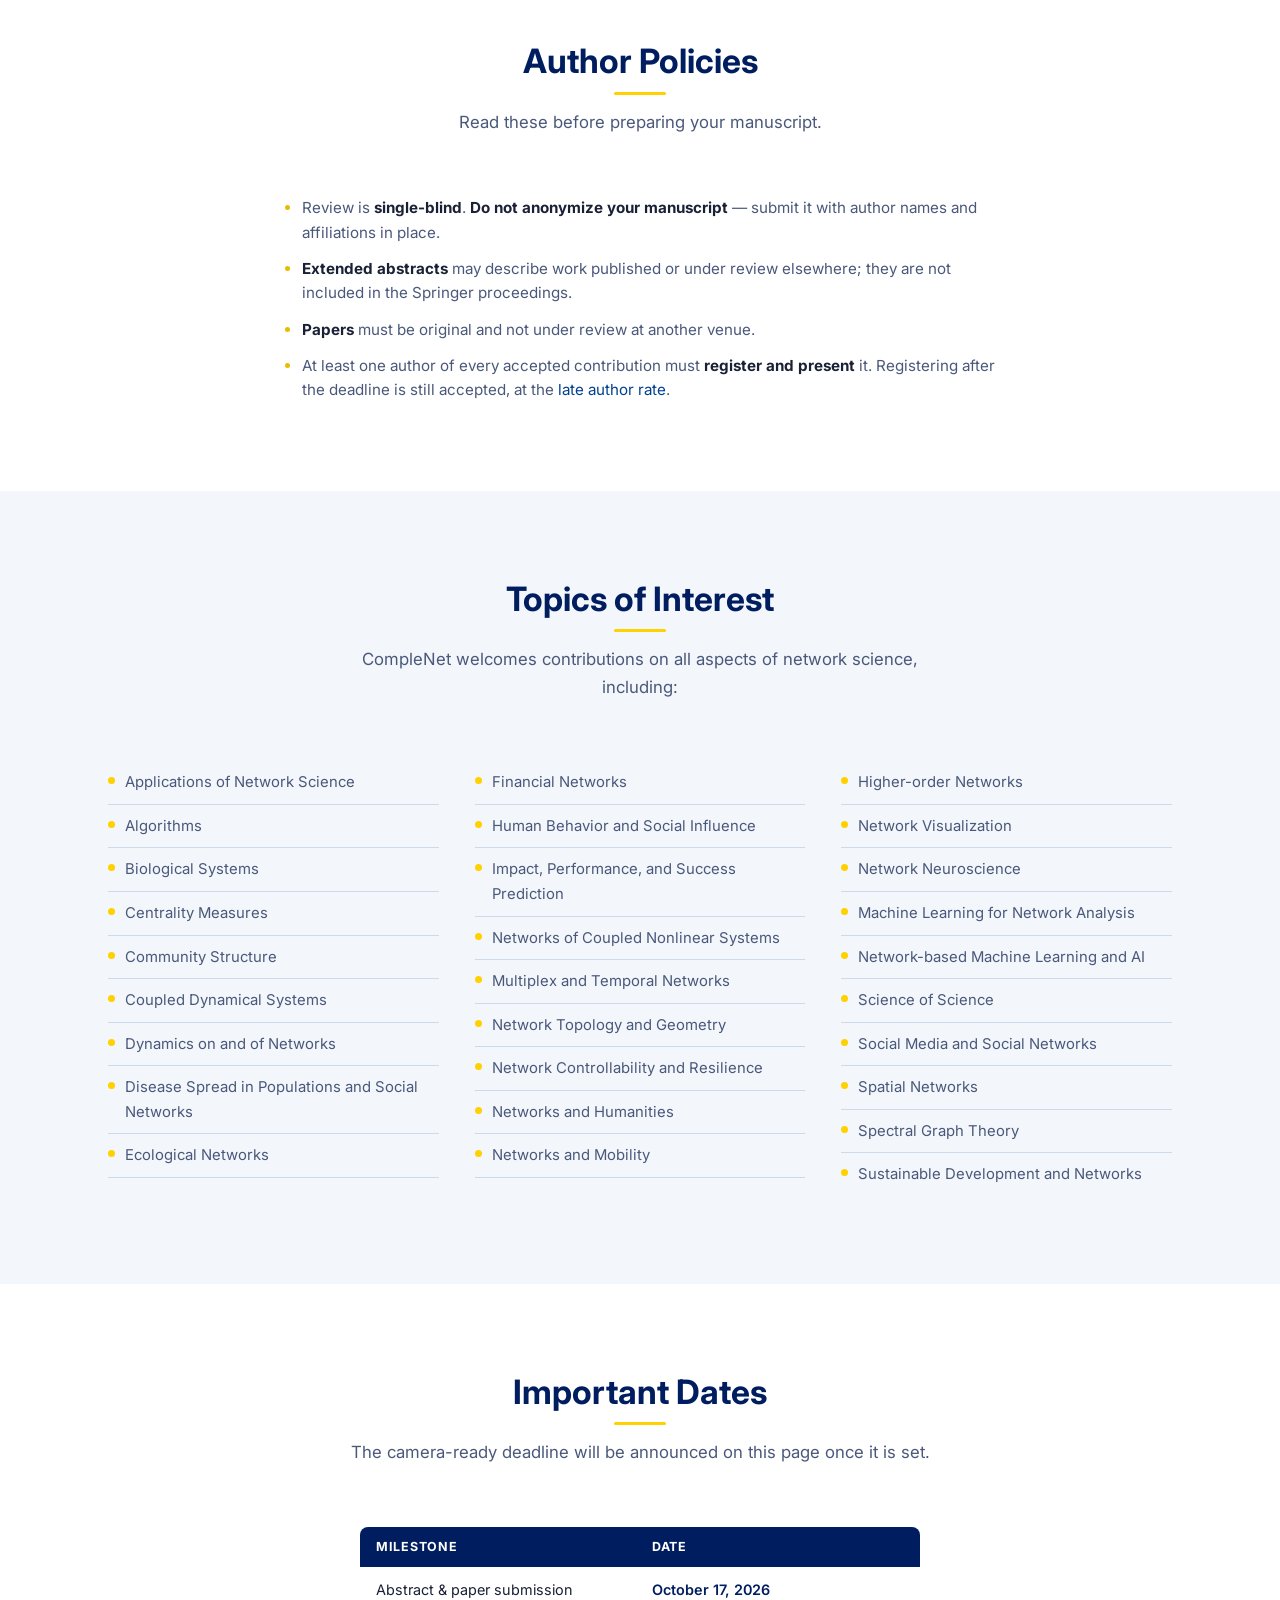
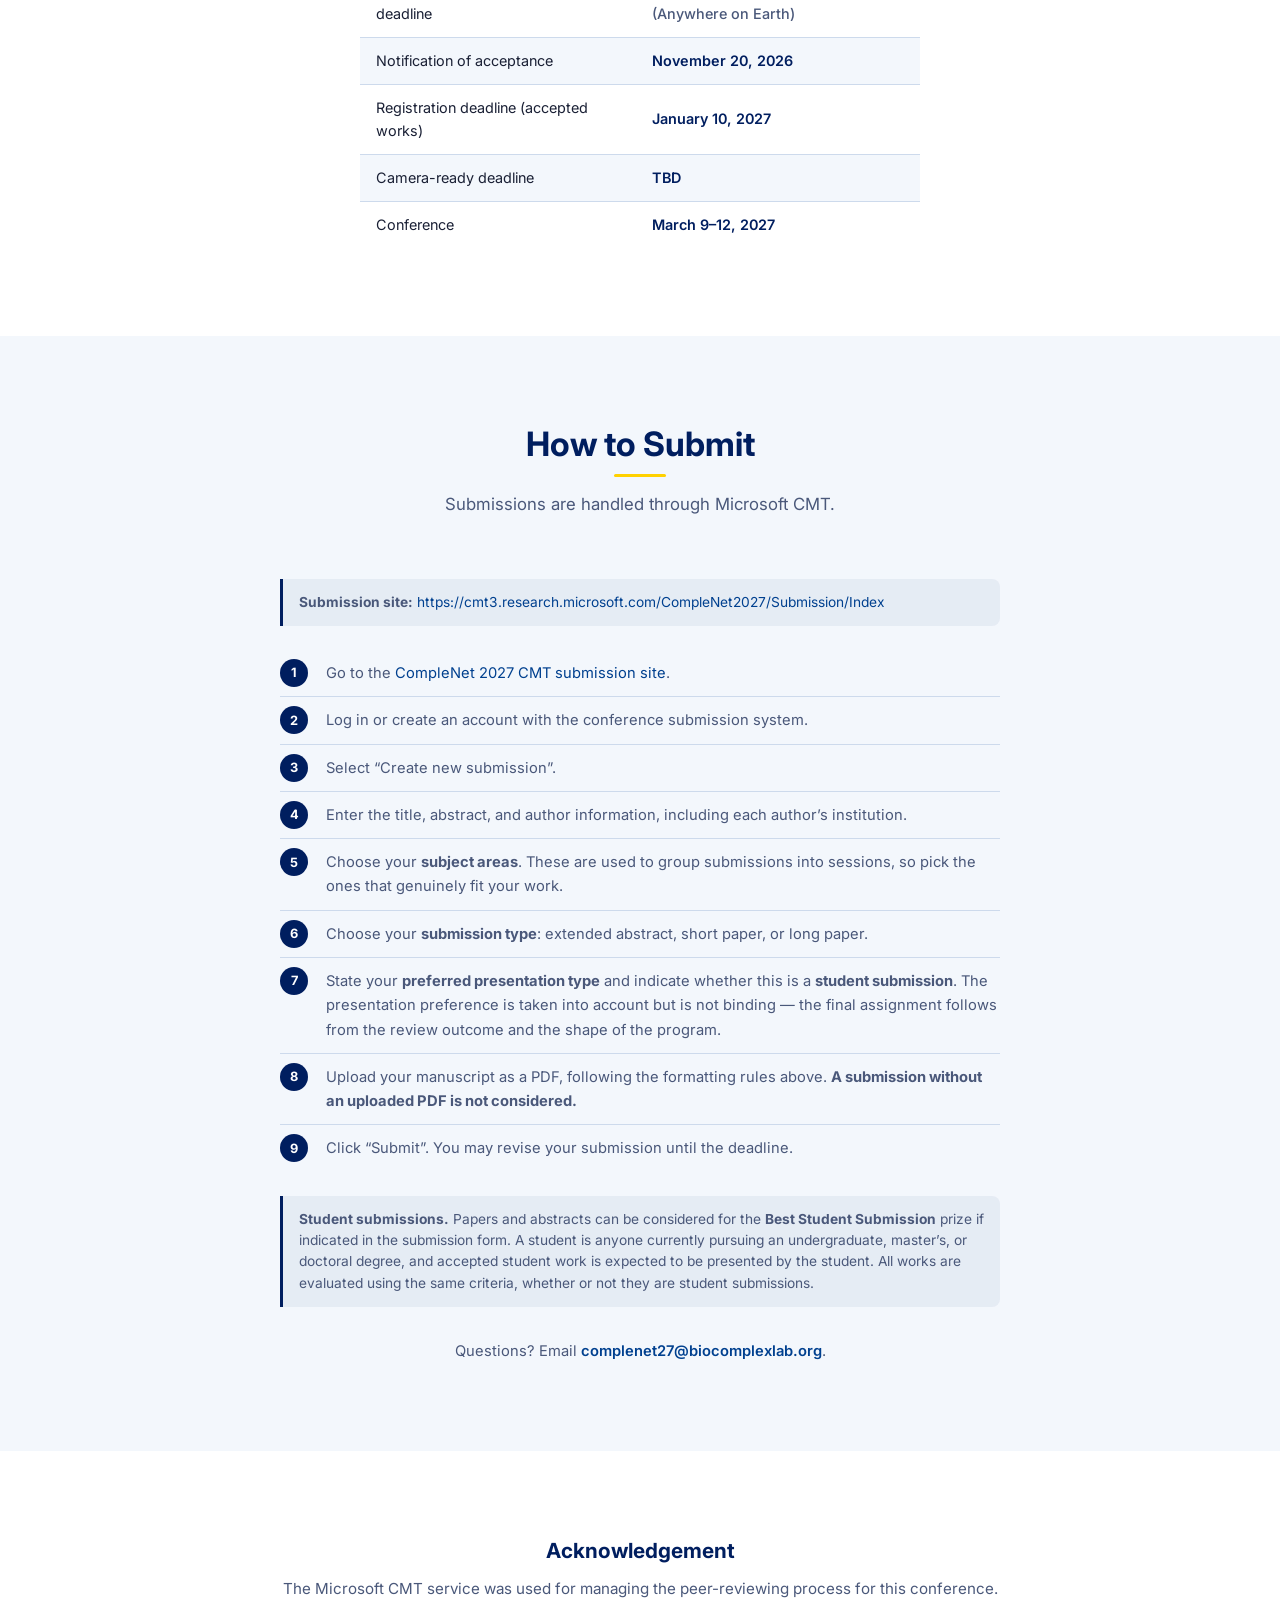
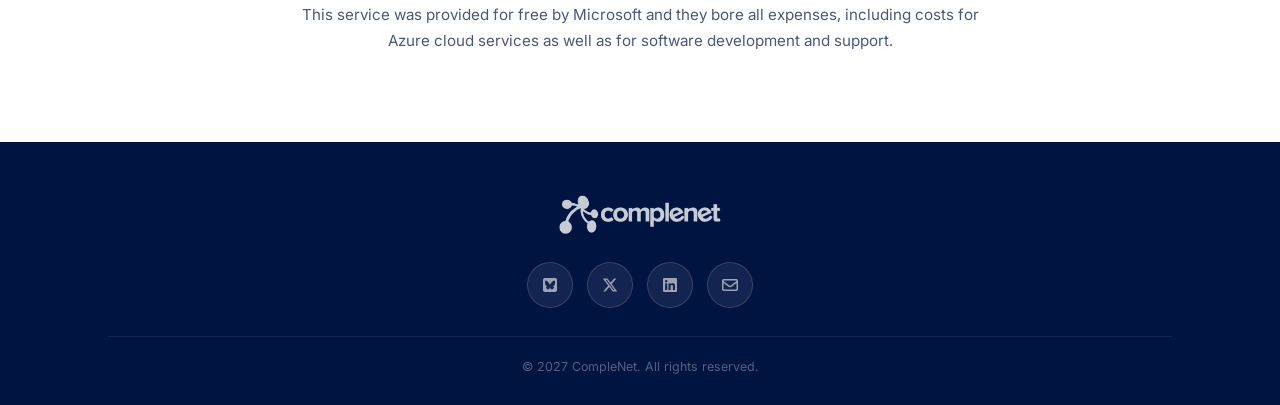
==== commit d978090c: "update submisison" ====
--- a/cfp.html
+++ b/cfp.html
@@ -219,7 +219,7 @@
         <tr><th>Milestone</th><th>Date</th></tr>
       </thead>
       <tbody>
-        <tr><td>Abstract &amp; paper submission deadline</td><td class="date-val">September 20, 2026 <span class="date-aoe">(Anywhere on Earth)</span></td></tr>
+        <tr><td>Abstract &amp; paper submission deadline</td><td class="date-val">October 17, 2026 <span class="date-aoe">(Anywhere on Earth)</span></td></tr>
         <tr><td>Notification of acceptance</td>             <td class="date-val">November 20, 2026</td></tr>
         <tr><td>Registration deadline (accepted works)</td> <td class="date-val">January 10, 2027</td></tr>
         <tr><td>Camera-ready deadline</td>                  <td class="date-val">TBD</td></tr>
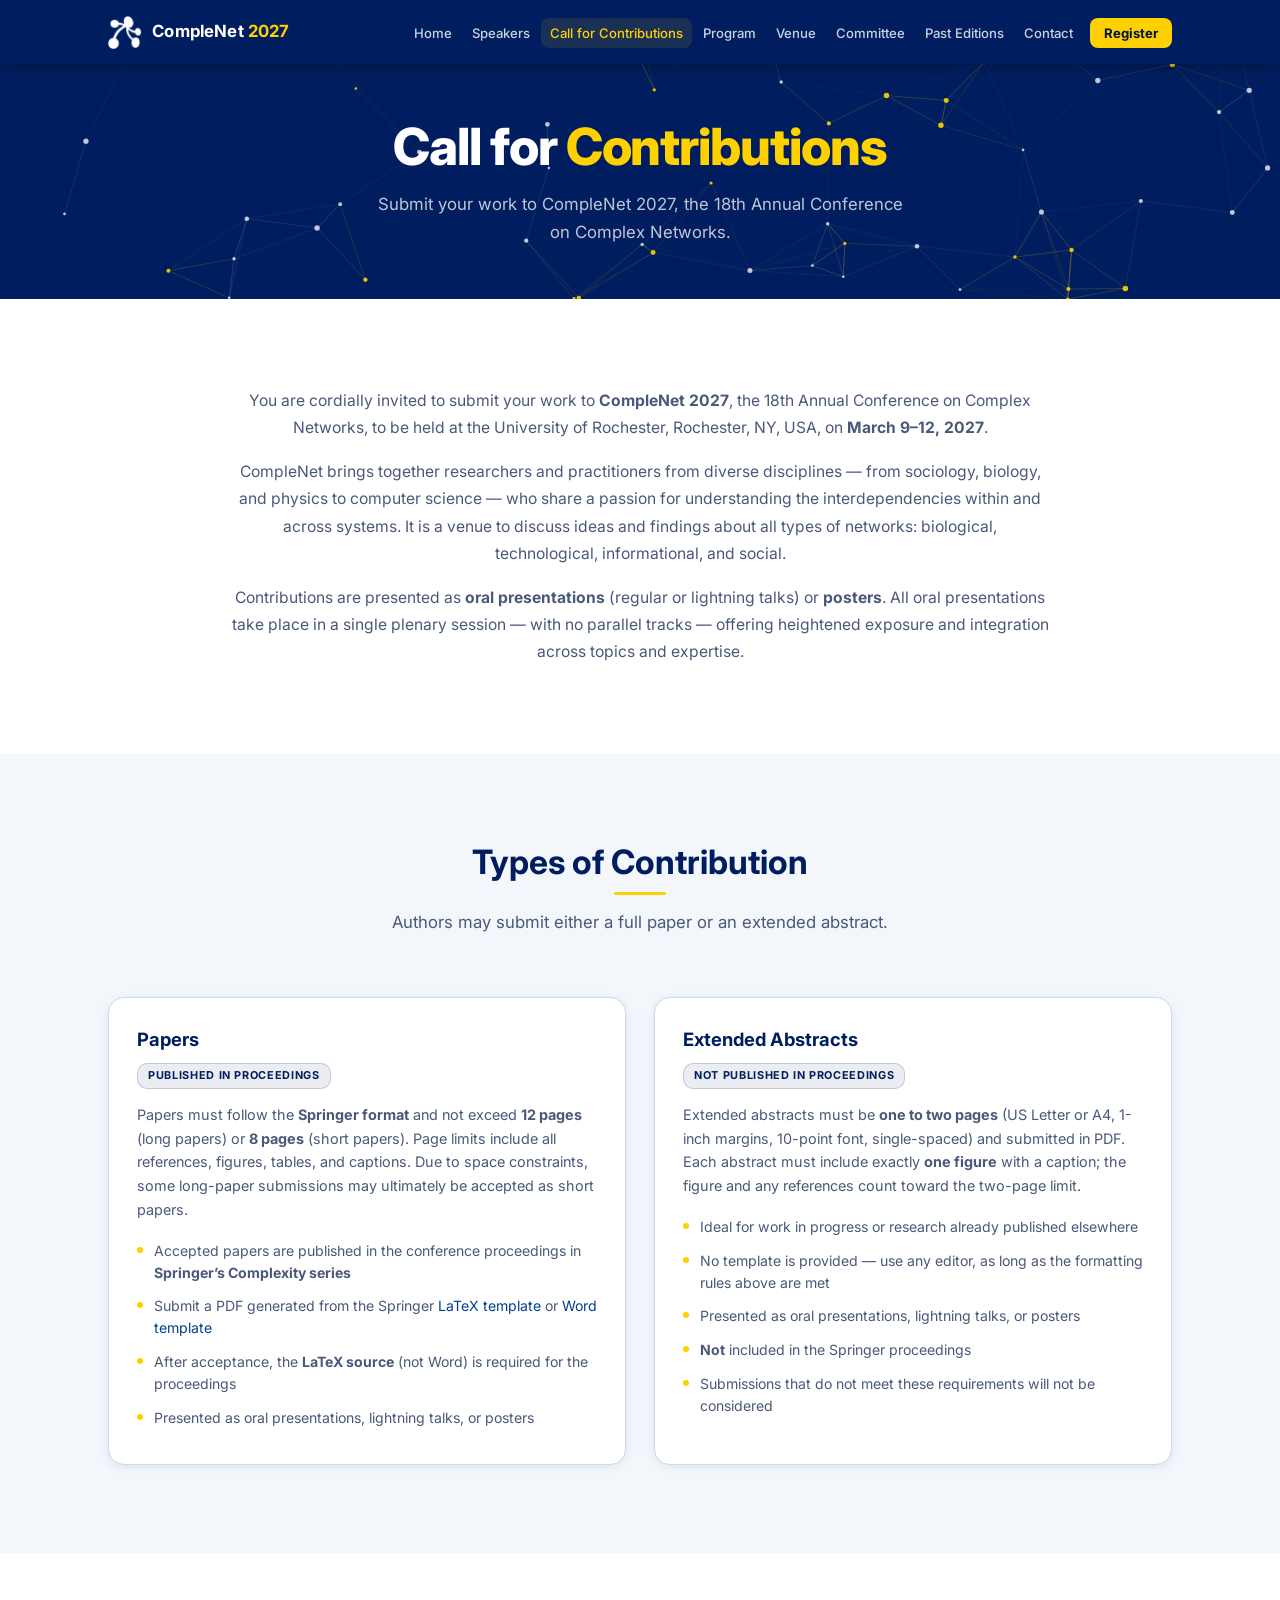
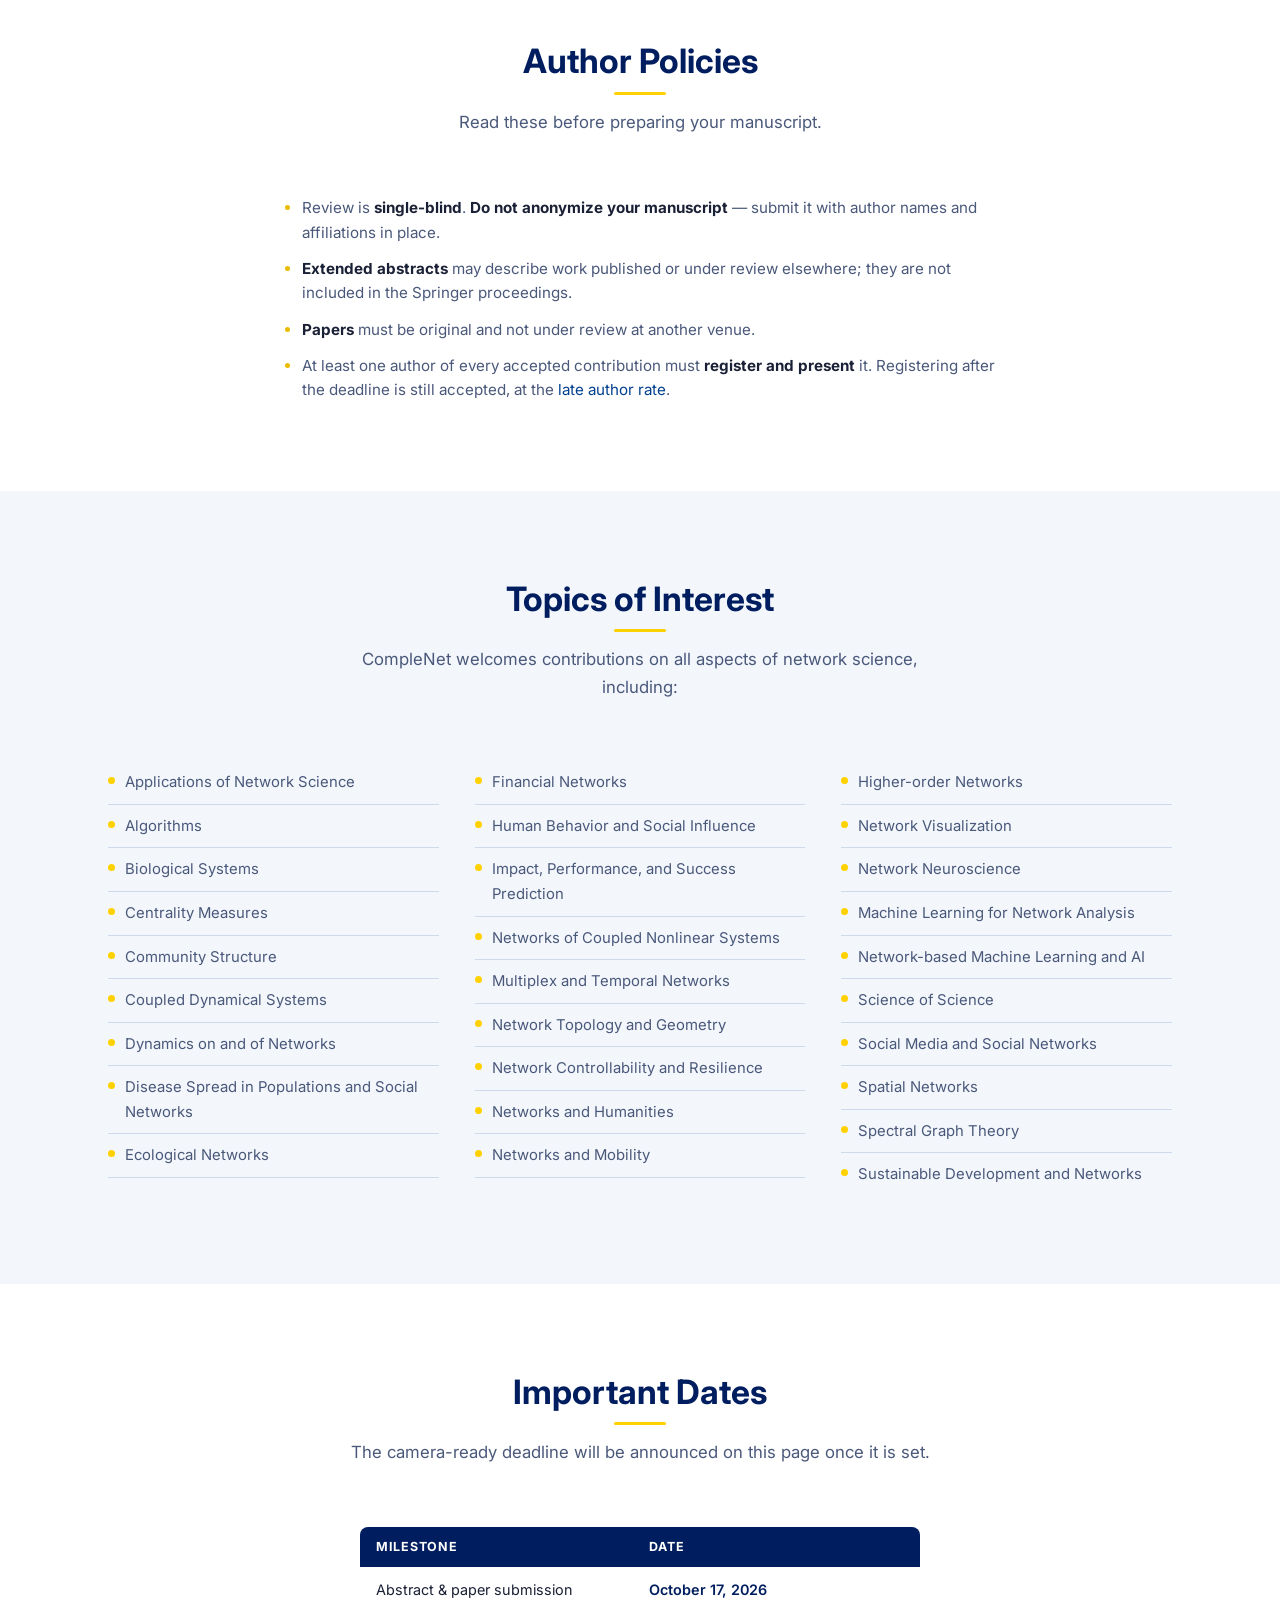
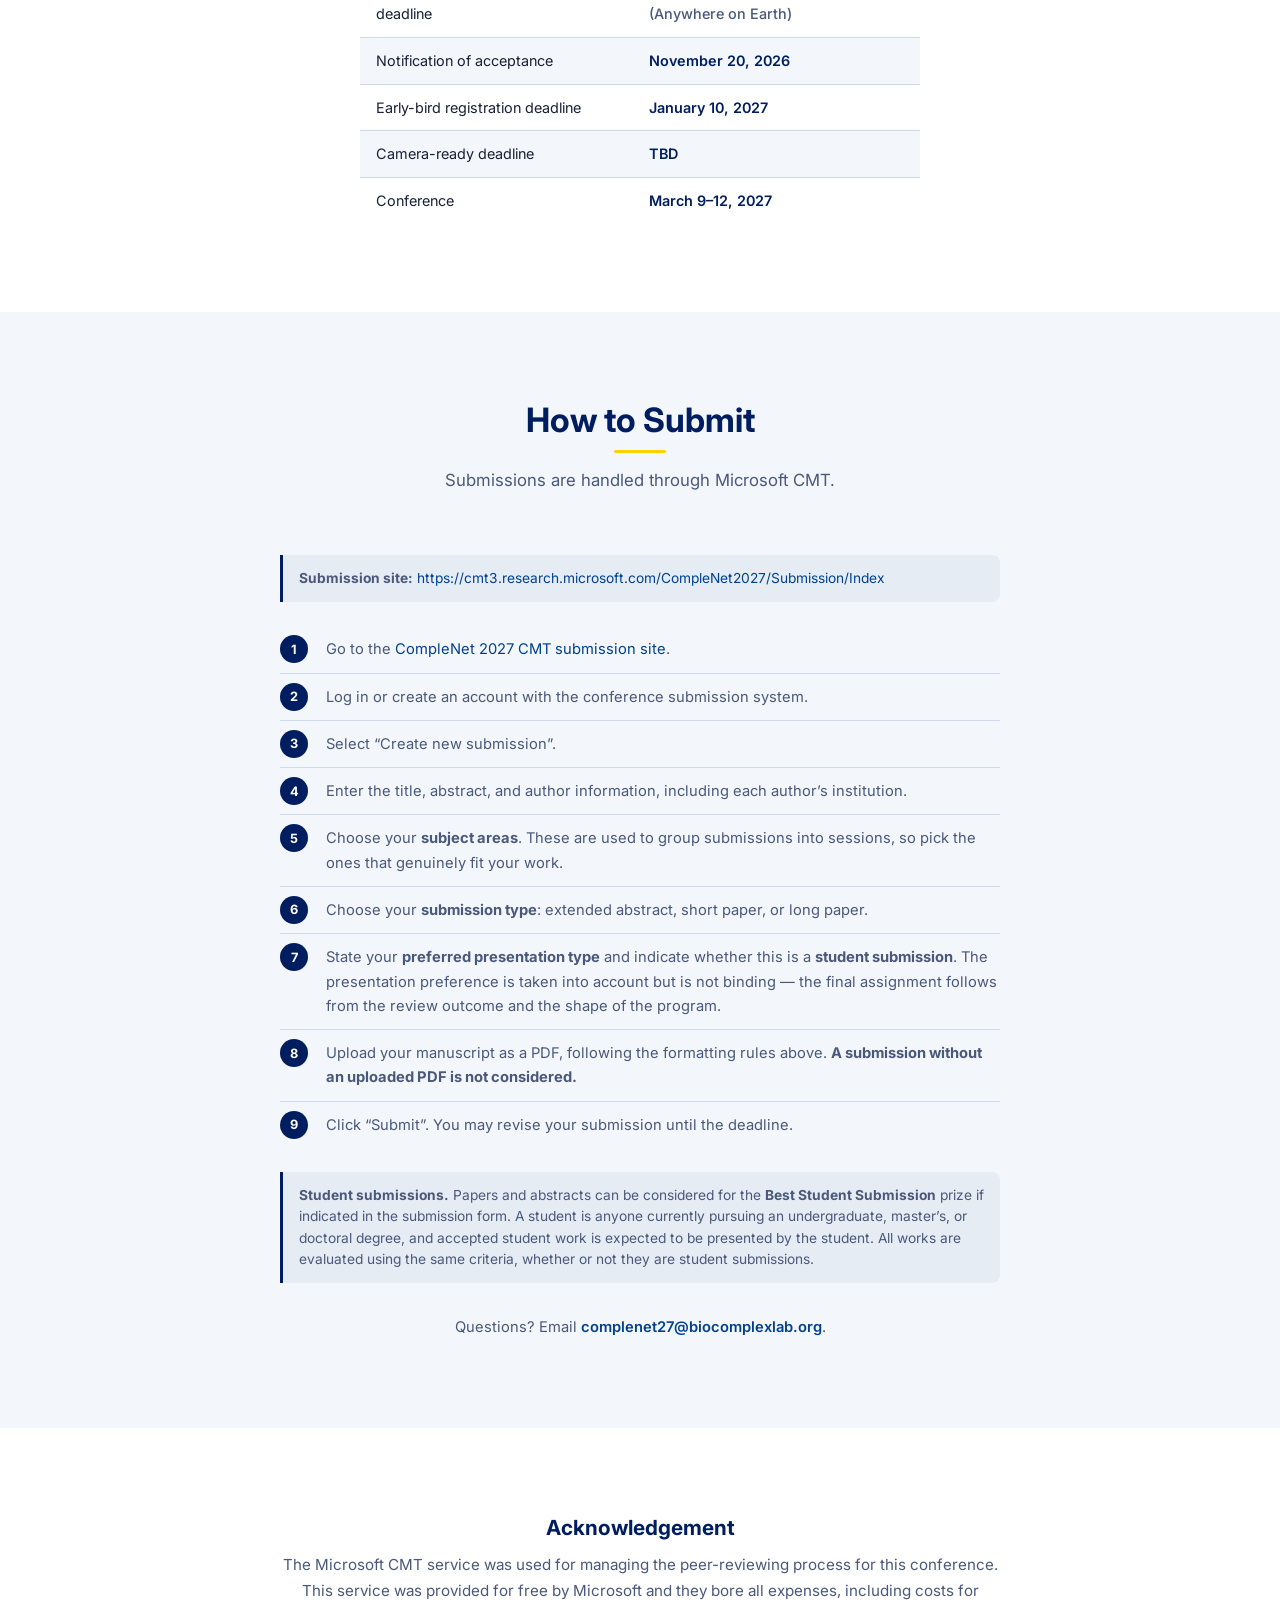
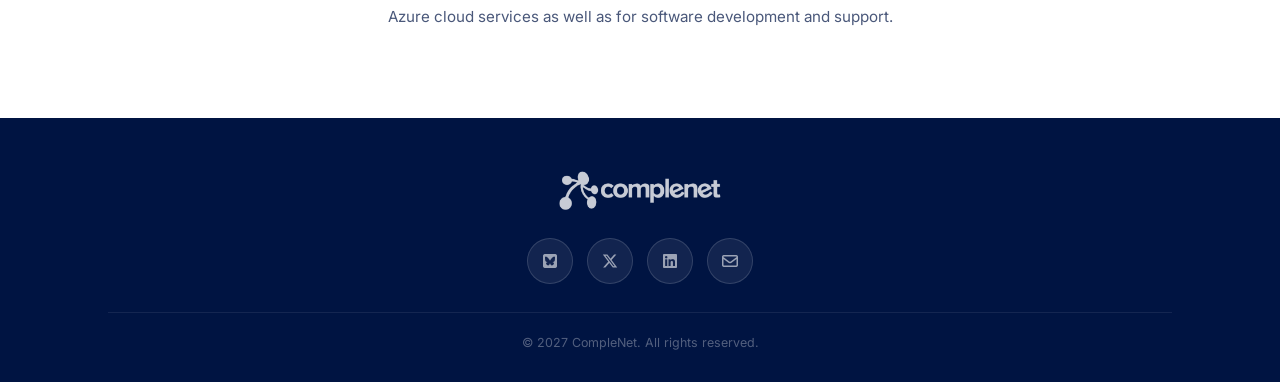
==== commit 5dc3410d: "venue and registration link" ====
--- a/cfp.html
+++ b/cfp.html
@@ -221,7 +221,7 @@
       <tbody>
         <tr><td>Abstract &amp; paper submission deadline</td><td class="date-val">October 17, 2026 <span class="date-aoe">(Anywhere on Earth)</span></td></tr>
         <tr><td>Notification of acceptance</td>             <td class="date-val">November 20, 2026</td></tr>
-        <tr><td>Registration deadline (accepted works)</td> <td class="date-val">January 10, 2027</td></tr>
+        <tr><td>Early-bird registration deadline</td>       <td class="date-val">January 10, 2027</td></tr>
         <tr><td>Camera-ready deadline</td>                  <td class="date-val">TBD</td></tr>
         <tr><td>Conference</td>                             <td class="date-val">March 9&ndash;12, 2027</td></tr>
       </tbody>
--- a/style.css
+++ b/style.css
@@ -414,28 +414,12 @@
   justify-content: center;
   border: 3px solid var(--border);
 }
-.speaker-avatar svg { width: 44px; height: 44px; color: var(--gray); }
 
 /* Keynote speakers page: larger headshots than the compact committee avatars */
 .speakers-grid .speaker-avatar {
   width: 140px;
   height: 140px;
   margin-bottom: 24px;
-}
-.speakers-grid .speaker-avatar svg { width: 64px; height: 64px; }
-
-.tba-badge {
-  display: inline-block;
-  background: var(--gold-pale);
-  border: 1px solid rgba(255, 209, 0, 0.45);
-  color: #7A6500;
-  font-size: 0.68rem;
-  font-weight: 700;
-  letter-spacing: 0.12em;
-  text-transform: uppercase;
-  padding: 3px 10px;
-  border-radius: 10px;
-  margin-bottom: 10px;
 }
 .speaker-name {
   font-size: 1rem;
